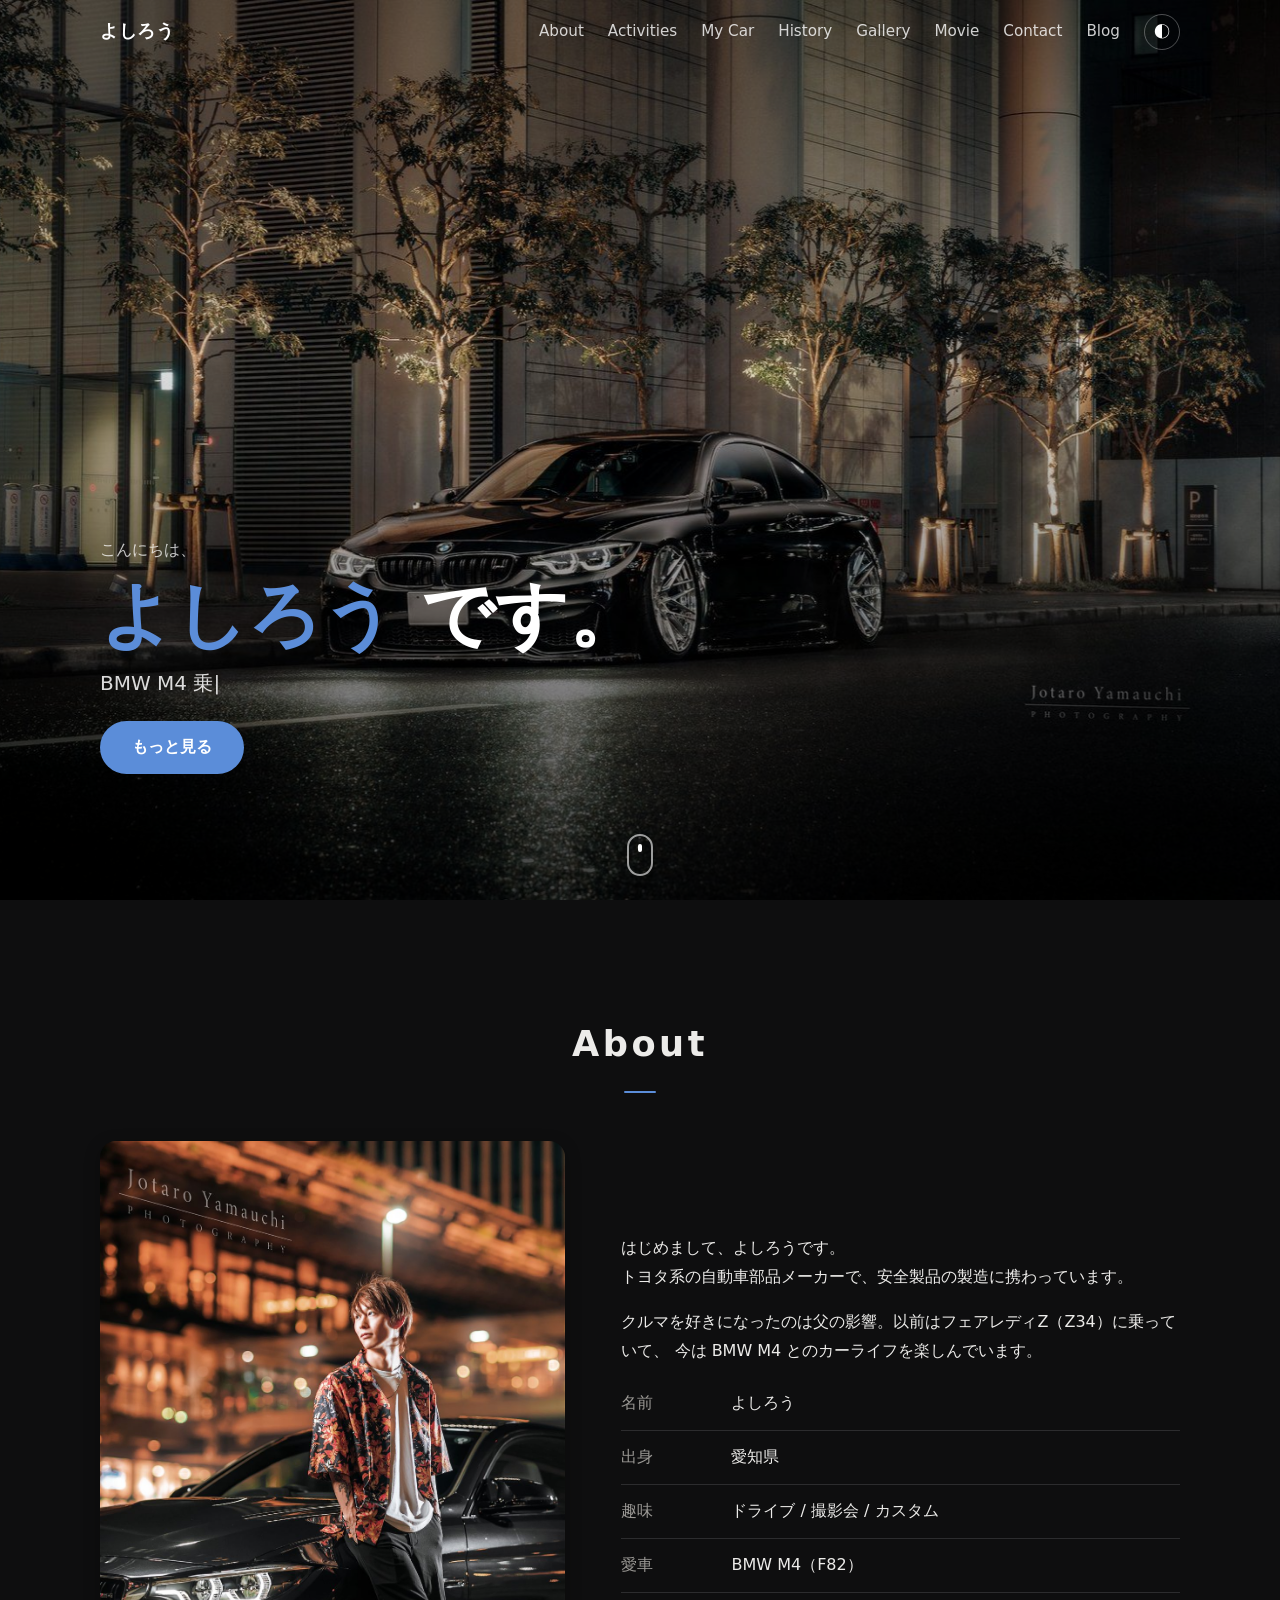
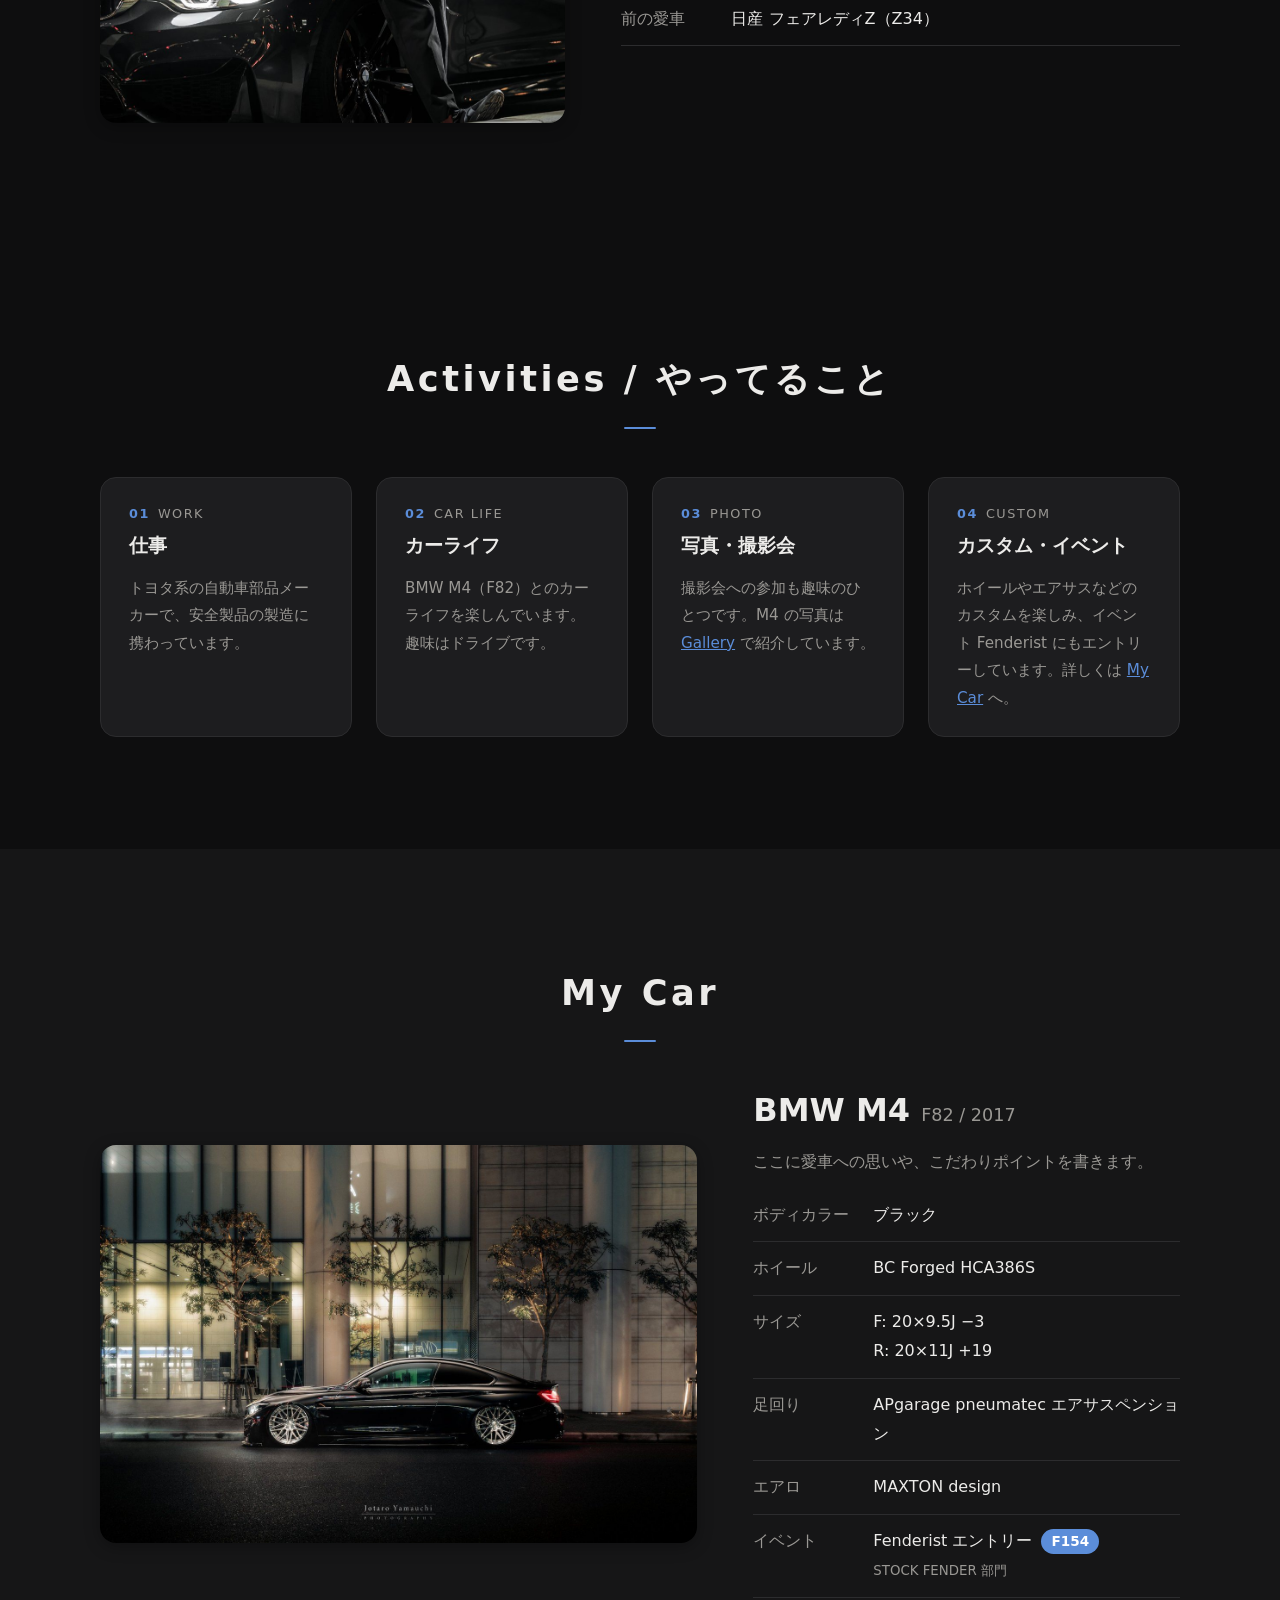
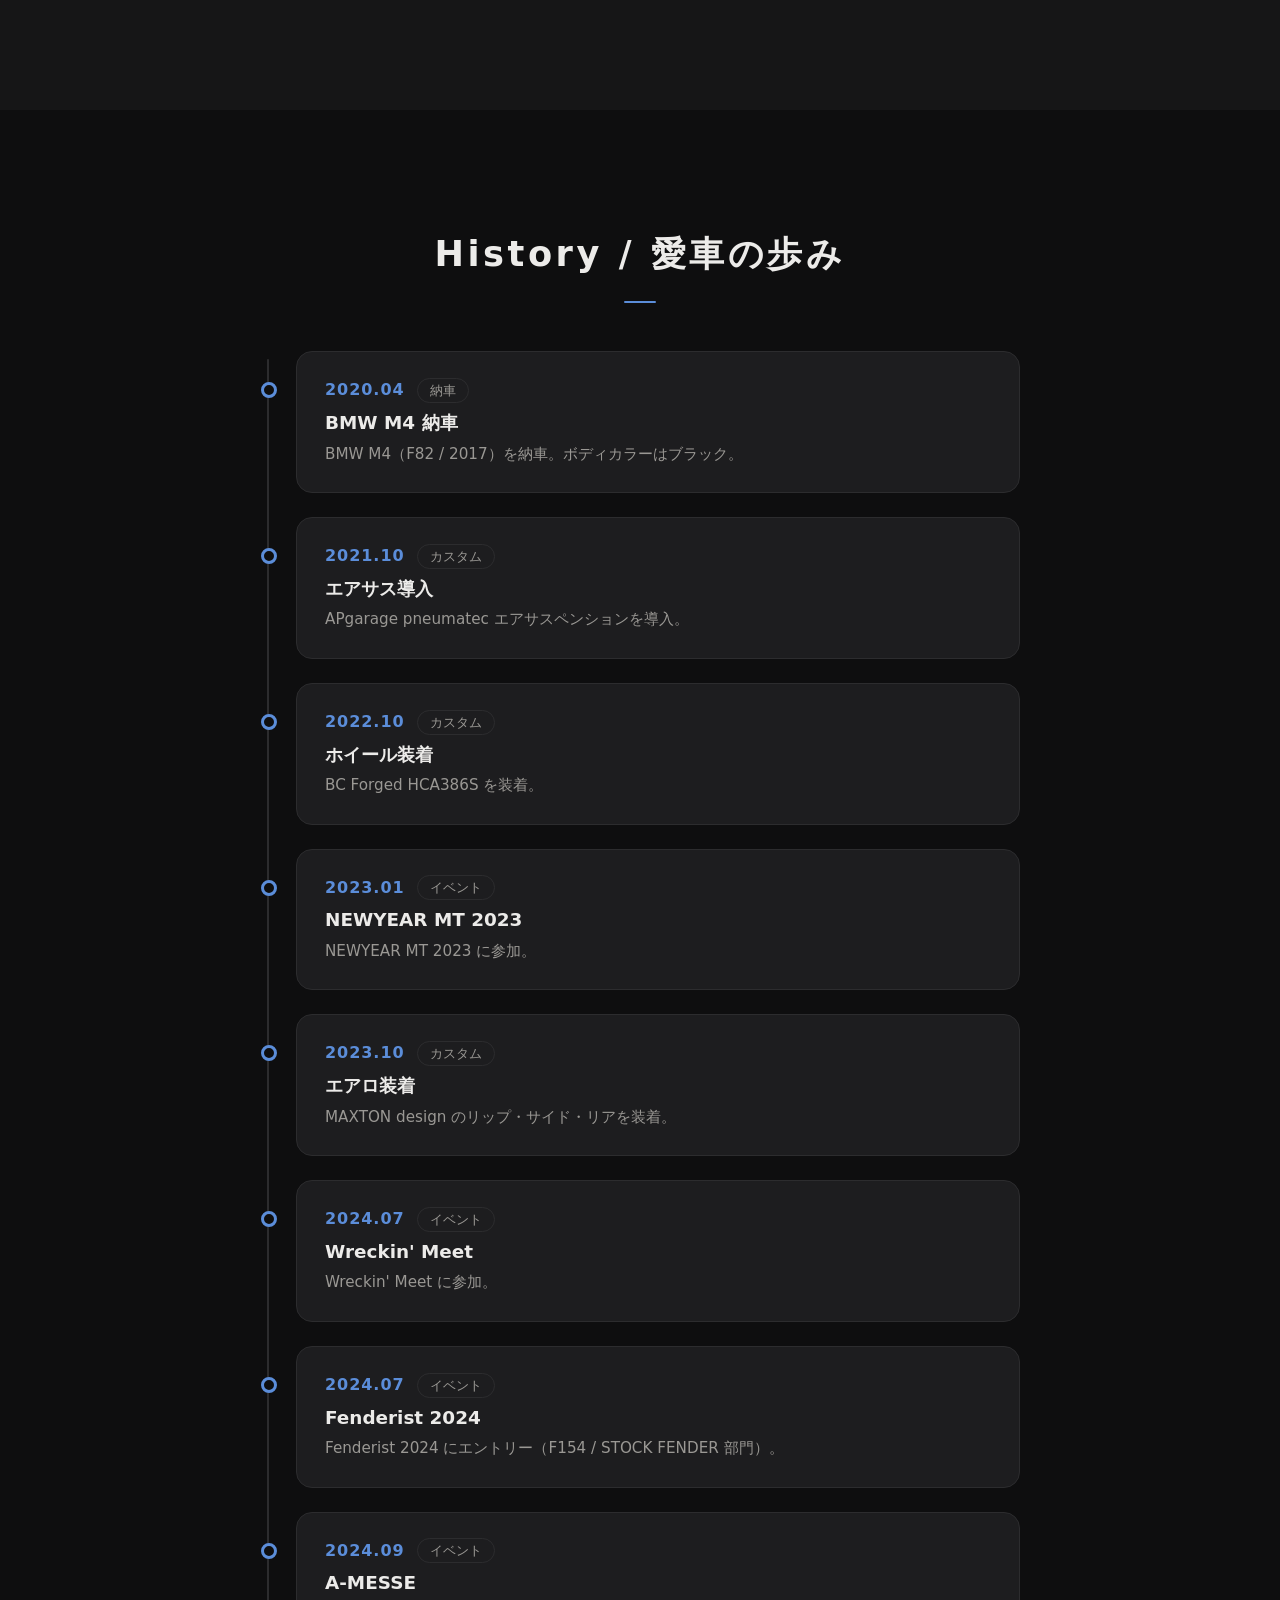
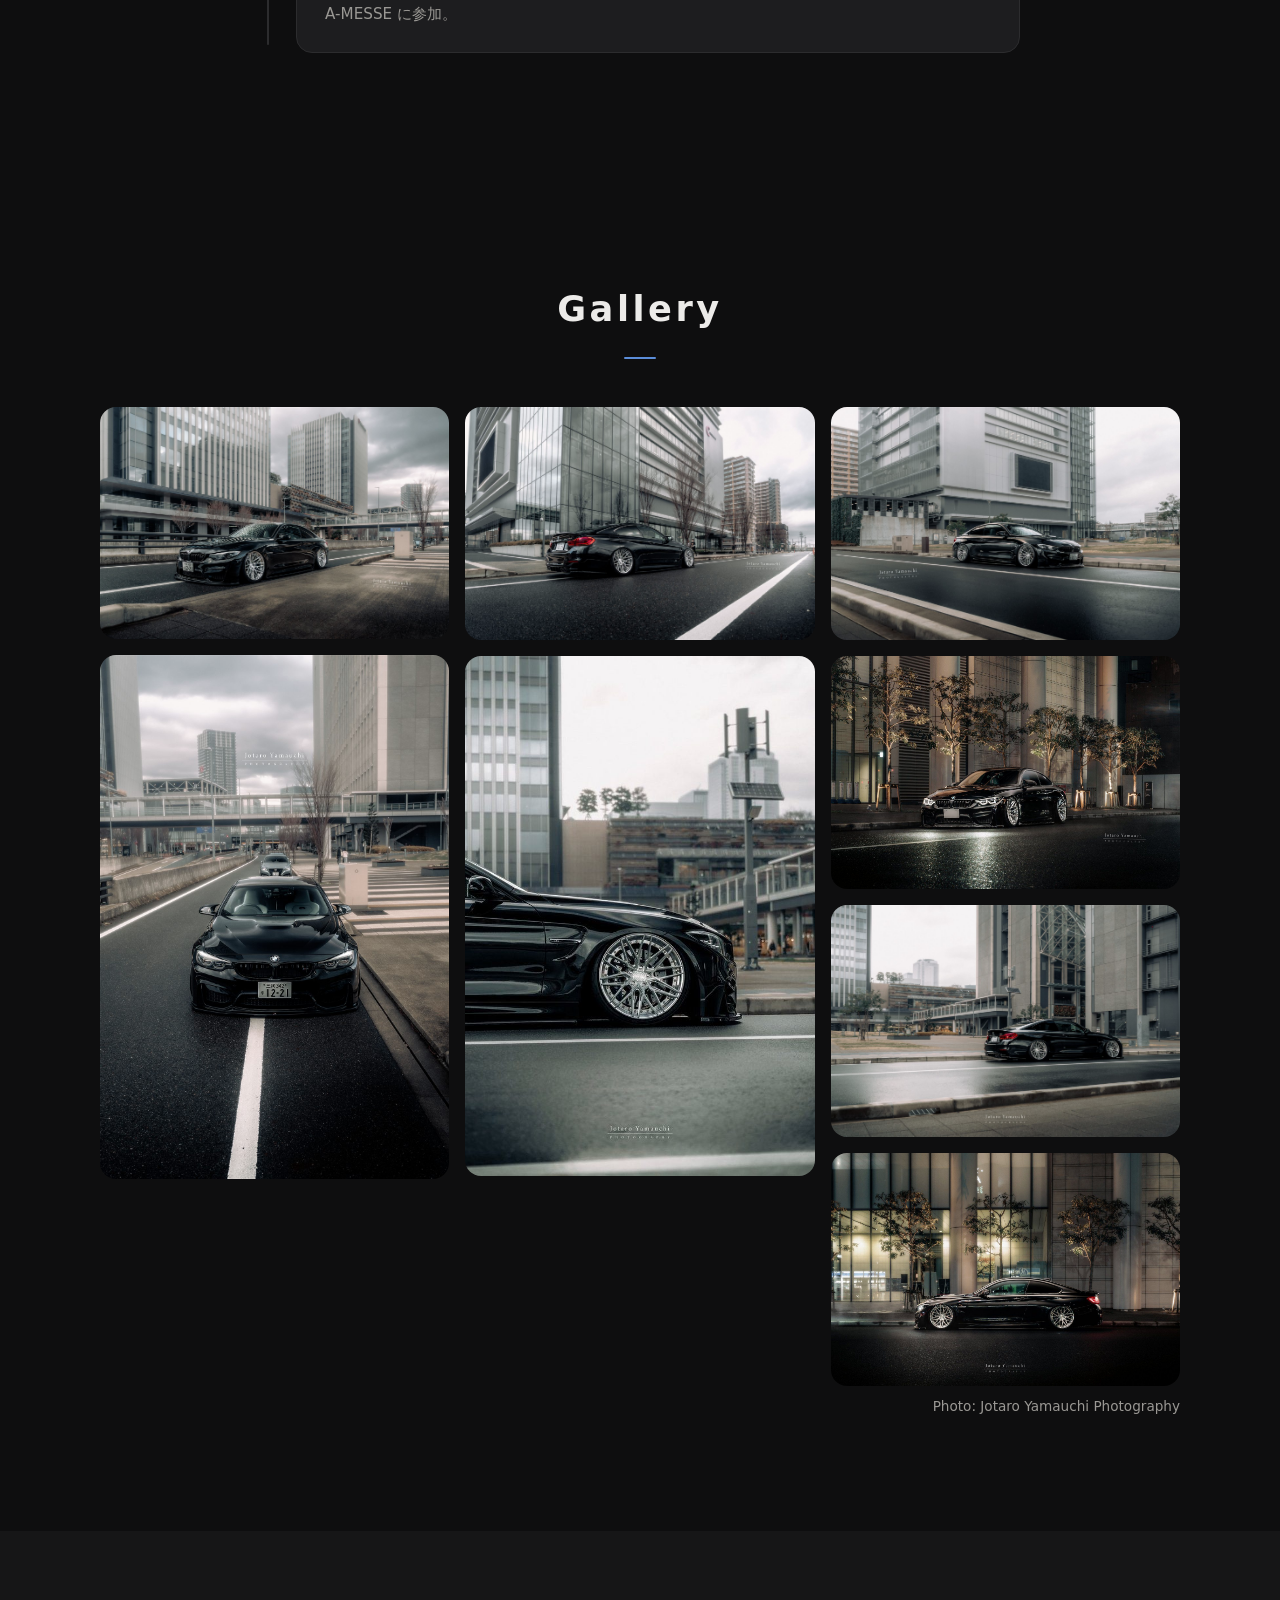
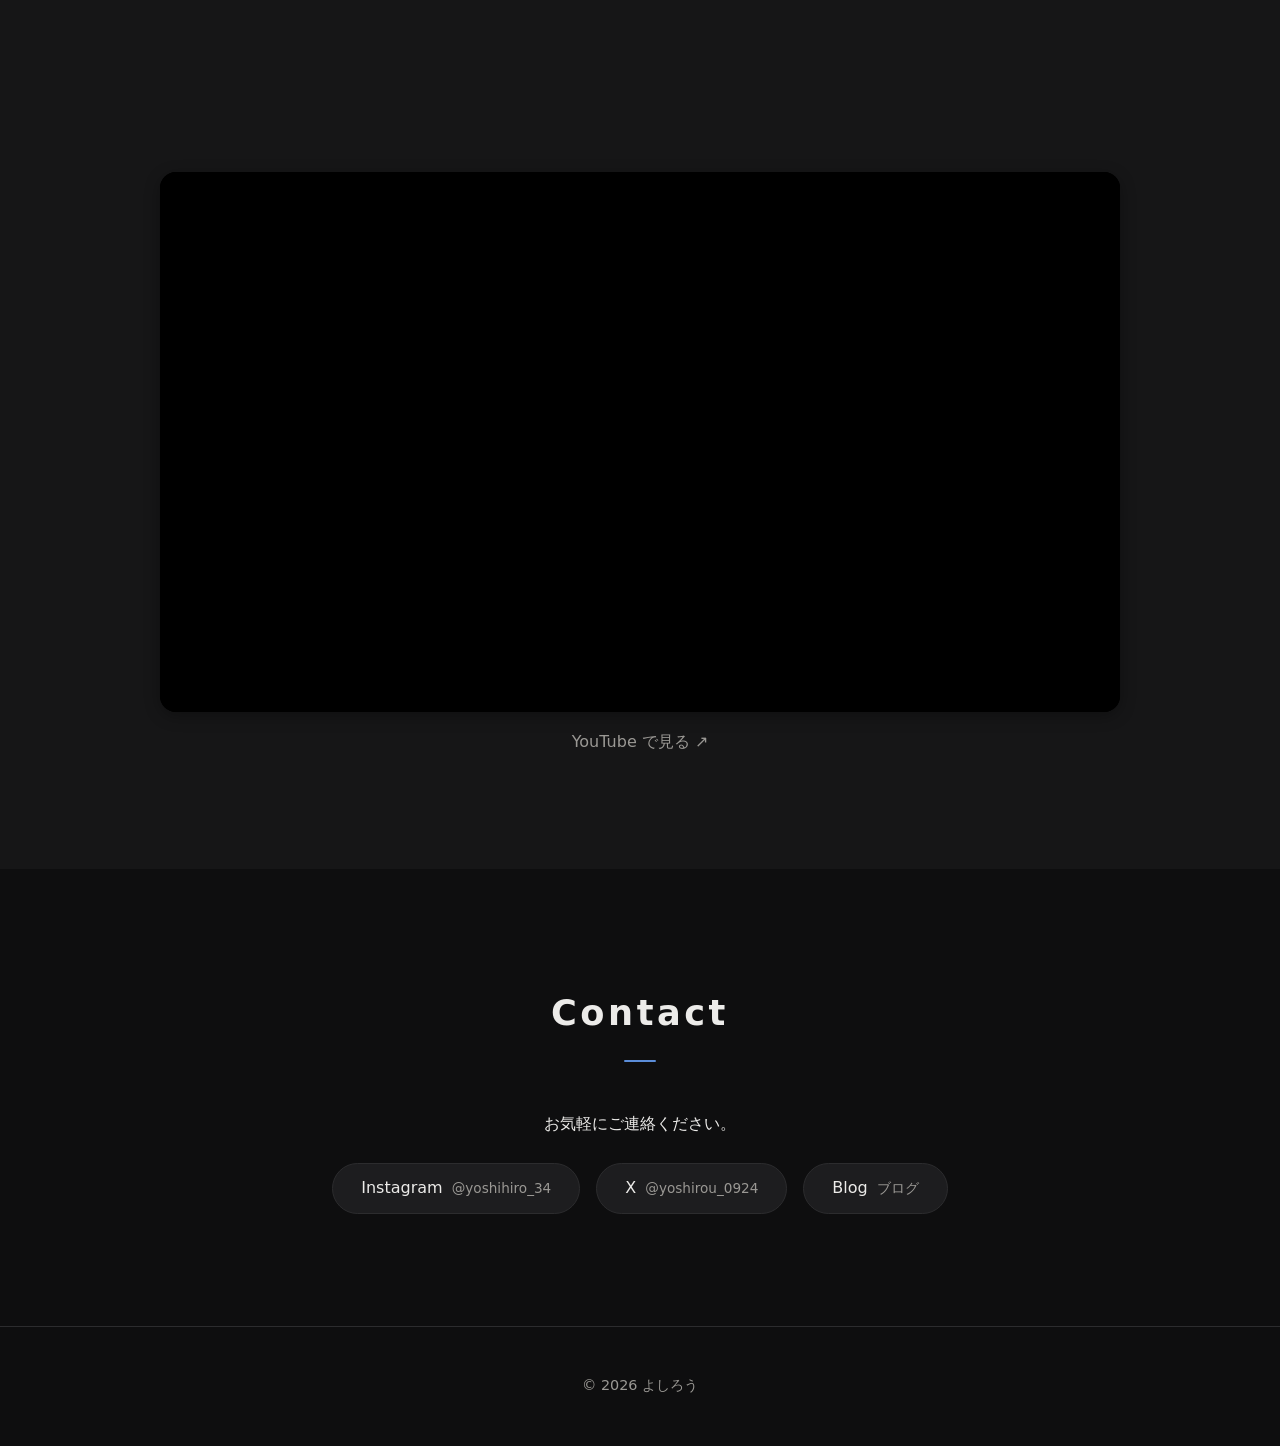
==== index.html @ 1fa54f2e "Add History timeline and polish design (calmer accent, softer shadows, unified spacing)" ====
<!DOCTYPE html>
<html lang="ja" data-theme="dark">
<head>
  <meta charset="UTF-8">
  <meta name="viewport" content="width=device-width, initial-scale=1.0">
  <title>よしろう | BMW M4</title>
  <meta name="description" content="よしろう の自己紹介サイト。愛車 BMW M4 の写真と動画。">
  <link rel="stylesheet" href="style.css">
</head>
<body>
  <header class="header">
    <div class="container header__inner">
      <a href="#top" class="logo">よしろう</a>
      <button class="nav-toggle" aria-label="メニューを開く" aria-expanded="false" aria-controls="nav">
        <span></span><span></span><span></span>
      </button>
      <nav id="nav" class="nav">
        <a href="#about">About</a>
        <a href="#activities">Activities</a>
        <a href="#car">My Car</a>
        <a href="#history">History</a>
        <a href="#gallery">Gallery</a>
        <a href="#movie">Movie</a>
        <a href="#contact">Contact</a>
        <a href="blog.html">Blog</a>
        <button class="theme-toggle" aria-label="テーマを切り替える">◐</button>
      </nav>
    </div>
  </header>

  <main id="top">
    <!-- ヒーロー：夜の M4 を背景に -->
    <section class="hero">
      <img class="hero__bg" src="images/web/night-front.jpg" alt="" fetchpriority="high">
      <div class="hero__shade"></div>
      <div class="container hero__inner">
        <p class="hero__greeting">こんにちは、</p>
        <h1 class="hero__title"><span class="accent">よしろう</span> です。</h1>
        <p class="hero__lead">
          <span class="typing" data-words='["BMW M4 乗り","クルマと写真が好き","よろしくお願いします"]'></span><span class="cursor">|</span>
        </p>
        <a href="#about" class="btn">もっと見る</a>
      </div>
      <a href="#about" class="hero__scroll" aria-label="下へスクロール"><span></span></a>
    </section>

    <!-- About -->
    <section id="about" class="section">
      <div class="container">
        <h2 class="section__title reveal">About</h2>
        <div class="about">
          <figure class="about__photo reveal">
            <img src="images/web/me.jpg" alt="愛車の M4 の前に立つ本人" loading="lazy" width="1067" height="1600">
          </figure>
          <div class="about__text reveal">
            <p>
              はじめまして、よしろうです。<br>
              トヨタ系の自動車部品メーカーで、安全製品の製造に携わっています。
            </p>
            <p>
              クルマを好きになったのは父の影響。以前はフェアレディZ（Z34）に乗っていて、
              今は BMW M4 とのカーライフを楽しんでいます。
            </p>
            <dl class="profile">
              <div><dt>名前</dt><dd>よしろう</dd></div>
              <div><dt>出身</dt><dd>愛知県</dd></div>
              <div><dt>趣味</dt><dd>ドライブ / 撮影会 / カスタム</dd></div>
              <div><dt>愛車</dt><dd>BMW M4（F82）</dd></div>
              <div><dt>前の愛車</dt><dd>日産 フェアレディZ（Z34）</dd></div>
            </dl>
          </div>
        </div>
      </div>
    </section>

    <!-- Activities -->
    <section id="activities" class="section">
      <div class="container">
        <h2 class="section__title reveal">Activities / やってること</h2>
        <div class="activities">
          <article class="activity reveal">
            <p class="activity__label"><span>01</span>Work</p>
            <h3 class="activity__title">仕事</h3>
            <p>トヨタ系の自動車部品メーカーで、安全製品の製造に携わっています。</p>
          </article>
          <article class="activity reveal">
            <p class="activity__label"><span>02</span>Car Life</p>
            <h3 class="activity__title">カーライフ</h3>
            <p>BMW M4（F82）とのカーライフを楽しんでいます。趣味はドライブです。</p>
          </article>
          <article class="activity reveal">
            <p class="activity__label"><span>03</span>Photo</p>
            <h3 class="activity__title">写真・撮影会</h3>
            <p>撮影会への参加も趣味のひとつです。M4 の写真は <a href="#gallery">Gallery</a> で紹介しています。</p>
          </article>
          <article class="activity reveal">
            <p class="activity__label"><span>04</span>Custom</p>
            <h3 class="activity__title">カスタム・イベント</h3>
            <p>ホイールやエアサスなどのカスタムを楽しみ、イベント Fenderist にもエントリーしています。詳しくは <a href="#car">My Car</a> へ。</p>
          </article>
        </div>
      </div>
    </section>

    <!-- My Car -->
    <section id="car" class="section section--alt">
      <div class="container">
        <h2 class="section__title reveal">My Car</h2>
        <div class="car">
          <div class="car__photo reveal">
            <img src="images/web/night-side.jpg" alt="夜のビル前に停めた M4 の真横" loading="lazy" width="1386" height="924">
          </div>
          <div class="car__info reveal">
            <h3 class="car__name">BMW M4 <span>F82 / 2017</span></h3>
            <p class="car__lead">ここに愛車への思いや、こだわりポイントを書きます。</p>
            <dl class="spec">
              <div><dt>ボディカラー</dt><dd>ブラック</dd></div>
              <div><dt>ホイール</dt><dd>BC Forged HCA386S</dd></div>
              <div><dt>サイズ</dt><dd>F: 20×9.5J −3<br>R: 20×11J +19</dd></div>
              <div><dt>足回り</dt><dd>APgarage pneumatec エアサスペンション</dd></div>
              <div><dt>エアロ</dt><dd>MAXTON design</dd></div>
              <div><dt>イベント</dt><dd>Fenderist エントリー <span class="badge">F154</span><br><small>STOCK FENDER 部門</small></dd></div>
            </dl>
          </div>
        </div>
      </div>
    </section>

    <!-- History -->
    <section id="history" class="section">
      <div class="container">
        <h2 class="section__title reveal">History / 愛車の歩み</h2>
        <ol class="timeline">
          <li class="timeline__item reveal">
            <p class="timeline__meta"><time datetime="2020-04">2020.04</time><span class="timeline__tag">納車</span></p>
            <h3 class="timeline__title">BMW M4 納車</h3>
            <p class="timeline__text">BMW M4（F82 / 2017）を納車。ボディカラーはブラック。</p>
          </li>
          <li class="timeline__item reveal">
            <p class="timeline__meta"><time datetime="2021-10">2021.10</time><span class="timeline__tag">カスタム</span></p>
            <h3 class="timeline__title">エアサス導入</h3>
            <p class="timeline__text">APgarage pneumatec エアサスペンションを導入。</p>
          </li>
          <li class="timeline__item reveal">
            <p class="timeline__meta"><time datetime="2022-10">2022.10</time><span class="timeline__tag">カスタム</span></p>
            <h3 class="timeline__title">ホイール装着</h3>
            <p class="timeline__text">BC Forged HCA386S を装着。</p>
          </li>
          <li class="timeline__item reveal">
            <p class="timeline__meta"><time datetime="2023-01">2023.01</time><span class="timeline__tag">イベント</span></p>
            <h3 class="timeline__title">NEWYEAR MT 2023</h3>
            <p class="timeline__text">NEWYEAR MT 2023 に参加。</p>
          </li>
          <li class="timeline__item reveal">
            <p class="timeline__meta"><time datetime="2023-10">2023.10</time><span class="timeline__tag">カスタム</span></p>
            <h3 class="timeline__title">エアロ装着</h3>
            <p class="timeline__text">MAXTON design のリップ・サイド・リアを装着。</p>
          </li>
          <li class="timeline__item reveal">
            <p class="timeline__meta"><time datetime="2024-07">2024.07</time><span class="timeline__tag">イベント</span></p>
            <h3 class="timeline__title">Wreckin' Meet</h3>
            <p class="timeline__text">Wreckin' Meet に参加。</p>
          </li>
          <li class="timeline__item reveal">
            <p class="timeline__meta"><time datetime="2024-07">2024.07</time><span class="timeline__tag">イベント</span></p>
            <h3 class="timeline__title">Fenderist 2024</h3>
            <p class="timeline__text">Fenderist 2024 にエントリー（F154 / STOCK FENDER 部門）。</p>
          </li>
          <li class="timeline__item reveal">
            <p class="timeline__meta"><time datetime="2024-09">2024.09</time><span class="timeline__tag">イベント</span></p>
            <h3 class="timeline__title">A-MESSE</h3>
            <p class="timeline__text">A-MESSE に参加。</p>
          </li>
        </ol>
      </div>
    </section>

    <!-- Gallery -->
    <section id="gallery" class="section">
      <div class="container">
        <h2 class="section__title reveal">Gallery</h2>
        <div class="gallery">
          <button class="gallery__item reveal"><img src="images/web/front-city.jpg" alt="ビル街に停めた M4 を斜め前から" loading="lazy" width="1600" height="1066"></button>
          <button class="gallery__item reveal"><img src="images/web/front-street.jpg" alt="道路の中央に停めた M4 を正面から" loading="lazy" width="1067" height="1600"></button>
          <button class="gallery__item reveal"><img src="images/web/rear-building.jpg" alt="ガラス張りのビル前の M4 を斜め後ろから" loading="lazy" width="1600" height="1067"></button>
          <button class="gallery__item reveal"><img src="images/web/wheel.jpg" alt="フロントホイールのアップ" loading="lazy" width="620" height="924"></button>
          <button class="gallery__item reveal"><img src="images/web/front-side.jpg" alt="ビル前の道路を走る M4" loading="lazy" width="1600" height="1067"></button>
          <button class="gallery__item reveal"><img src="images/web/night-front.jpg" alt="夜の並木道に停めた M4" loading="lazy" width="1386" height="924"></button>
          <button class="gallery__item reveal"><img src="images/web/rear-side.jpg" alt="広場の前の M4 を後ろから" loading="lazy" width="1600" height="1067"></button>
          <button class="gallery__item reveal"><img src="images/web/night-side.jpg" alt="夜の M4 の真横" loading="lazy" width="1386" height="924"></button>
        </div>
        <p class="credit reveal">Photo: Jotaro Yamauchi Photography</p>
      </div>
    </section>

    <!-- Movie -->
    <section id="movie" class="section section--alt">
      <div class="container">
        <h2 class="section__title reveal">Movie</h2>
        <div class="movie reveal">
          <iframe
            src="https://www.youtube-nocookie.com/embed/ufaxEfgtLSU?rel=0"
            title="M4 Kirari"
            loading="lazy"
            referrerpolicy="strict-origin-when-cross-origin"
            allow="accelerometer; autoplay; clipboard-write; encrypted-media; gyroscope; picture-in-picture; web-share"
            allowfullscreen></iframe>
        </div>
        <p class="movie__link reveal"><a href="https://youtu.be/ufaxEfgtLSU" target="_blank" rel="noopener">YouTube で見る ↗</a></p>
      </div>
    </section>

    <!-- Contact -->
    <section id="contact" class="section">
      <div class="container contact reveal">
        <h2 class="section__title">Contact</h2>
        <p>お気軽にご連絡ください。</p>
        <div class="links">
          <a href="https://www.instagram.com/yoshihiro_34/" target="_blank" rel="noopener">Instagram <span>@yoshihiro_34</span></a>
          <a href="https://x.com/yoshirou_0924" target="_blank" rel="noopener">X <span>@yoshirou_0924</span></a>
          <a href="blog.html">Blog <span>ブログ</span></a>
        </div>
      </div>
    </section>
  </main>

  <footer class="footer">
    <p>&copy; <span id="year"></span> よしろう</p>
  </footer>

  <!-- 写真の拡大表示 -->
  <div class="lightbox" hidden role="dialog" aria-modal="true" aria-label="写真の拡大表示">
    <button class="lightbox__close" aria-label="閉じる">×</button>
    <button class="lightbox__nav lightbox__nav--prev" aria-label="前の写真">‹</button>
    <img class="lightbox__img" src="" alt="">
    <button class="lightbox__nav lightbox__nav--next" aria-label="次の写真">›</button>
    <p class="lightbox__count"></p>
  </div>

  <button class="to-top" aria-label="ページの先頭へ">↑</button>

  <script src="script.js"></script>
</body>
</html>
---- style.css ----
/* ===== カラー（ダーク基本 / ライト） ===== */
:root {
  --bg: #0e0e0f;
  --bg-alt: #161617;
  --text: #ecebe9;
  --muted: #9a9894;
  --accent: #5b8dd9;
  --card: #1d1d1f;
  --border: #2c2c2e;
  --shadow: 0 4px 16px rgba(0, 0, 0, 0.3);
  /* 共通の寸法 */
  --radius: 16px;
  --card-pad: 24px 28px;
  --grid-gap: 24px;
}
[data-theme="light"] {
  --bg: #f7f6f4;
  --bg-alt: #edece9;
  --text: #1a1a1a;
  --muted: #66635e;
  --accent: #2659c4;
  --card: #ffffff;
  --border: #dddad5;
  --shadow: 0 2px 12px rgba(0, 0, 0, 0.06);
}

/* ===== ベース ===== */
*, *::before, *::after { box-sizing: border-box; }
html { scroll-behavior: smooth; scroll-padding-top: 64px; }
body {
  margin: 0;
  font-family: "Hiragino Sans", "Noto Sans JP", "Yu Gothic UI", "Meiryo", system-ui, sans-serif;
  background: var(--bg);
  color: var(--text);
  line-height: 1.8;
  transition: background 0.3s, color 0.3s;
}
img { max-width: 100%; display: block; }
a { color: inherit; }
.container { width: min(1080px, 100% - 32px); margin-inline: auto; }
.accent { color: var(--accent); }

/* ===== ヘッダー ===== */
.header {
  position: fixed; top: 0; left: 0; right: 0; z-index: 20;
  transition: background 0.3s, border-color 0.3s;
  border-bottom: 1px solid transparent;
}
.header.is-scrolled {
  background: color-mix(in srgb, var(--bg) 85%, transparent);
  backdrop-filter: blur(10px);
  border-color: var(--border);
}
.header__inner { display: flex; align-items: center; justify-content: space-between; height: 64px; }
.logo { font-weight: 700; text-decoration: none; font-size: 1.1rem; letter-spacing: 0.04em; color: #fff; }
.header.is-scrolled .logo { color: var(--text); }
.nav { display: flex; align-items: center; gap: 24px; }
.nav a { text-decoration: none; color: rgba(255, 255, 255, 0.8); font-size: 0.95rem; transition: color 0.2s; }
.header.is-scrolled .nav a { color: var(--muted); }
.nav a:hover, .header.is-scrolled .nav a:hover { color: var(--accent); }
.theme-toggle {
  background: none; border: 1px solid rgba(255, 255, 255, 0.3); color: #fff;
  width: 36px; height: 36px; border-radius: 50%; cursor: pointer; font-size: 1rem;
}
.header.is-scrolled .theme-toggle { border-color: var(--border); color: var(--text); }
.nav-toggle { display: none; background: none; border: 0; cursor: pointer; padding: 8px; }
.nav-toggle span { display: block; width: 22px; height: 2px; margin: 5px 0; background: #fff; transition: 0.3s; }
.header.is-scrolled .nav-toggle span { background: var(--text); }

/* ===== ヒーロー ===== */
.hero {
  position: relative; min-height: 100vh; min-height: 100svh;
  display: flex; align-items: flex-end; overflow: hidden; color: #fff;
}
.hero__bg {
  position: absolute; inset: 0; width: 100%; height: 100%;
  object-fit: cover; object-position: 40% 60%;
  animation: zoom 18s ease-out forwards;
}
@keyframes zoom { from { transform: scale(1.12); } to { transform: scale(1); } }
.hero__shade {
  position: absolute; inset: 0;
  background: linear-gradient(180deg, rgba(0,0,0,0.45) 0%, rgba(0,0,0,0.1) 40%, rgba(0,0,0,0.75) 100%);
}
.hero__inner { position: relative; padding-bottom: 14vh; }
.hero__greeting { margin: 0; color: rgba(255, 255, 255, 0.75); }
.hero__title { margin: 0.1em 0; font-size: clamp(2.2rem, 7vw, 4.5rem); line-height: 1.2; }
.hero__lead { font-size: 1.25rem; color: rgba(255, 255, 255, 0.85); min-height: 1.8em; margin: 0 0 8px; }
.cursor { animation: blink 1s step-end infinite; }
@keyframes blink { 50% { opacity: 0; } }
.btn {
  display: inline-block; margin-top: 12px; padding: 12px 32px; border-radius: 999px;
  background: var(--accent); color: #fff; text-decoration: none; font-weight: 600;
  transition: background 0.2s;
}
.btn:hover { background: color-mix(in srgb, var(--accent) 85%, #fff); }
.hero__scroll {
  position: absolute; left: 50%; bottom: 24px; translate: -50% 0;
  width: 26px; height: 42px; border: 2px solid rgba(255,255,255,0.6); border-radius: 14px;
}
.hero__scroll span {
  position: absolute; left: 50%; top: 8px; width: 4px; height: 8px; margin-left: -2px;
  background: #fff; border-radius: 2px; animation: wheel 1.6s ease-in-out infinite;
}
@keyframes wheel { 0% { opacity: 1; transform: none; } 100% { opacity: 0; transform: translateY(14px); } }

/* ===== セクション共通 ===== */
.section { padding: 112px 0; }
.section--alt { background: var(--bg-alt); }
.section__title { font-size: 2.2rem; margin: 0 0 48px; text-align: center; letter-spacing: 0.1em; }
.section__title::after {
  content: ""; display: block; width: 32px; height: 2px; margin: 16px auto 0;
  background: var(--accent); border-radius: 1px;
}

/* ===== About ===== */
.about { display: grid; grid-template-columns: 1fr 1.2fr; gap: 56px; align-items: center; }
.about__photo { margin: 0; border-radius: var(--radius); overflow: hidden; box-shadow: var(--shadow); }
.about__photo img { width: 100%; height: auto; aspect-ratio: 4 / 5; object-fit: cover; object-position: 60% 40%; }
.profile { margin: 24px 0 0; display: grid; gap: 12px; }
.profile div { display: grid; grid-template-columns: 110px 1fr; padding-bottom: 12px; border-bottom: 1px solid var(--border); }
.profile dt { color: var(--muted); }
.profile dd { margin: 0; }

/* ===== Activities ===== */
.activities { display: grid; grid-template-columns: repeat(auto-fit, minmax(230px, 1fr)); gap: var(--grid-gap); }
.activity {
  padding: var(--card-pad); border: 1px solid var(--border); border-radius: var(--radius); background: var(--card);
  transition: border-color 0.2s;
}
.activity:hover { border-color: var(--accent); }
.activity__label { margin: 0; color: var(--muted); font-size: 0.8rem; letter-spacing: 0.12em; text-transform: uppercase; }
.activity__label span { color: var(--accent); font-weight: 700; margin-right: 8px; }
.activity__title { margin: 4px 0 12px; font-size: 1.2rem; }
.activity p:last-child { margin: 0; color: var(--muted); font-size: 0.95rem; }
.activity a { color: var(--accent); }

/* ===== Blog ===== */
.hero--page { min-height: 56vh; min-height: 56svh; }
.hero--page .hero__inner { padding-bottom: 8vh; }
.header .nav a[aria-current="page"],
.header.is-scrolled .nav a[aria-current="page"] { color: var(--accent); }
.posts { display: grid; grid-template-columns: repeat(auto-fit, minmax(280px, 1fr)); gap: var(--grid-gap); }
.post {
  display: flex; flex-direction: column; border: 1px solid var(--border); border-radius: var(--radius);
  background: var(--card); overflow: hidden; transition: border-color 0.2s;
}
.post:hover { border-color: var(--accent); }
.post__thumb { display: block; overflow: hidden; }
.post__thumb img { width: 100%; height: auto; aspect-ratio: 16 / 10; object-fit: cover; transition: transform 0.5s; }
.post:hover .post__thumb img { transform: scale(1.02); }
.post__body { display: flex; flex-direction: column; flex: 1; padding: var(--card-pad); }
.post__tag {
  align-self: flex-start; margin: 0 0 10px; padding: 0 12px; border-radius: 999px;
  border: 1px solid var(--border); color: var(--muted); font-size: 0.8rem;
}
.post__title { margin: 0 0 8px; font-size: 1.2rem; line-height: 1.5; }
.post__excerpt { margin: 0 0 16px; color: var(--muted); font-size: 0.95rem; }
.post__more { margin-top: auto; color: var(--accent); text-decoration: none; font-weight: 600; }
.post__more:hover { text-decoration: underline; }

/* ===== My Car ===== */
.car { display: grid; grid-template-columns: 1.4fr 1fr; gap: 56px; align-items: center; }
.car__photo { border-radius: var(--radius); overflow: hidden; box-shadow: var(--shadow); }
.car__photo img { width: 100%; height: auto; transition: transform 0.6s; }
.car__photo:hover img { transform: scale(1.02); }
.car__name { font-size: 2rem; margin: 0; line-height: 1.3; }
.car__name span { color: var(--muted); font-weight: 400; font-size: 1.1rem; }
.car__lead { color: var(--muted); }
.spec { margin: 24px 0 0; display: grid; gap: 12px; }
.spec div { display: grid; grid-template-columns: 120px 1fr; padding-bottom: 12px; border-bottom: 1px solid var(--border); }
.spec dt { color: var(--muted); }
.spec dd { margin: 0; }
.spec small { color: var(--muted); }
.badge {
  display: inline-block; padding: 0 10px; margin-left: 4px; border-radius: 999px;
  background: var(--accent); color: #fff; font-size: 0.85em; font-weight: 700;
}

/* ===== History（縦型タイムライン） ===== */
.timeline { position: relative; max-width: 760px; margin: 0 auto; padding: 0 0 0 36px; list-style: none; }
.timeline::before {
  content: ""; position: absolute; top: 8px; bottom: 8px; left: 7px;
  width: 2px; background: var(--border); border-radius: 1px;
}
.timeline__item {
  position: relative; padding: var(--card-pad); border: 1px solid var(--border); border-radius: var(--radius);
  background: var(--card); transition: border-color 0.2s;
}
.timeline__item + .timeline__item { margin-top: var(--grid-gap); }
.timeline__item::before {
  content: ""; position: absolute; top: 30px; left: -36px;
  width: 16px; height: 16px; border-radius: 50%;
  background: var(--bg); border: 3px solid var(--accent);
}
.timeline__item:hover { border-color: var(--accent); }
.timeline__meta { display: flex; flex-wrap: wrap; align-items: center; gap: 4px 12px; margin: 0 0 4px; }
.timeline__meta time { color: var(--accent); font-weight: 700; letter-spacing: 0.06em; font-variant-numeric: tabular-nums; }
.timeline__tag {
  padding: 0 12px; border-radius: 999px; border: 1px solid var(--border);
  color: var(--muted); font-size: 0.8rem; line-height: 1.8;
}
.timeline__title { margin: 0 0 4px; font-size: 1.15rem; line-height: 1.5; overflow-wrap: anywhere; }
.timeline__text { margin: 0; color: var(--muted); font-size: 0.95rem; overflow-wrap: anywhere; }

/* ===== Gallery ===== */
.gallery { columns: 3 280px; column-gap: 16px; }
.gallery__item {
  display: block; width: 100%; margin: 0 0 16px; padding: 0; border: 0; background: none;
  border-radius: var(--radius); overflow: hidden; cursor: zoom-in; break-inside: avoid;
}
.gallery__item img { width: 100%; height: auto; transition: transform 0.5s, filter 0.5s; filter: saturate(0.9); }
.gallery__item:hover img { transform: scale(1.02); filter: saturate(1.05); }
.gallery__item:focus-visible { outline: 3px solid var(--accent); outline-offset: 3px; }
.credit { text-align: right; color: var(--muted); font-size: 0.85rem; margin: 8px 0 0; }

/* ===== Lightbox ===== */
.lightbox {
  position: fixed; inset: 0; z-index: 50; background: rgba(0, 0, 0, 0.92);
  display: grid; place-items: center; padding: 56px 16px;
}
.lightbox[hidden] { display: none; }
.lightbox__img { max-width: 100%; max-height: calc(100vh - 112px); object-fit: contain; border-radius: 6px; }
.lightbox__close, .lightbox__nav {
  position: absolute; background: rgba(255,255,255,0.1); color: #fff; border: 0; cursor: pointer;
  width: 48px; height: 48px; border-radius: 50%; font-size: 1.8rem; line-height: 1;
}
.lightbox__close:hover, .lightbox__nav:hover { background: rgba(255,255,255,0.25); }
.lightbox__close { top: 16px; right: 16px; }
.lightbox__nav { top: 50%; translate: 0 -50%; }
.lightbox__nav--prev { left: 16px; }
.lightbox__nav--next { right: 16px; }
.lightbox__count { position: absolute; bottom: 12px; left: 0; right: 0; text-align: center; color: rgba(255,255,255,0.7); margin: 0; }

/* ===== Movie ===== */
.movie { max-width: 960px; margin-inline: auto; border-radius: var(--radius); overflow: hidden; box-shadow: var(--shadow); background: #000; }
.movie iframe { display: block; width: 100%; aspect-ratio: 16 / 9; border: 0; background: #000; }
.movie__link { text-align: center; margin: 16px 0 0; }
.movie__link a { color: var(--muted); text-decoration: none; }
.movie__link a:hover { color: var(--accent); }

/* ===== Contact ===== */
.contact { text-align: center; }
.links { display: flex; justify-content: center; flex-wrap: wrap; gap: 16px; margin-top: 24px; }
.links a {
  padding: 10px 28px; border: 1px solid var(--border); border-radius: 999px;
  text-decoration: none; background: var(--card); transition: border-color 0.2s, color 0.2s;
}
.links a:hover { border-color: var(--accent); color: var(--accent); }
.links a span { color: var(--muted); font-size: 0.85em; margin-left: 4px; }

/* ===== フッター / トップへ戻る ===== */
.footer { padding: 32px 0; text-align: center; color: var(--muted); font-size: 0.9rem; border-top: 1px solid var(--border); }
.to-top {
  position: fixed; right: 20px; bottom: 20px; z-index: 10; width: 44px; height: 44px; border-radius: 50%;
  border: 0; background: var(--accent); color: #fff; font-size: 1.2rem; cursor: pointer;
  box-shadow: var(--shadow); opacity: 0; pointer-events: none; transition: opacity 0.3s;
}
.to-top.is-shown { opacity: 1; pointer-events: auto; }

/* ===== スクロール表示アニメーション ===== */
.reveal { opacity: 0; transform: translateY(28px); transition: opacity 0.8s, transform 0.8s; }
.reveal.is-visible { opacity: 1; transform: none; }

/* ===== タブレット / スマホ ===== */
@media (max-width: 860px) {
  .about, .car { grid-template-columns: 1fr; gap: 32px; }
  .about__photo { max-width: 420px; margin-inline: auto; }
  .section { padding: 92px 0; }
  .section__title { margin-bottom: 40px; }
}
@media (min-width: 641px) and (max-width: 900px) {
  .nav { gap: 14px; }
  .nav a { font-size: 0.88rem; }
}
@media (max-width: 640px) {
  .nav-toggle { display: block; }
  .nav {
    position: absolute; top: 64px; left: 0; right: 0;
    flex-direction: column; gap: 0; padding: 8px 16px 16px;
    background: var(--bg); border-bottom: 1px solid var(--border);
    display: none;
  }
  .nav.is-open { display: flex; }
  .nav a, .header.is-scrolled .nav a { width: 100%; padding: 12px 0; text-align: center; color: var(--text); }
  .theme-toggle { margin-top: 8px; border-color: var(--border); color: var(--text); }
  .nav-toggle[aria-expanded="true"] span:nth-child(1) { transform: translateY(7px) rotate(45deg); }
  .nav-toggle[aria-expanded="true"] span:nth-child(2) { opacity: 0; }
  .nav-toggle[aria-expanded="true"] span:nth-child(3) { transform: translateY(-7px) rotate(-45deg); }
  :root { --card-pad: 20px 22px; --grid-gap: 20px; }
  .section { padding: 72px 0; }
  .section__title { font-size: 1.9rem; margin-bottom: 32px; }
  .timeline { padding-left: 28px; }
  .timeline::before { left: 6px; }
  .timeline__item::before { left: -28px; top: 26px; width: 14px; height: 14px; }
  .hero__bg { object-position: 35% 60%; }
  .lightbox__nav { top: auto; bottom: 8px; translate: none; }
}

@media (prefers-reduced-motion: reduce) {
  html { scroll-behavior: auto; }
  .hero__bg, .hero__scroll span { animation: none; }
  .reveal { transition: none; }
}
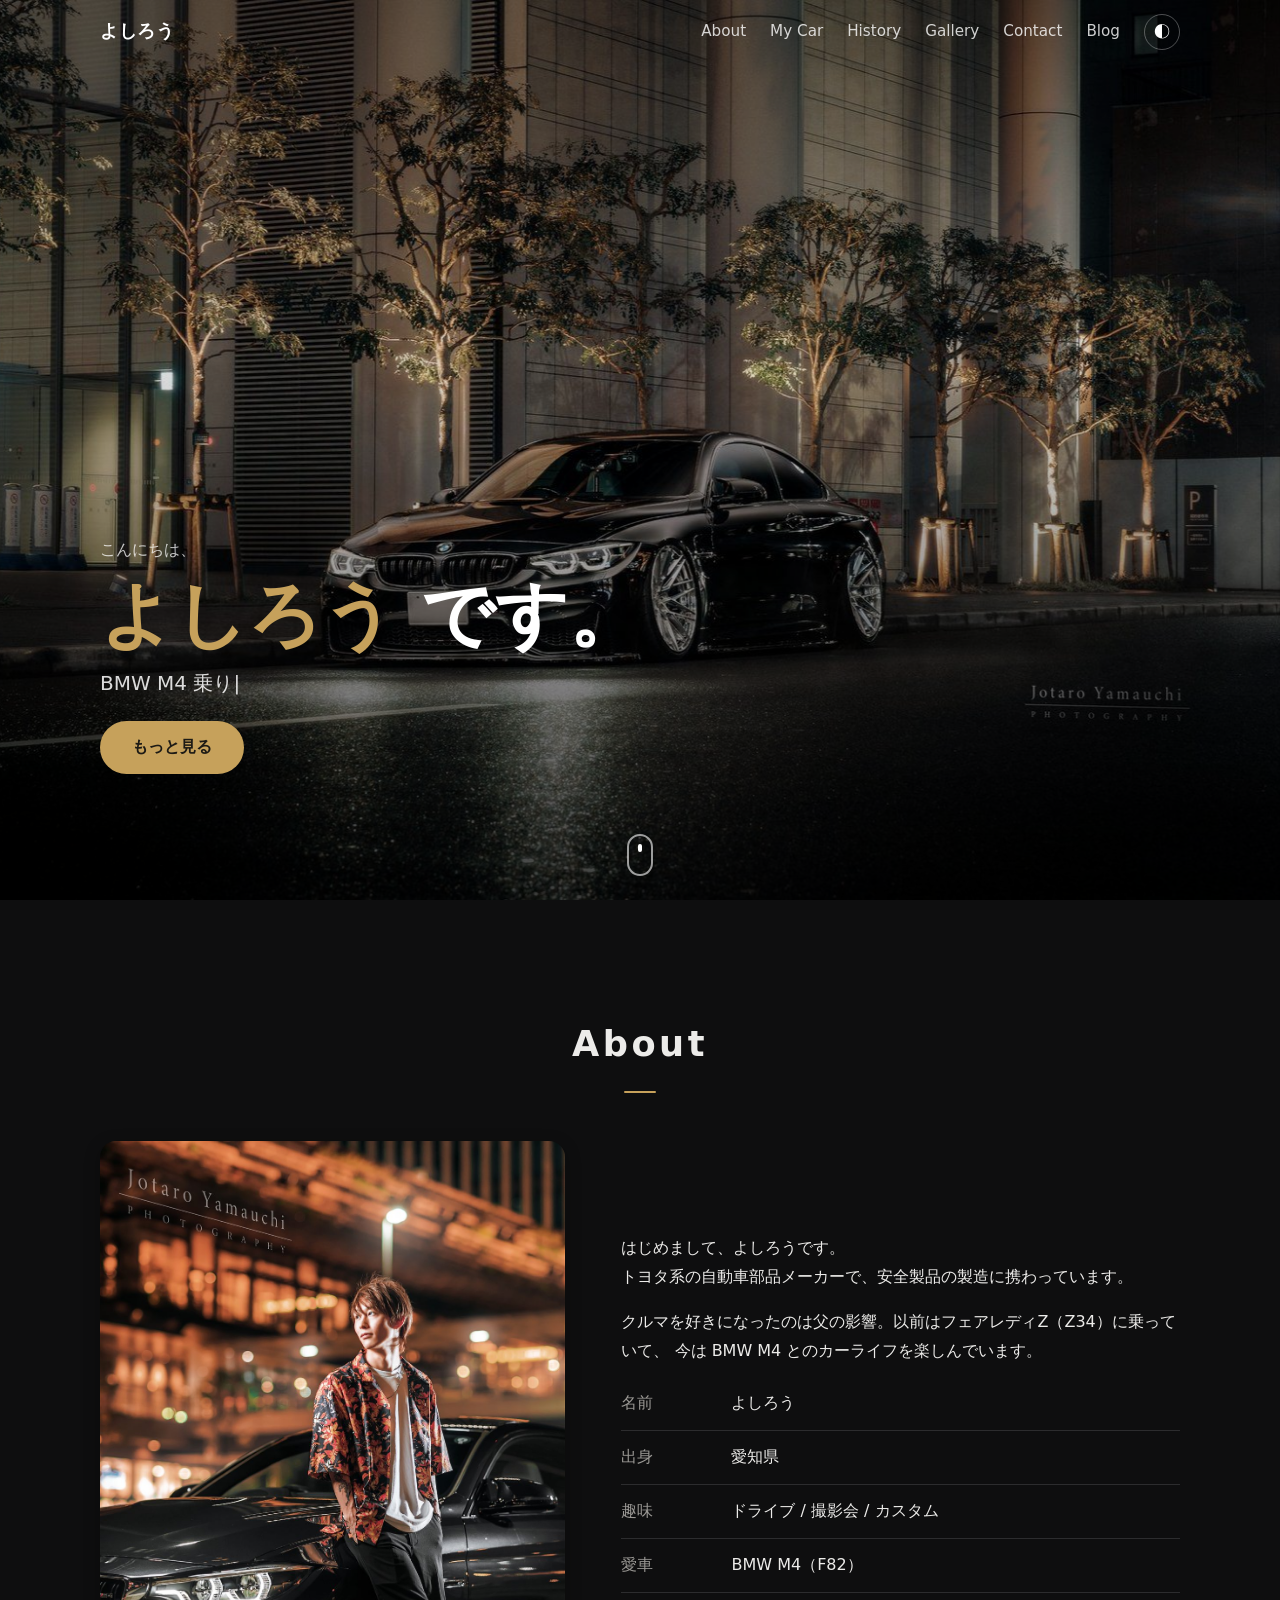
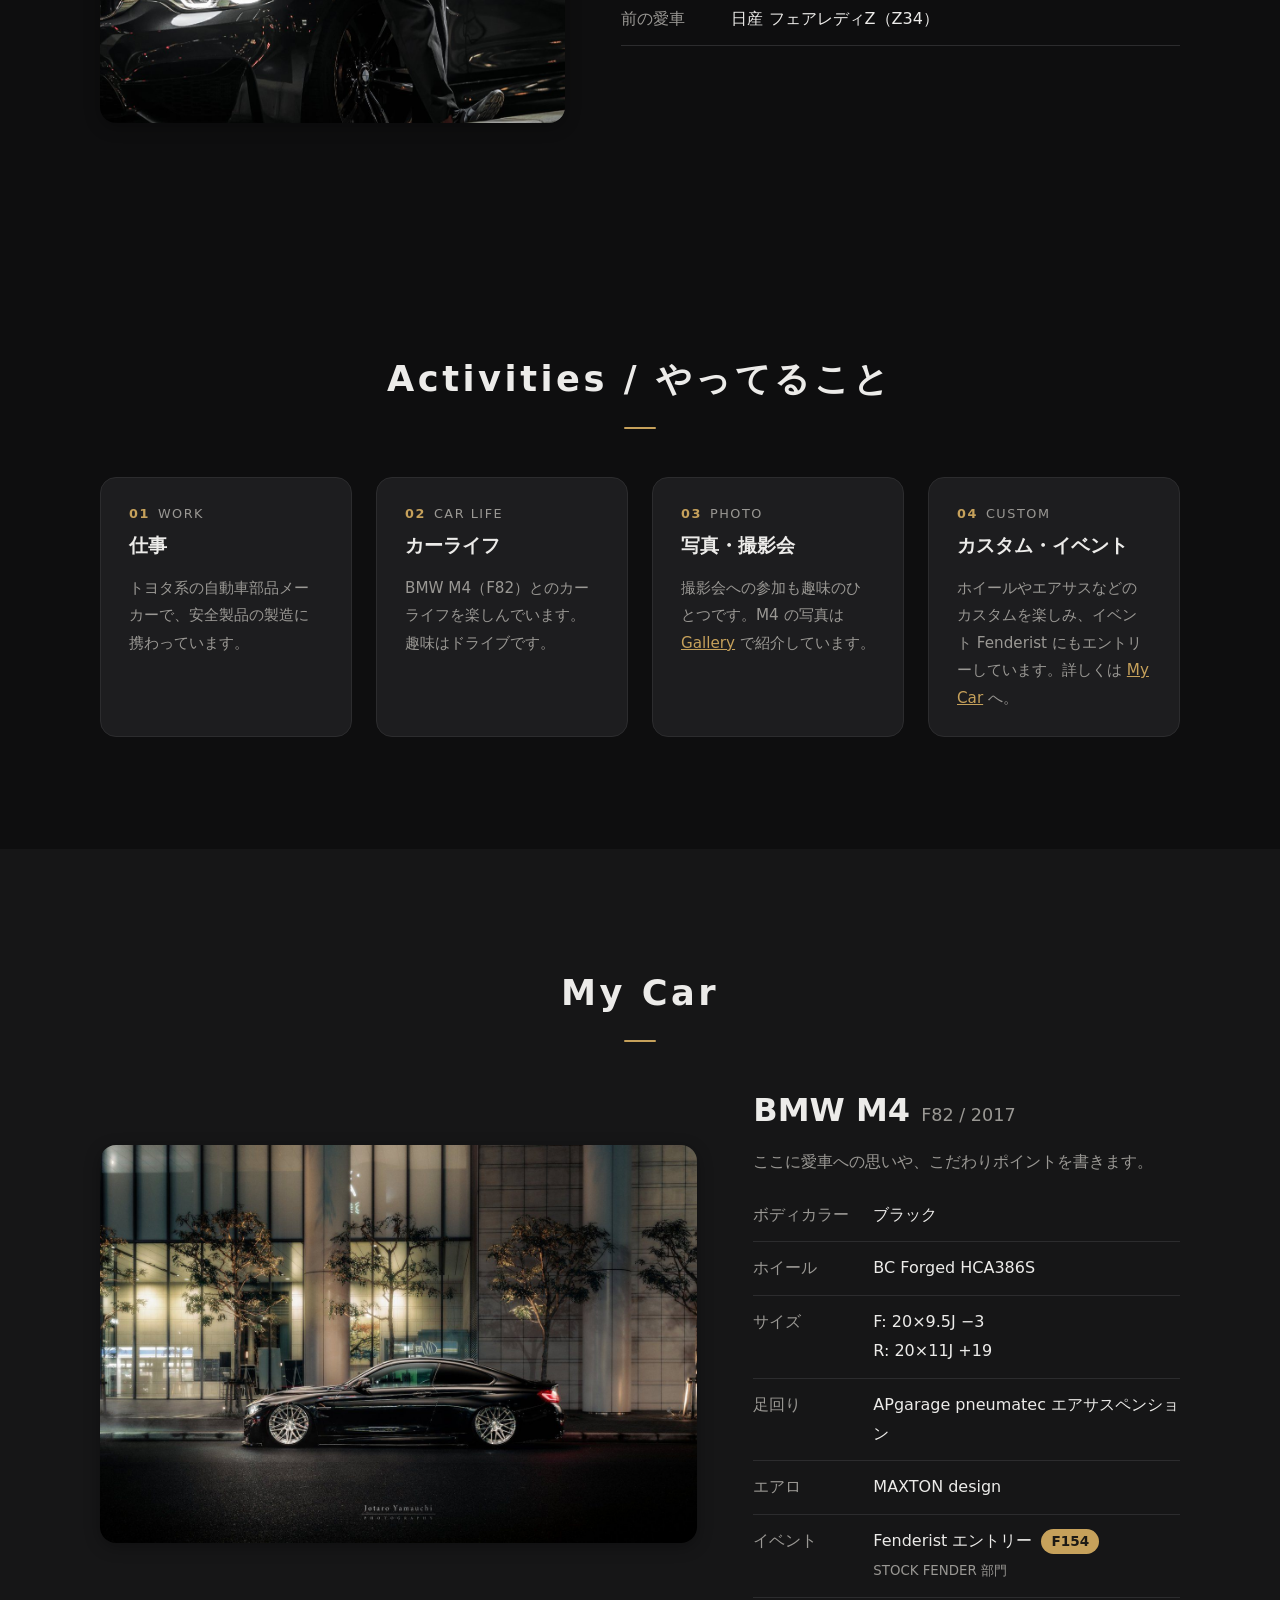
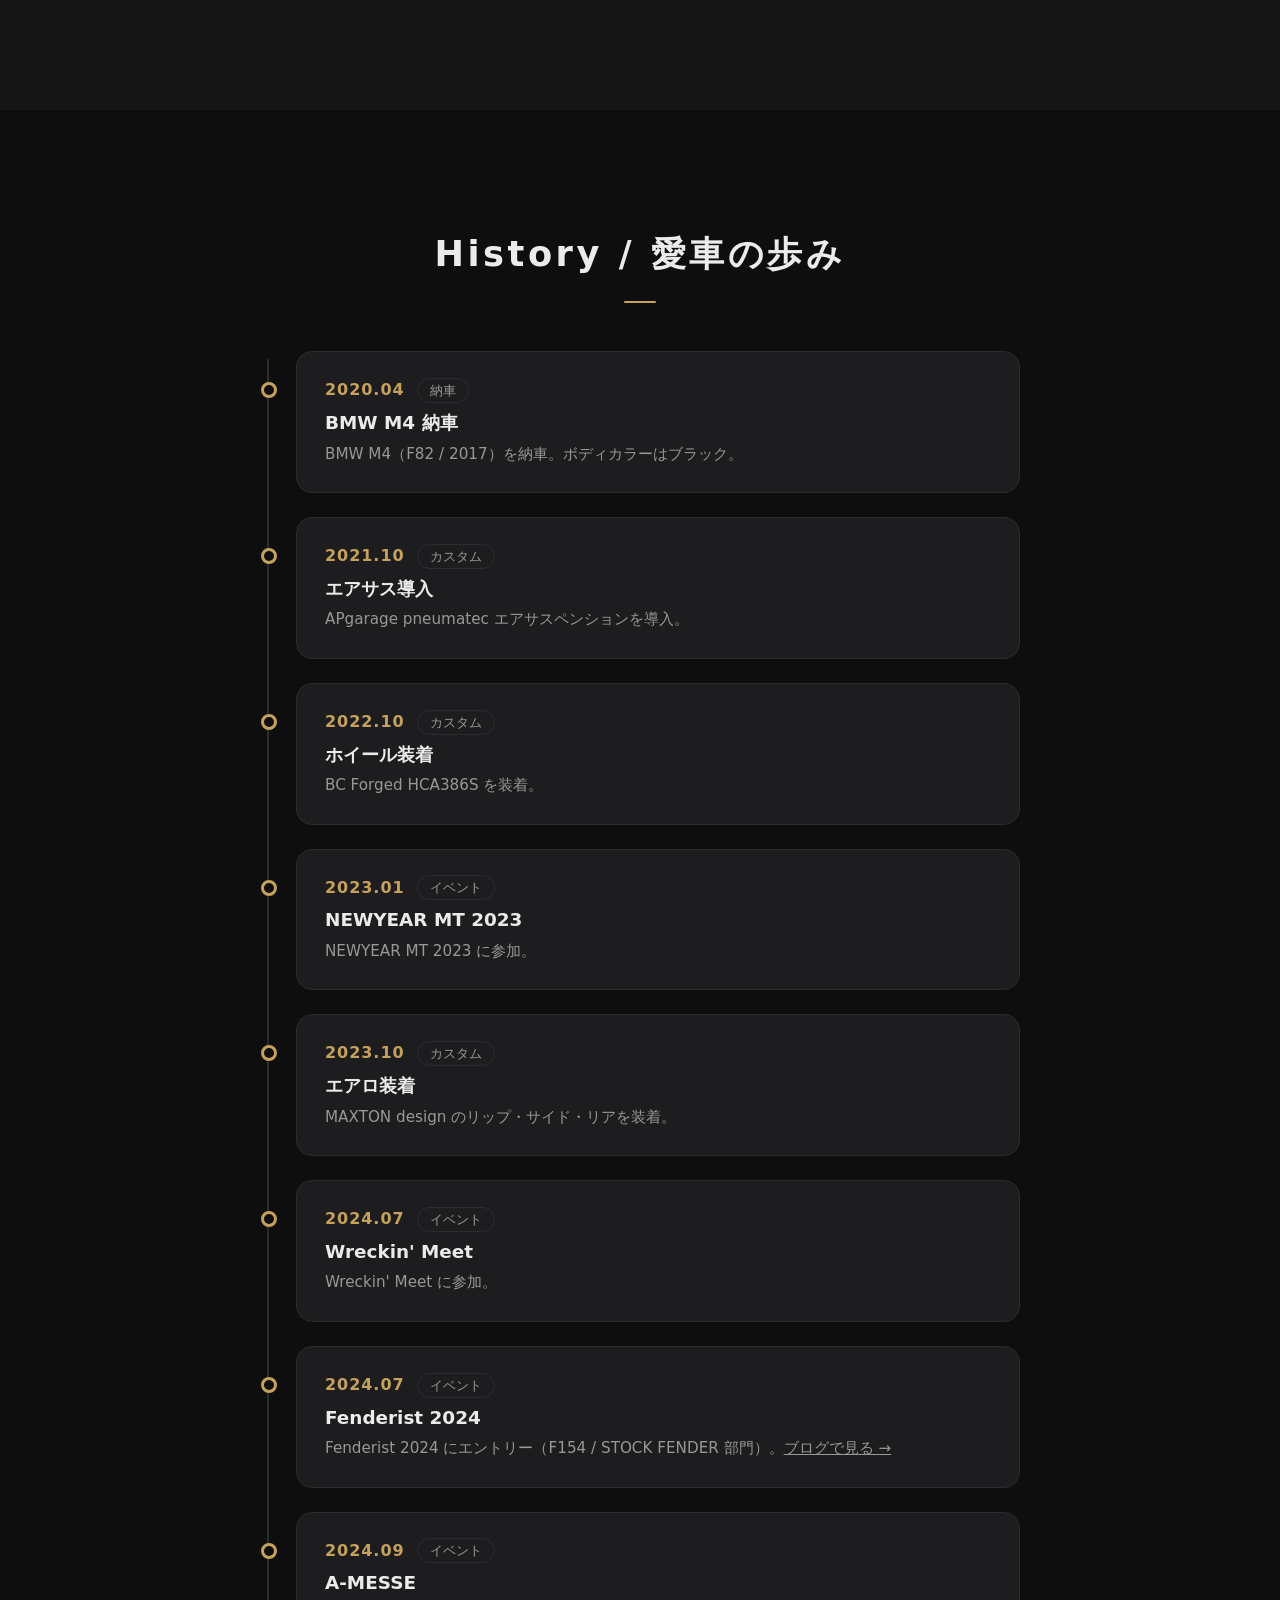
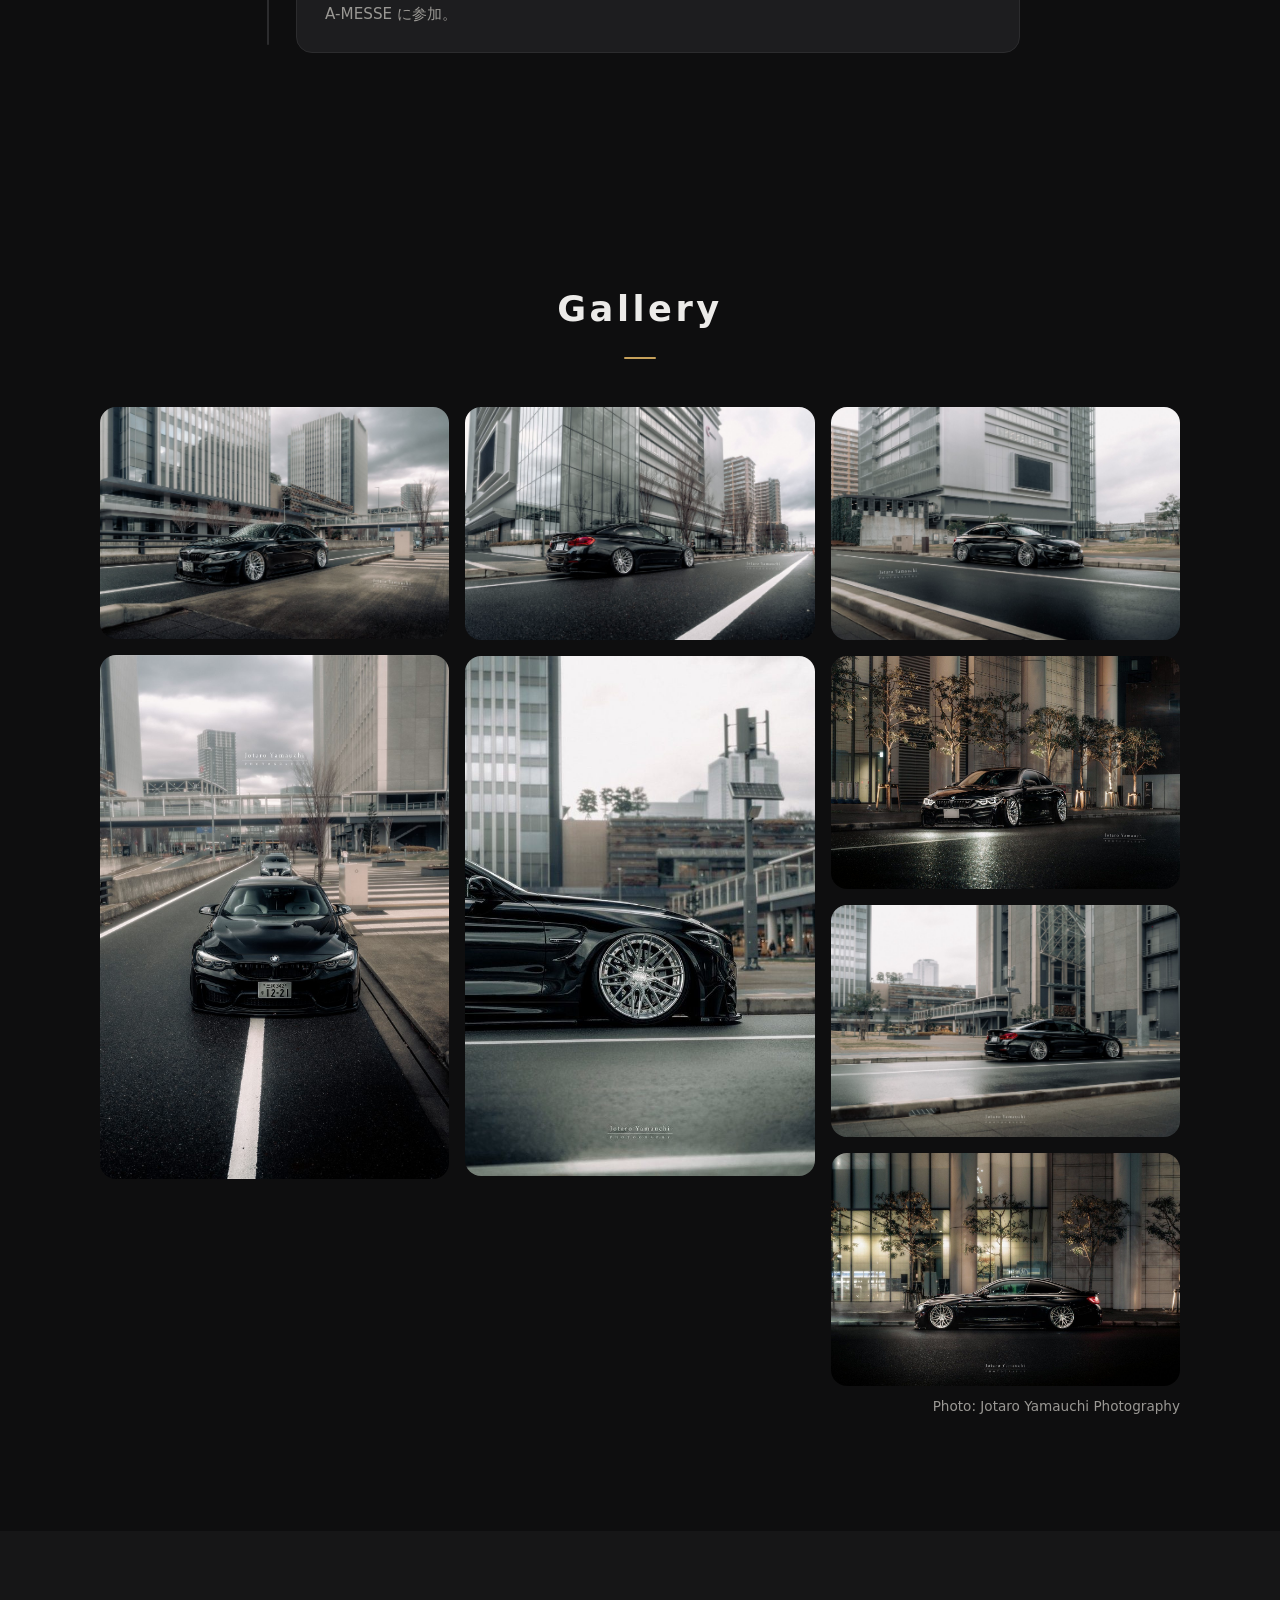
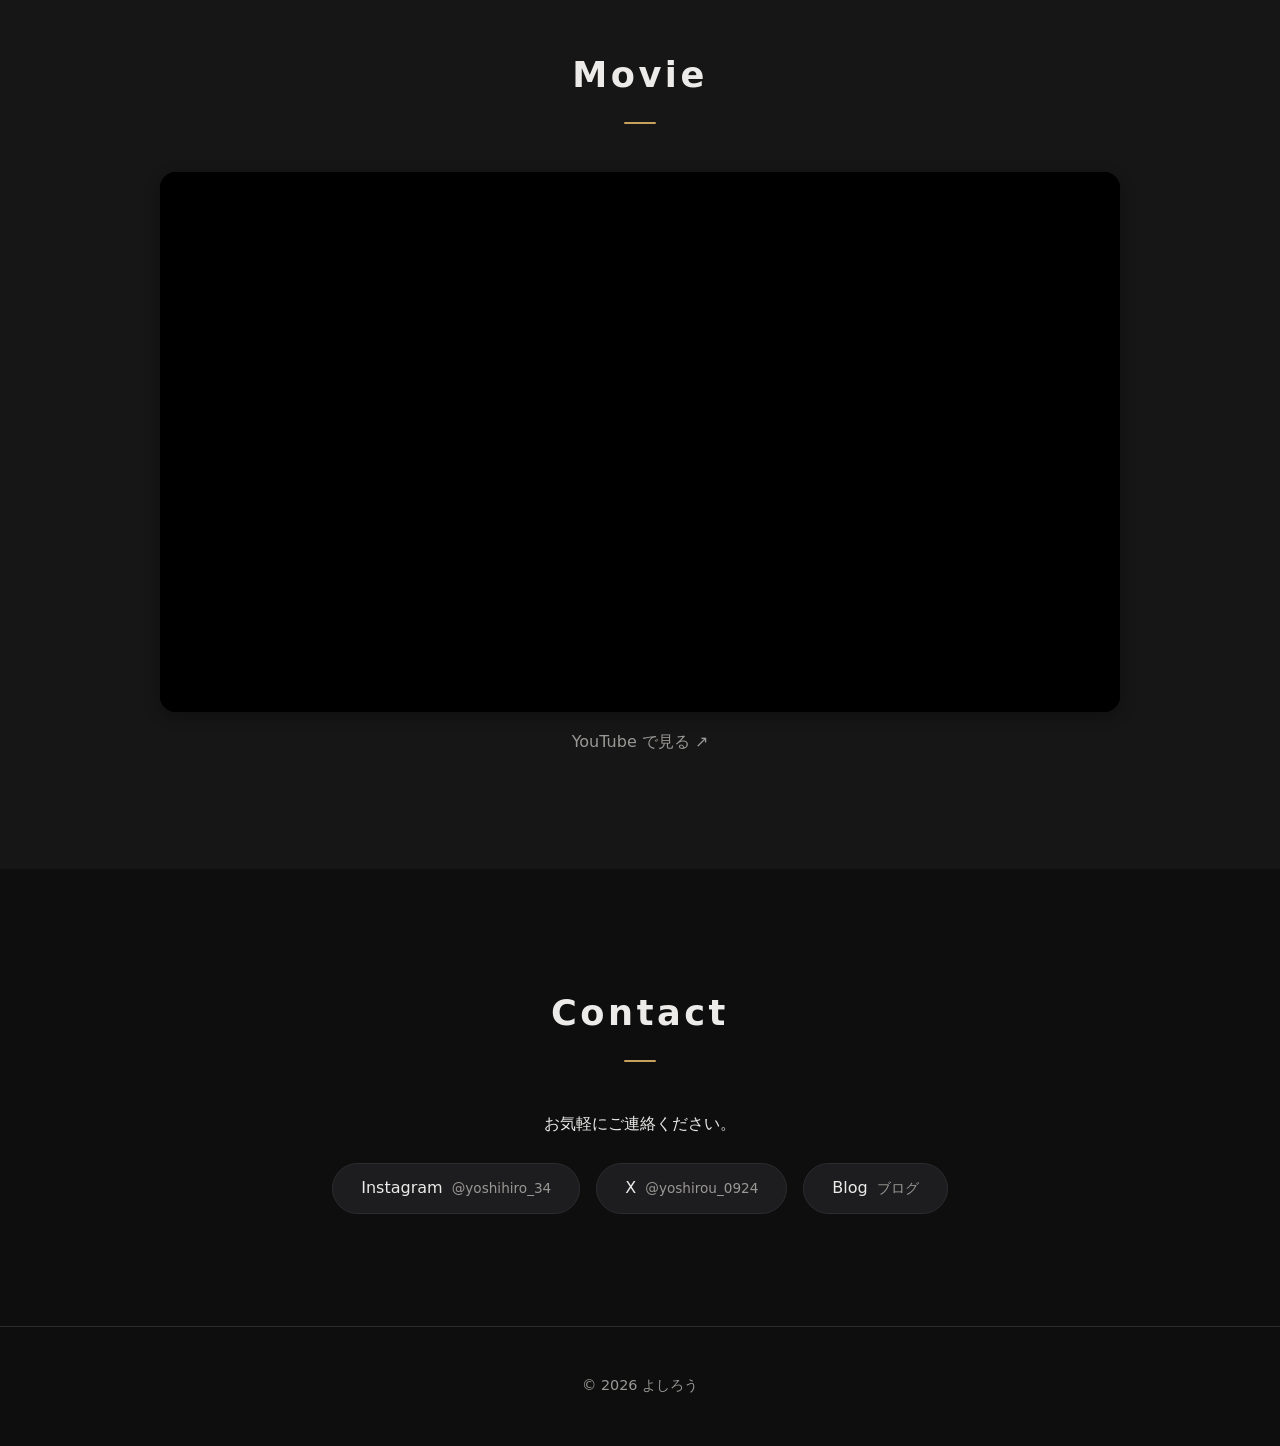
==== commit 51cb5ec7: "Add OGP tags, slim navigation, link History to Blog" ====
--- a/index.html
+++ b/index.html
@@ -5,6 +5,17 @@
   <meta name="viewport" content="width=device-width, initial-scale=1.0">
   <title>よしろう | BMW M4</title>
   <meta name="description" content="よしろう の自己紹介サイト。愛車 BMW M4 の写真と動画。">
+  <meta property="og:type" content="website">
+  <meta property="og:site_name" content="よしろう | BMW M4">
+  <meta property="og:title" content="よしろう | BMW M4">
+  <meta property="og:description" content="よしろう の自己紹介サイト。愛車 BMW M4 の写真と動画。">
+  <meta property="og:url" content="https://ayonbrasil1994-dev.github.io/Yoshirou/">
+  <meta property="og:image" content="https://ayonbrasil1994-dev.github.io/Yoshirou/images/web/night-front.jpg">
+  <meta property="og:locale" content="ja_JP">
+  <meta name="twitter:card" content="summary_large_image">
+  <meta name="twitter:title" content="よしろう | BMW M4">
+  <meta name="twitter:description" content="よしろう の自己紹介サイト。愛車 BMW M4 の写真と動画。">
+  <meta name="twitter:image" content="https://ayonbrasil1994-dev.github.io/Yoshirou/images/web/night-front.jpg">
   <link rel="stylesheet" href="style.css">
 </head>
 <body>
@@ -16,11 +27,9 @@
       </button>
       <nav id="nav" class="nav">
         <a href="#about">About</a>
-        <a href="#activities">Activities</a>
         <a href="#car">My Car</a>
         <a href="#history">History</a>
         <a href="#gallery">Gallery</a>
-        <a href="#movie">Movie</a>
         <a href="#contact">Contact</a>
         <a href="blog.html">Blog</a>
         <button class="theme-toggle" aria-label="テーマを切り替える">◐</button>
@@ -164,7 +173,7 @@
           <li class="timeline__item reveal">
             <p class="timeline__meta"><time datetime="2024-07">2024.07</time><span class="timeline__tag">イベント</span></p>
             <h3 class="timeline__title">Fenderist 2024</h3>
-            <p class="timeline__text">Fenderist 2024 にエントリー（F154 / STOCK FENDER 部門）。</p>
+            <p class="timeline__text">Fenderist 2024 にエントリー（F154 / STOCK FENDER 部門）。<a href="blog.html#post-fenderist">ブログで見る →</a></p>
           </li>
           <li class="timeline__item reveal">
             <p class="timeline__meta"><time datetime="2024-09">2024.09</time><span class="timeline__tag">イベント</span></p>
--- a/style.css
+++ b/style.css
@@ -4,7 +4,7 @@
   --bg-alt: #161617;
   --text: #ecebe9;
   --muted: #9a9894;
-  --accent: #5b8dd9;
+  --accent: #C6A15B;
   --card: #1d1d1f;
   --border: #2c2c2e;
   --shadow: 0 4px 16px rgba(0, 0, 0, 0.3);
@@ -18,7 +18,7 @@
   --bg-alt: #edece9;
   --text: #1a1a1a;
   --muted: #66635e;
-  --accent: #2659c4;
+  --accent: #96762F;
   --card: #ffffff;
   --border: #dddad5;
   --shadow: 0 2px 12px rgba(0, 0, 0, 0.06);
@@ -90,7 +90,7 @@
 @keyframes blink { 50% { opacity: 0; } }
 .btn {
   display: inline-block; margin-top: 12px; padding: 12px 32px; border-radius: 999px;
-  background: var(--accent); color: #fff; text-decoration: none; font-weight: 600;
+  background: var(--accent); color: #1C1A15; text-decoration: none; font-weight: 600;
   transition: background 0.2s;
 }
 .btn:hover { background: color-mix(in srgb, var(--accent) 85%, #fff); }
@@ -174,7 +174,7 @@
 .spec small { color: var(--muted); }
 .badge {
   display: inline-block; padding: 0 10px; margin-left: 4px; border-radius: 999px;
-  background: var(--accent); color: #fff; font-size: 0.85em; font-weight: 700;
+  background: var(--accent); color: #1C1A15; font-size: 0.85em; font-weight: 700;
 }
 
 /* ===== History（縦型タイムライン） ===== */
@@ -253,7 +253,7 @@
 .footer { padding: 32px 0; text-align: center; color: var(--muted); font-size: 0.9rem; border-top: 1px solid var(--border); }
 .to-top {
   position: fixed; right: 20px; bottom: 20px; z-index: 10; width: 44px; height: 44px; border-radius: 50%;
-  border: 0; background: var(--accent); color: #fff; font-size: 1.2rem; cursor: pointer;
+  border: 0; background: var(--accent); color: #1C1A15; font-size: 1.2rem; cursor: pointer;
   box-shadow: var(--shadow); opacity: 0; pointer-events: none; transition: opacity 0.3s;
 }
 .to-top.is-shown { opacity: 1; pointer-events: auto; }
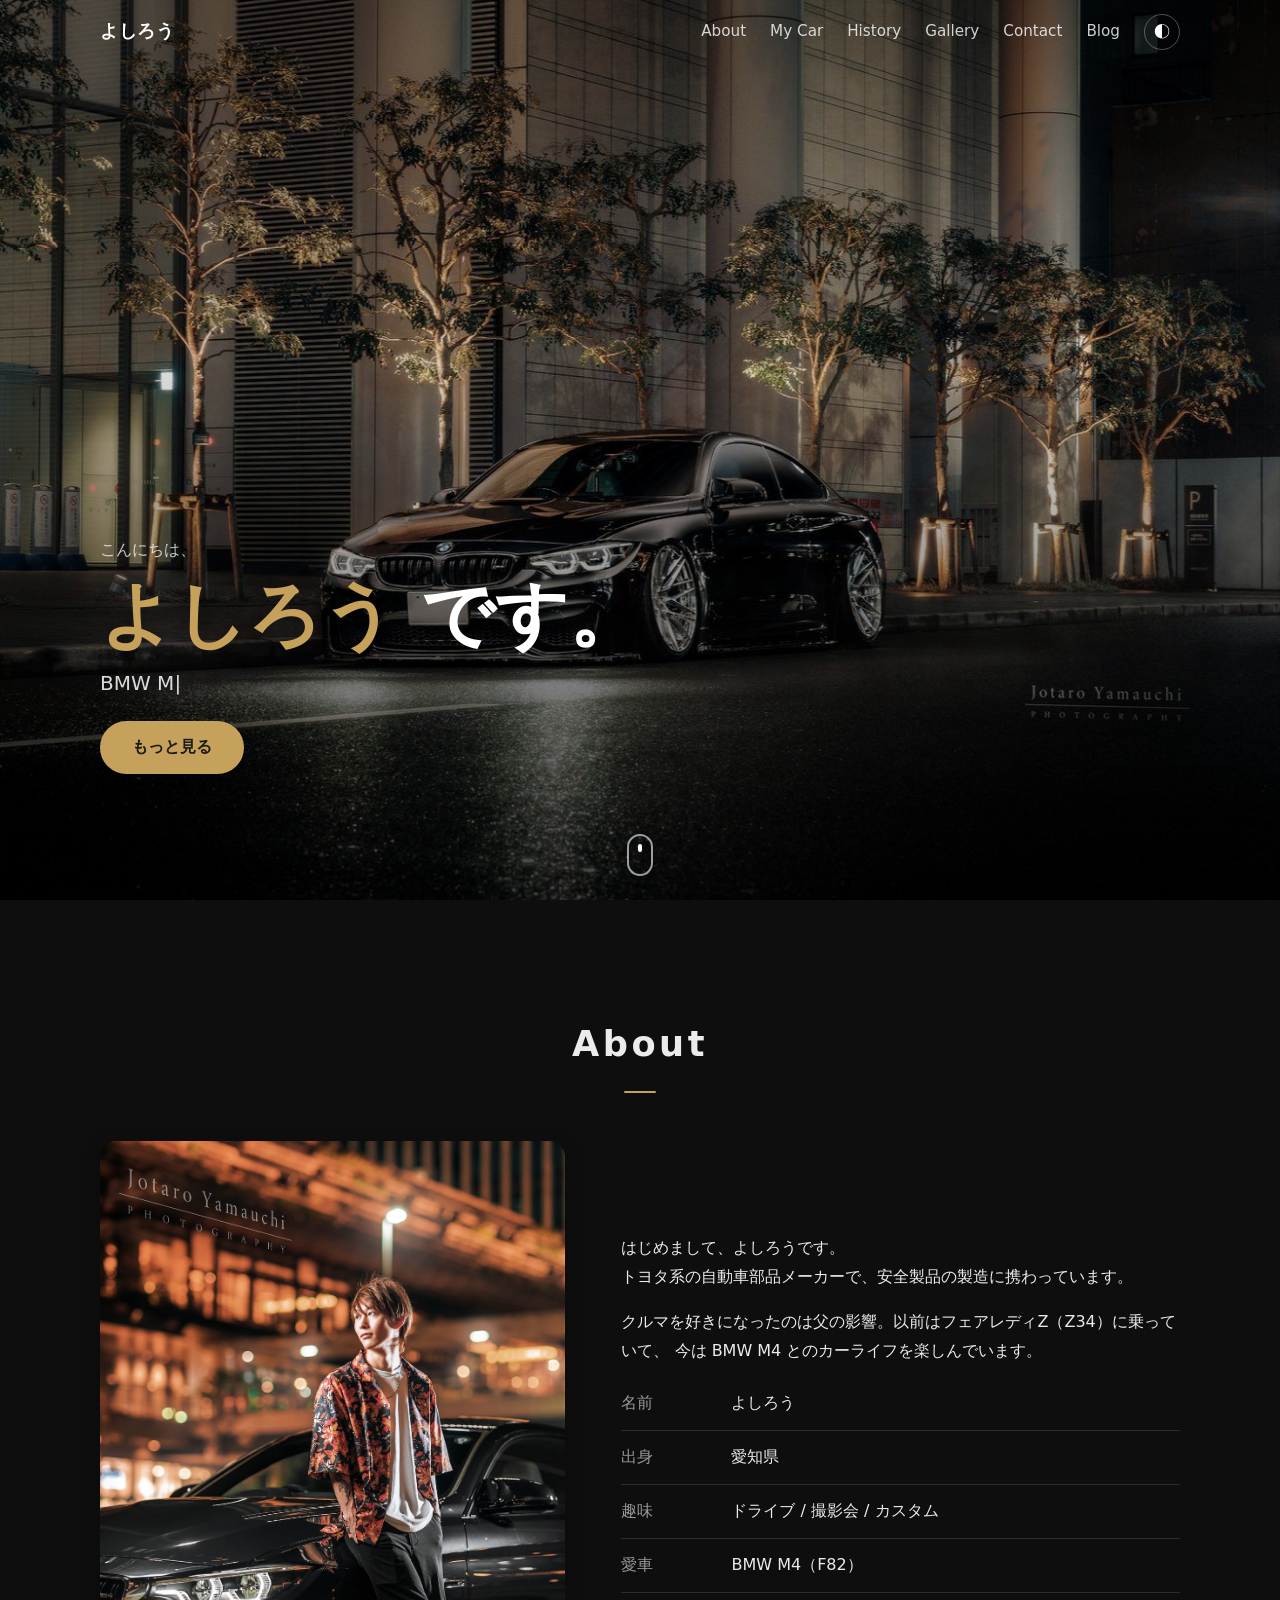
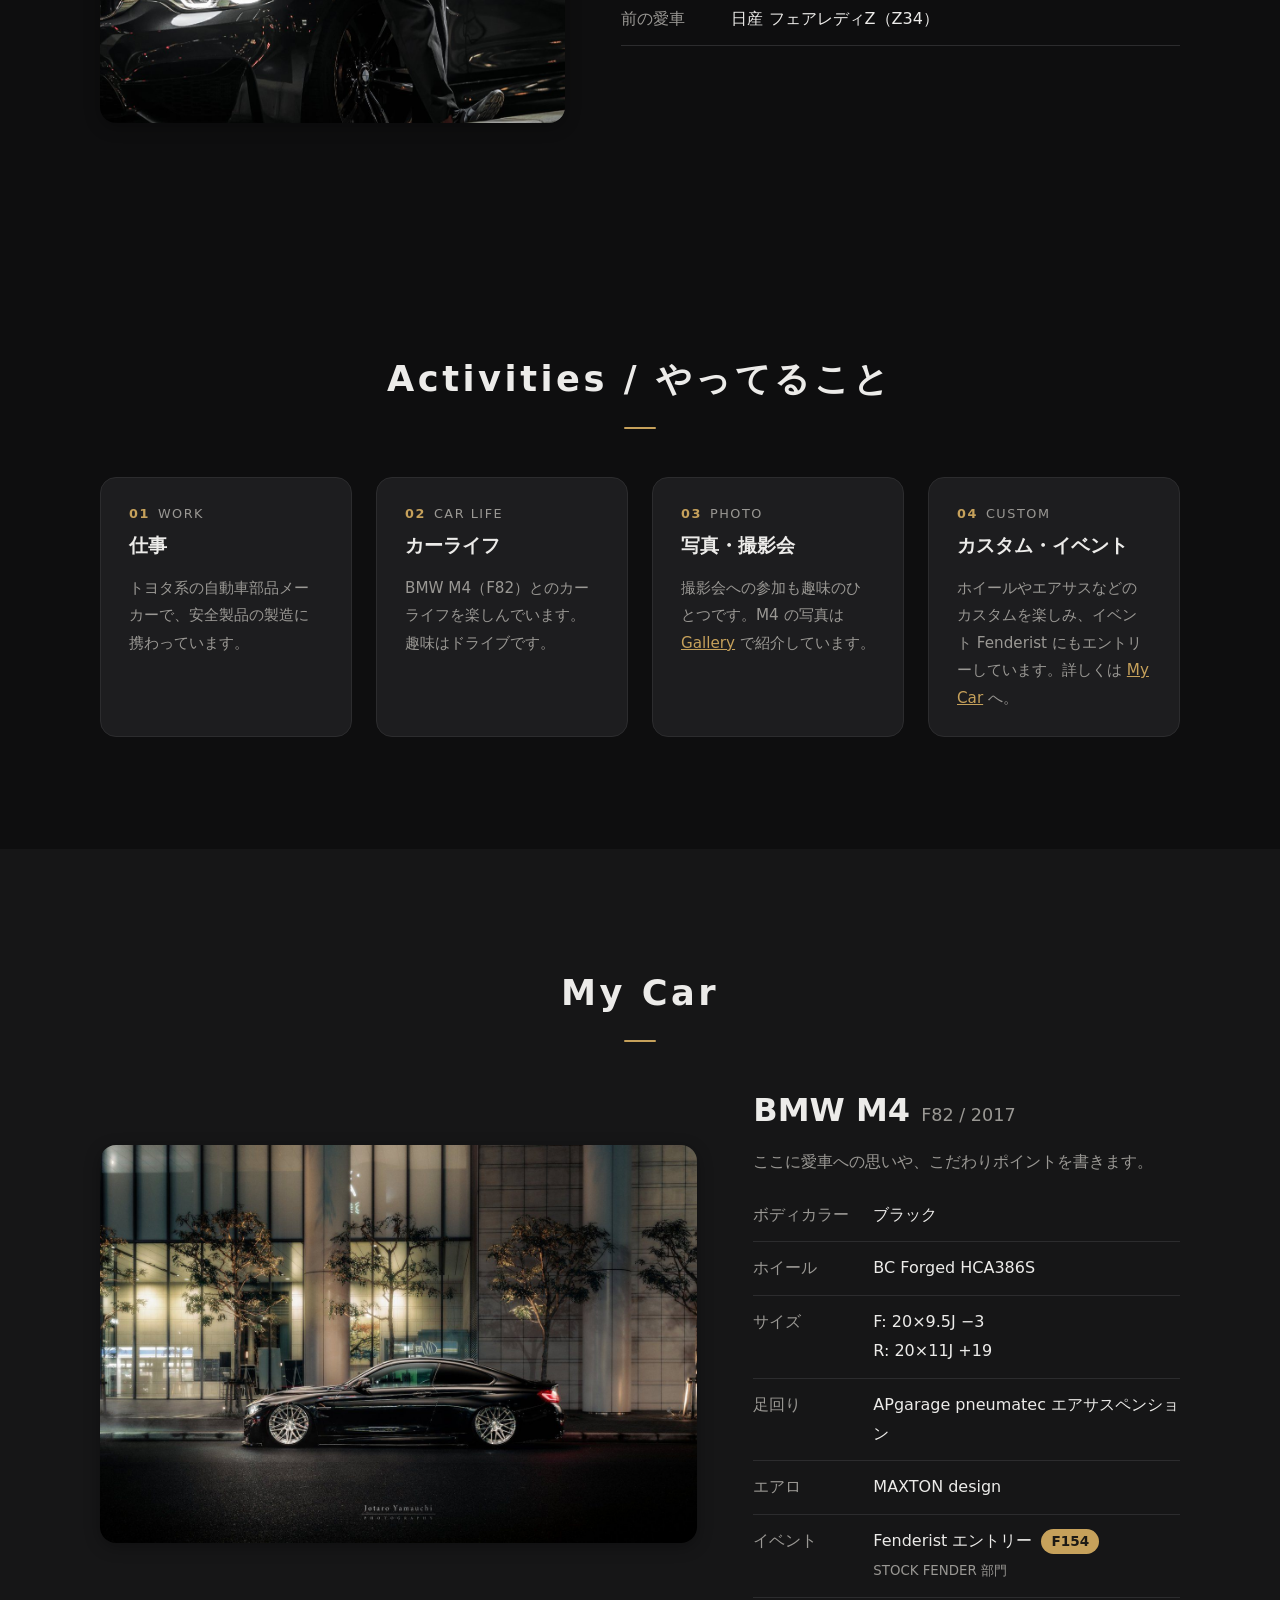
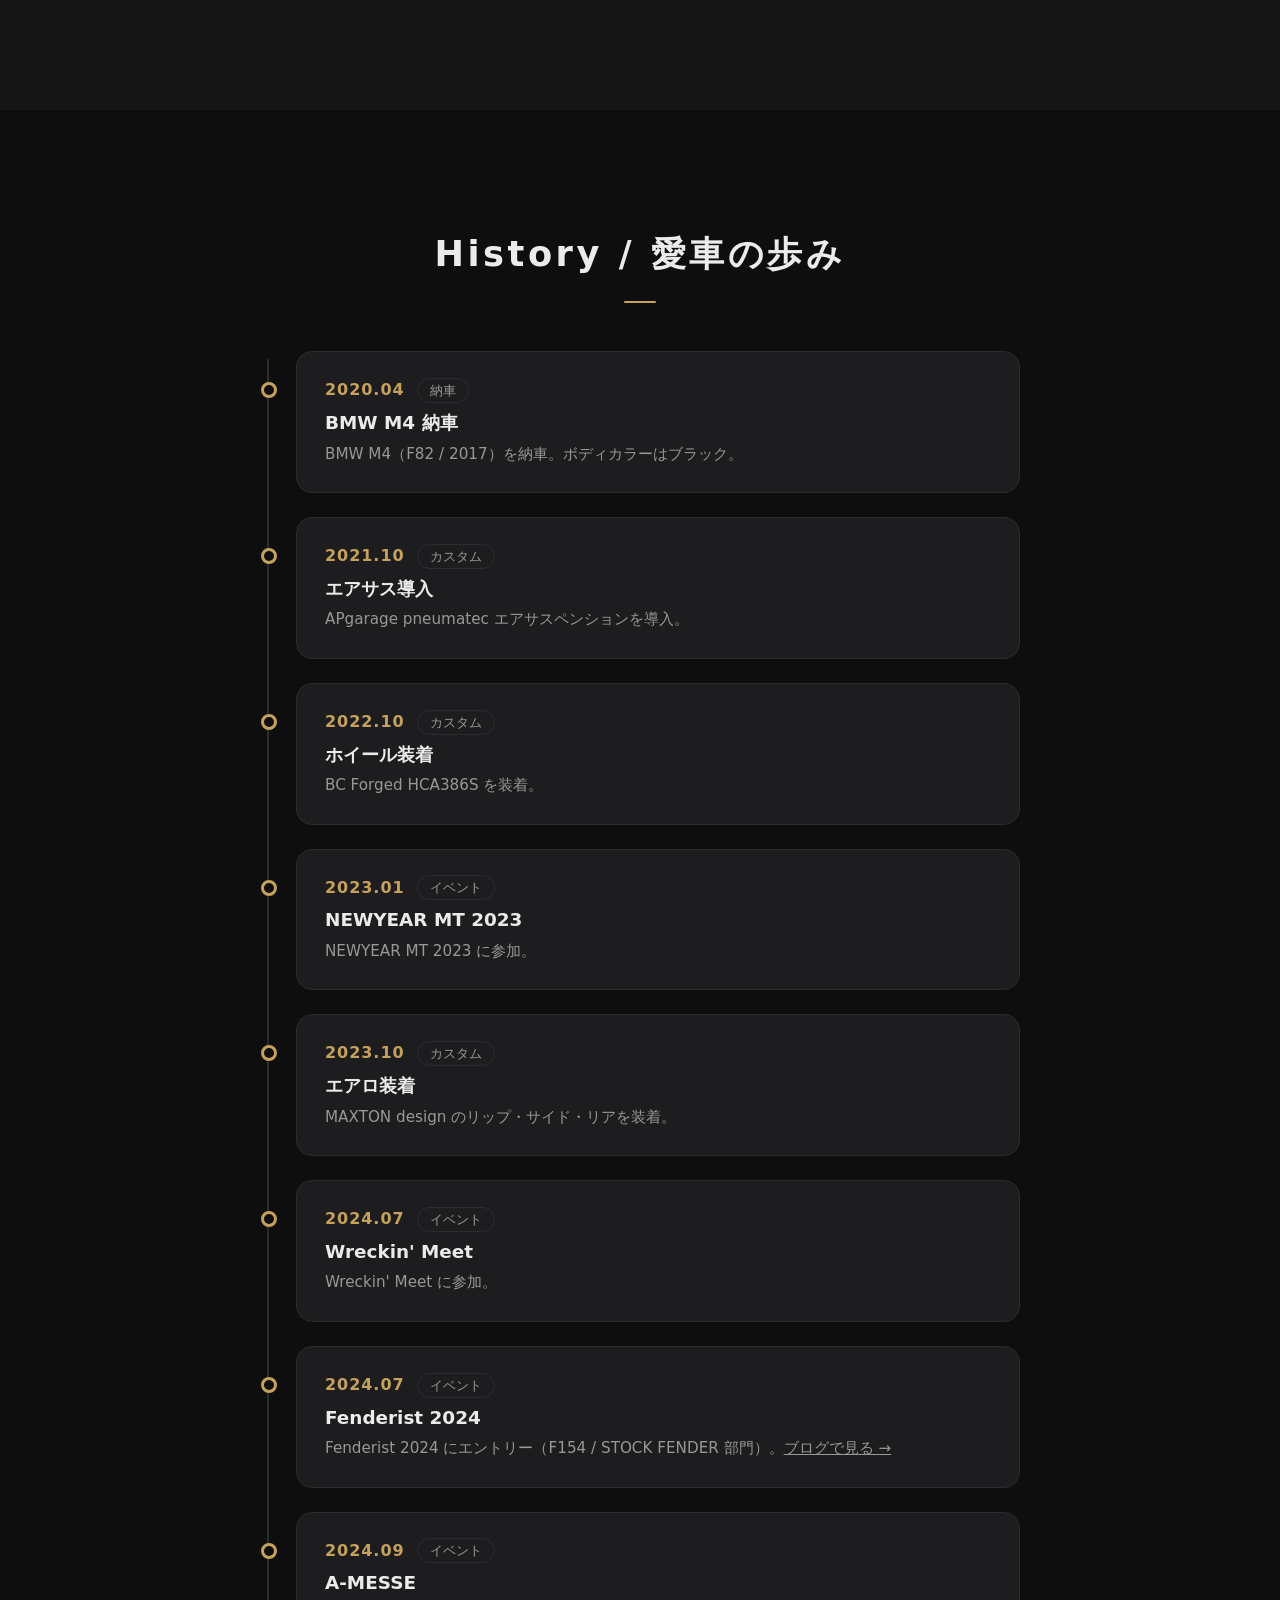
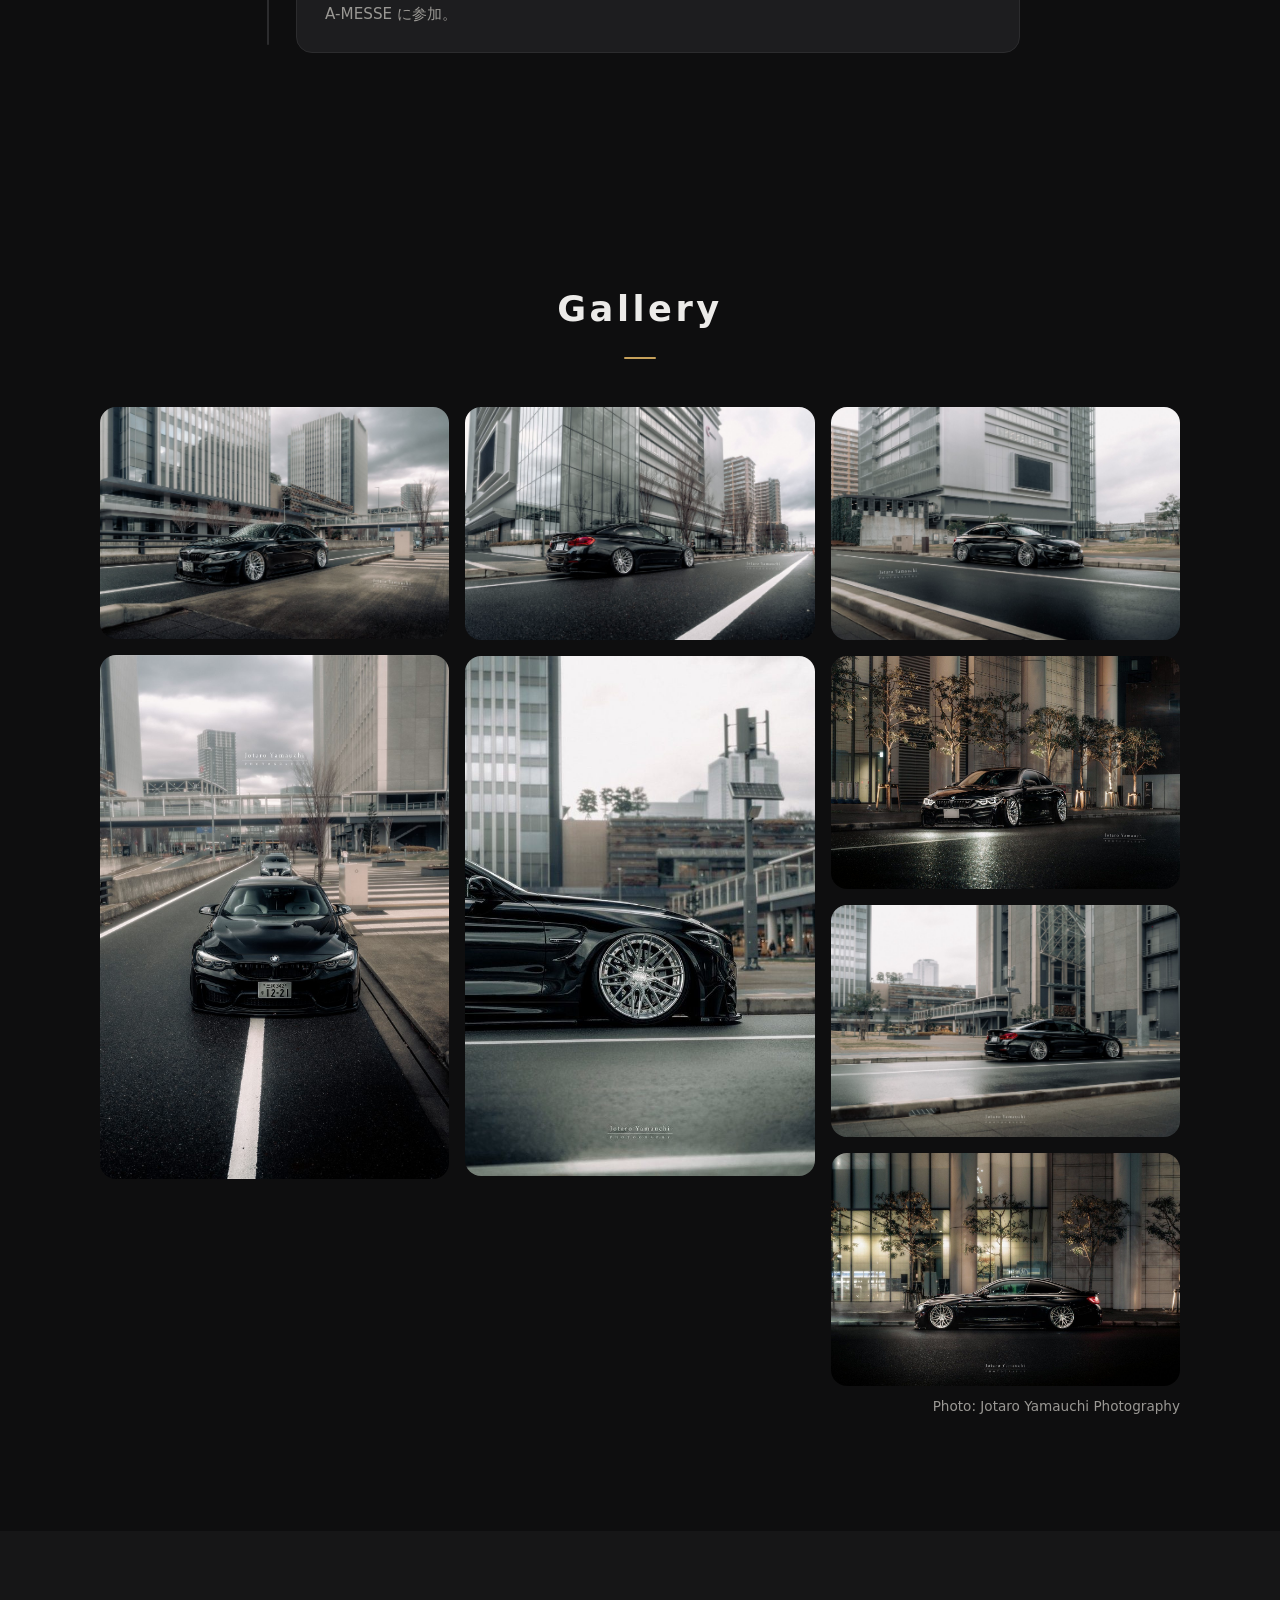
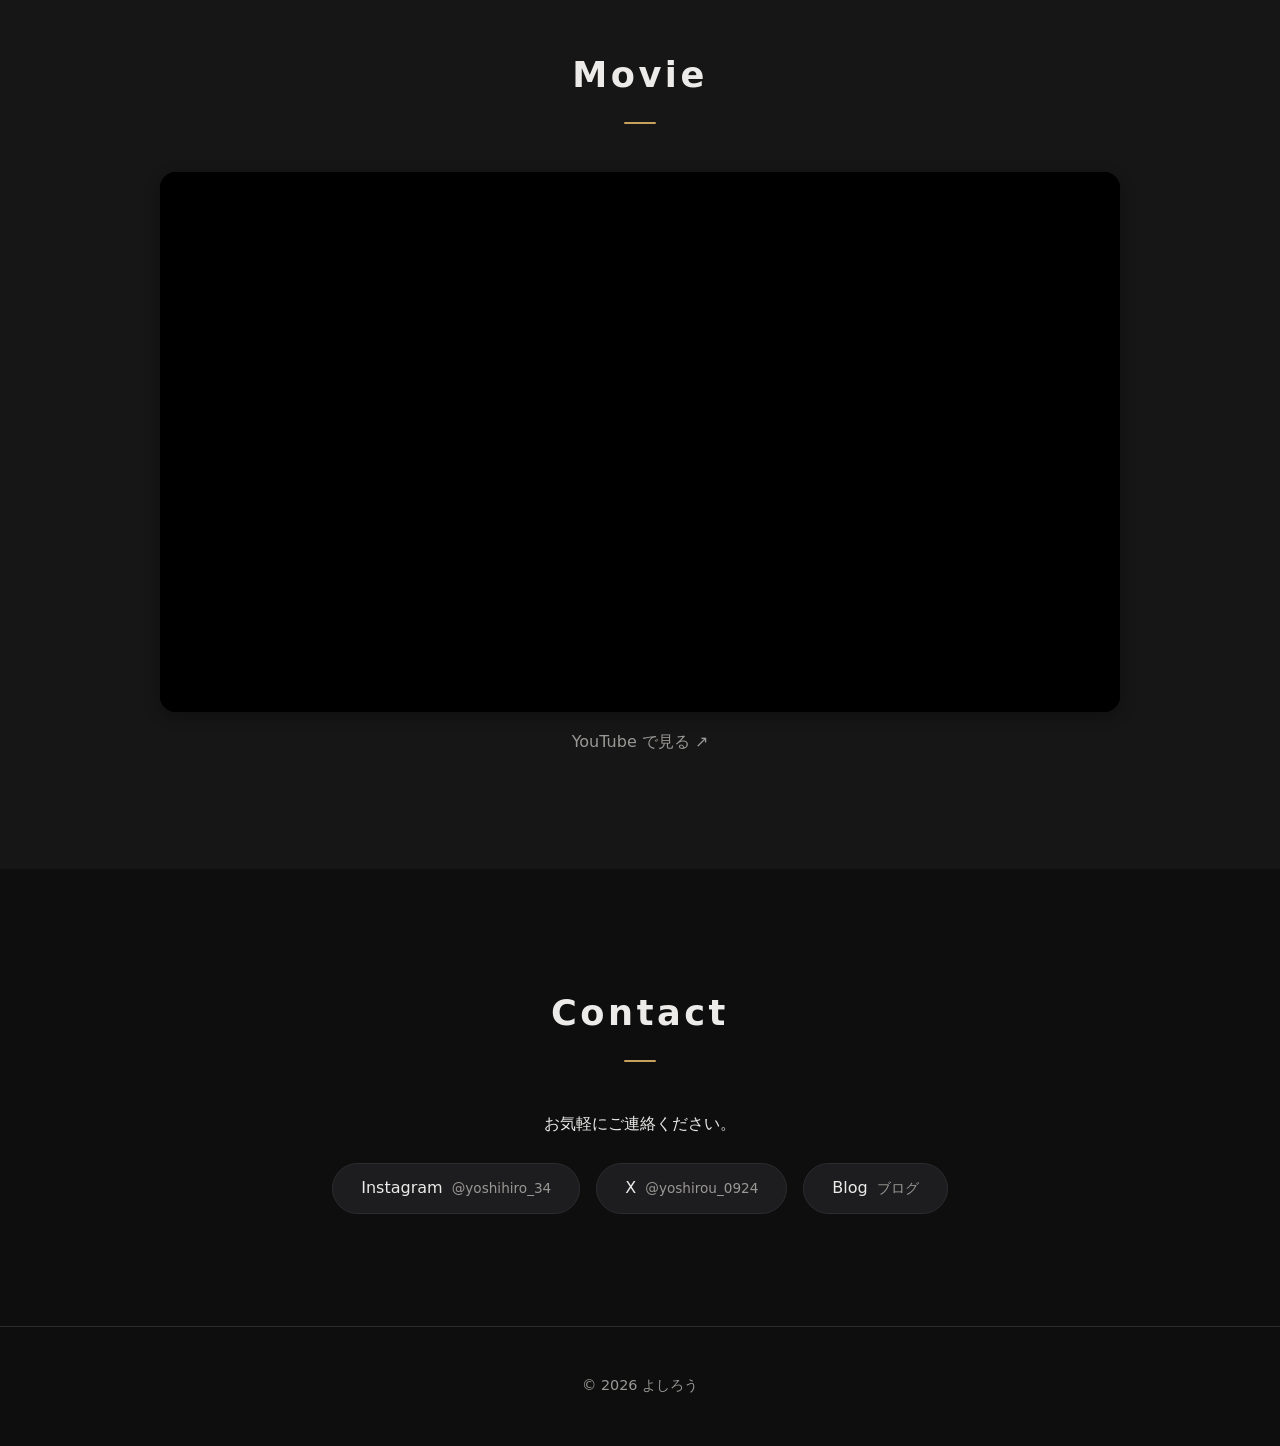
==== commit 43c781ae: "Play M4 Kirari video as hero background" ====
--- a/index.html
+++ b/index.html
@@ -41,6 +41,9 @@
     <!-- ヒーロー：夜の M4 を背景に -->
     <section class="hero">
       <img class="hero__bg" src="images/web/night-front.jpg" alt="" fetchpriority="high">
+      <div class="hero__video" aria-hidden="true">
+        <iframe src="https://www.youtube-nocookie.com/embed/ufaxEfgtLSU?autoplay=1&mute=1&loop=1&playlist=ufaxEfgtLSU&controls=0&rel=0&playsinline=1&modestbranding=1&disablekb=1" title="" tabindex="-1" allow="autoplay; encrypted-media" referrerpolicy="strict-origin-when-cross-origin"></iframe>
+      </div>
       <div class="hero__shade"></div>
       <div class="container hero__inner">
         <p class="hero__greeting">こんにちは、</p>
--- a/style.css
+++ b/style.css
@@ -78,6 +78,14 @@
   animation: zoom 18s ease-out forwards;
 }
 @keyframes zoom { from { transform: scale(1.12); } to { transform: scale(1); } }
+.hero__video {
+  position: absolute; inset: 0; overflow: hidden; pointer-events: none;
+}
+.hero__video iframe {
+  position: absolute; top: 50%; left: 50%; transform: translate(-50%, -50%);
+  width: 100vw; height: 56.25vw; min-width: 177.78vh; min-height: 100%;
+  border: 0; pointer-events: none;
+}
 .hero__shade {
   position: absolute; inset: 0;
   background: linear-gradient(180deg, rgba(0,0,0,0.45) 0%, rgba(0,0,0,0.1) 40%, rgba(0,0,0,0.75) 100%);
@@ -300,5 +308,6 @@
 @media (prefers-reduced-motion: reduce) {
   html { scroll-behavior: auto; }
   .hero__bg, .hero__scroll span { animation: none; }
+  .hero__video { display: none; }
   .reveal { transition: none; }
 }
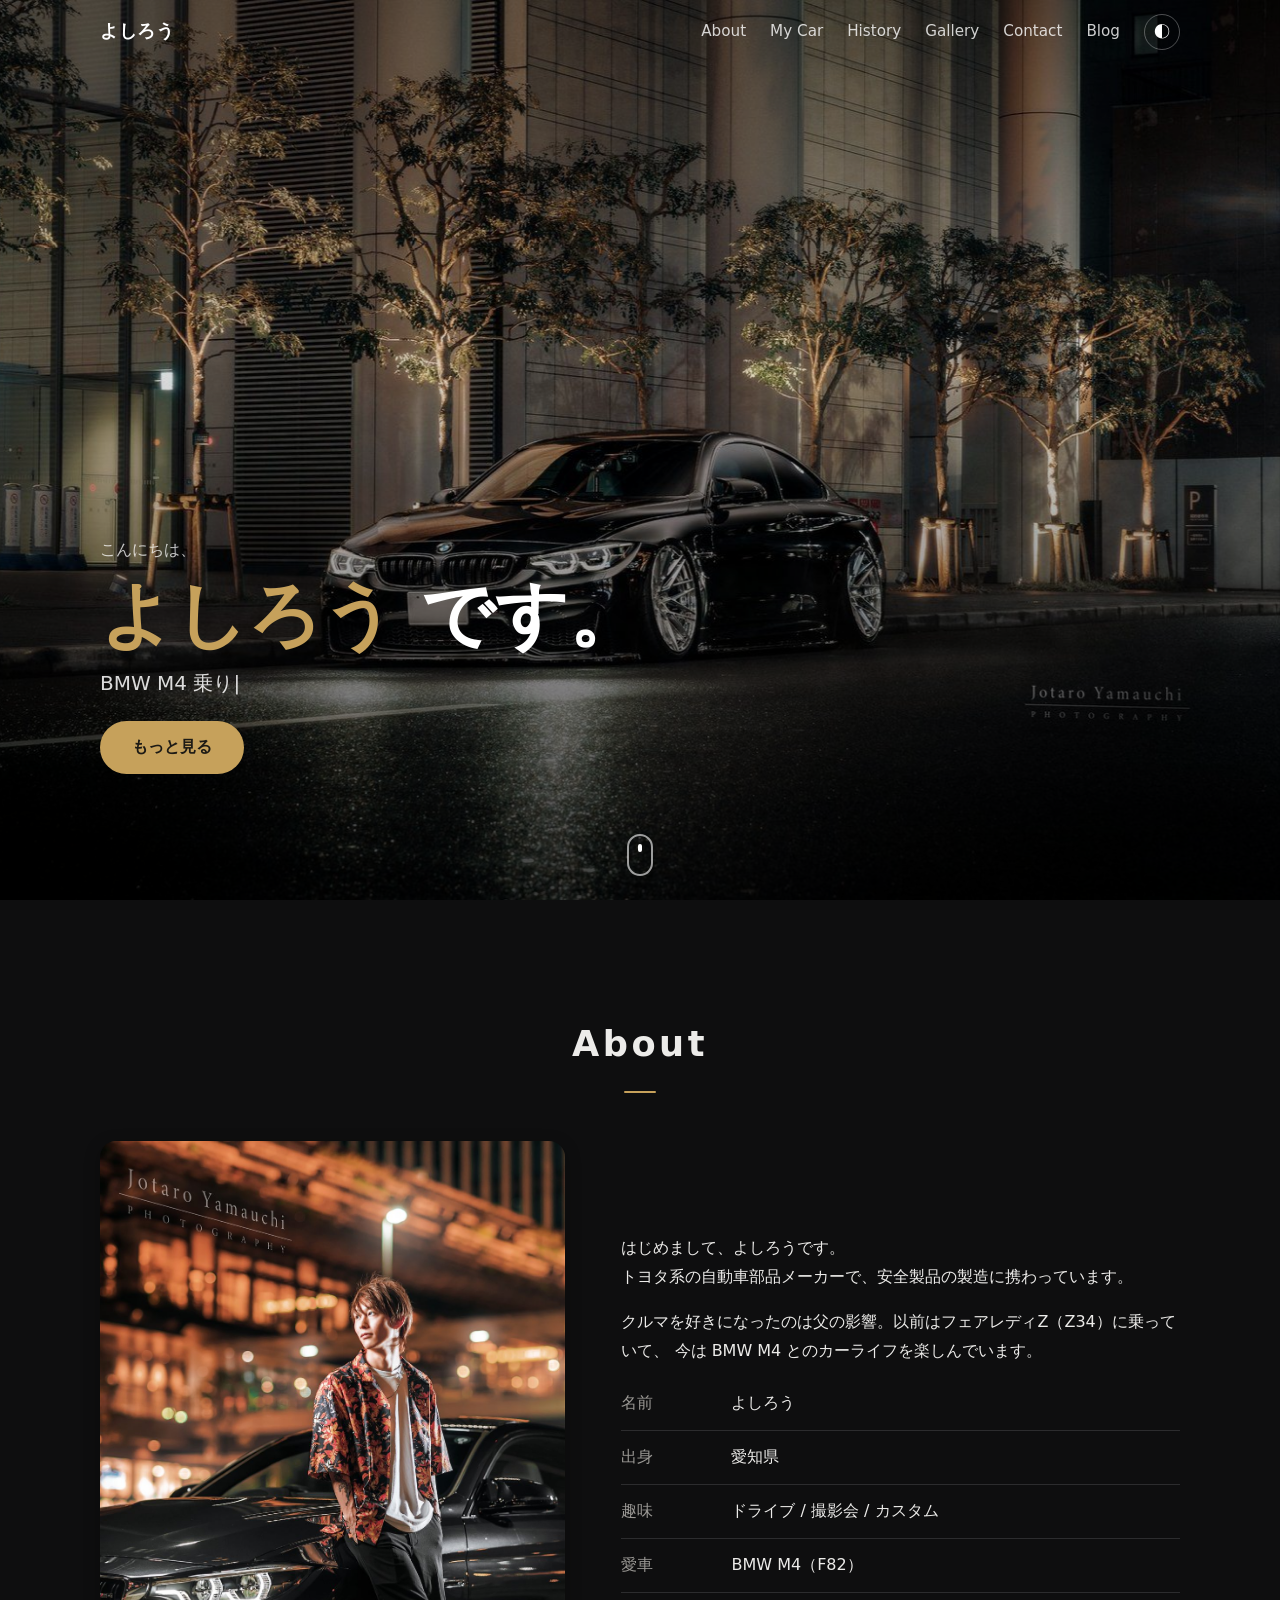
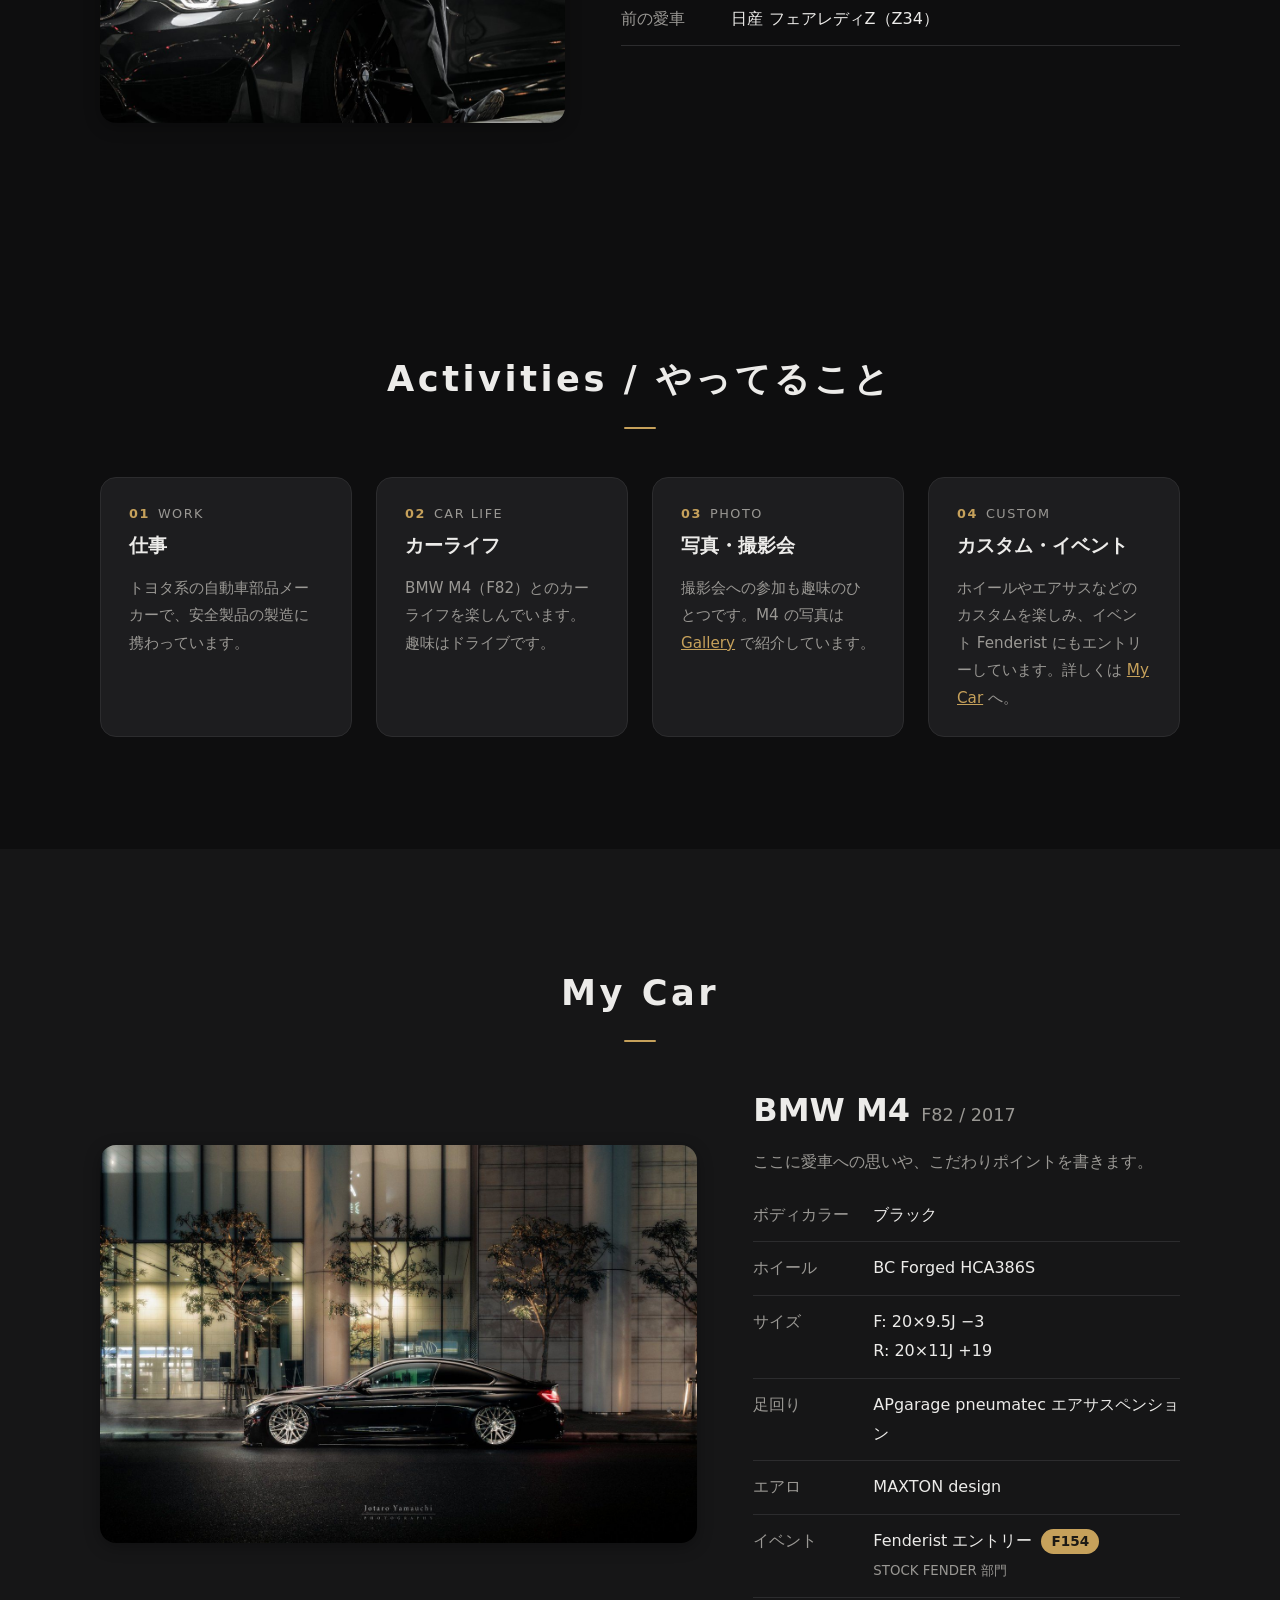
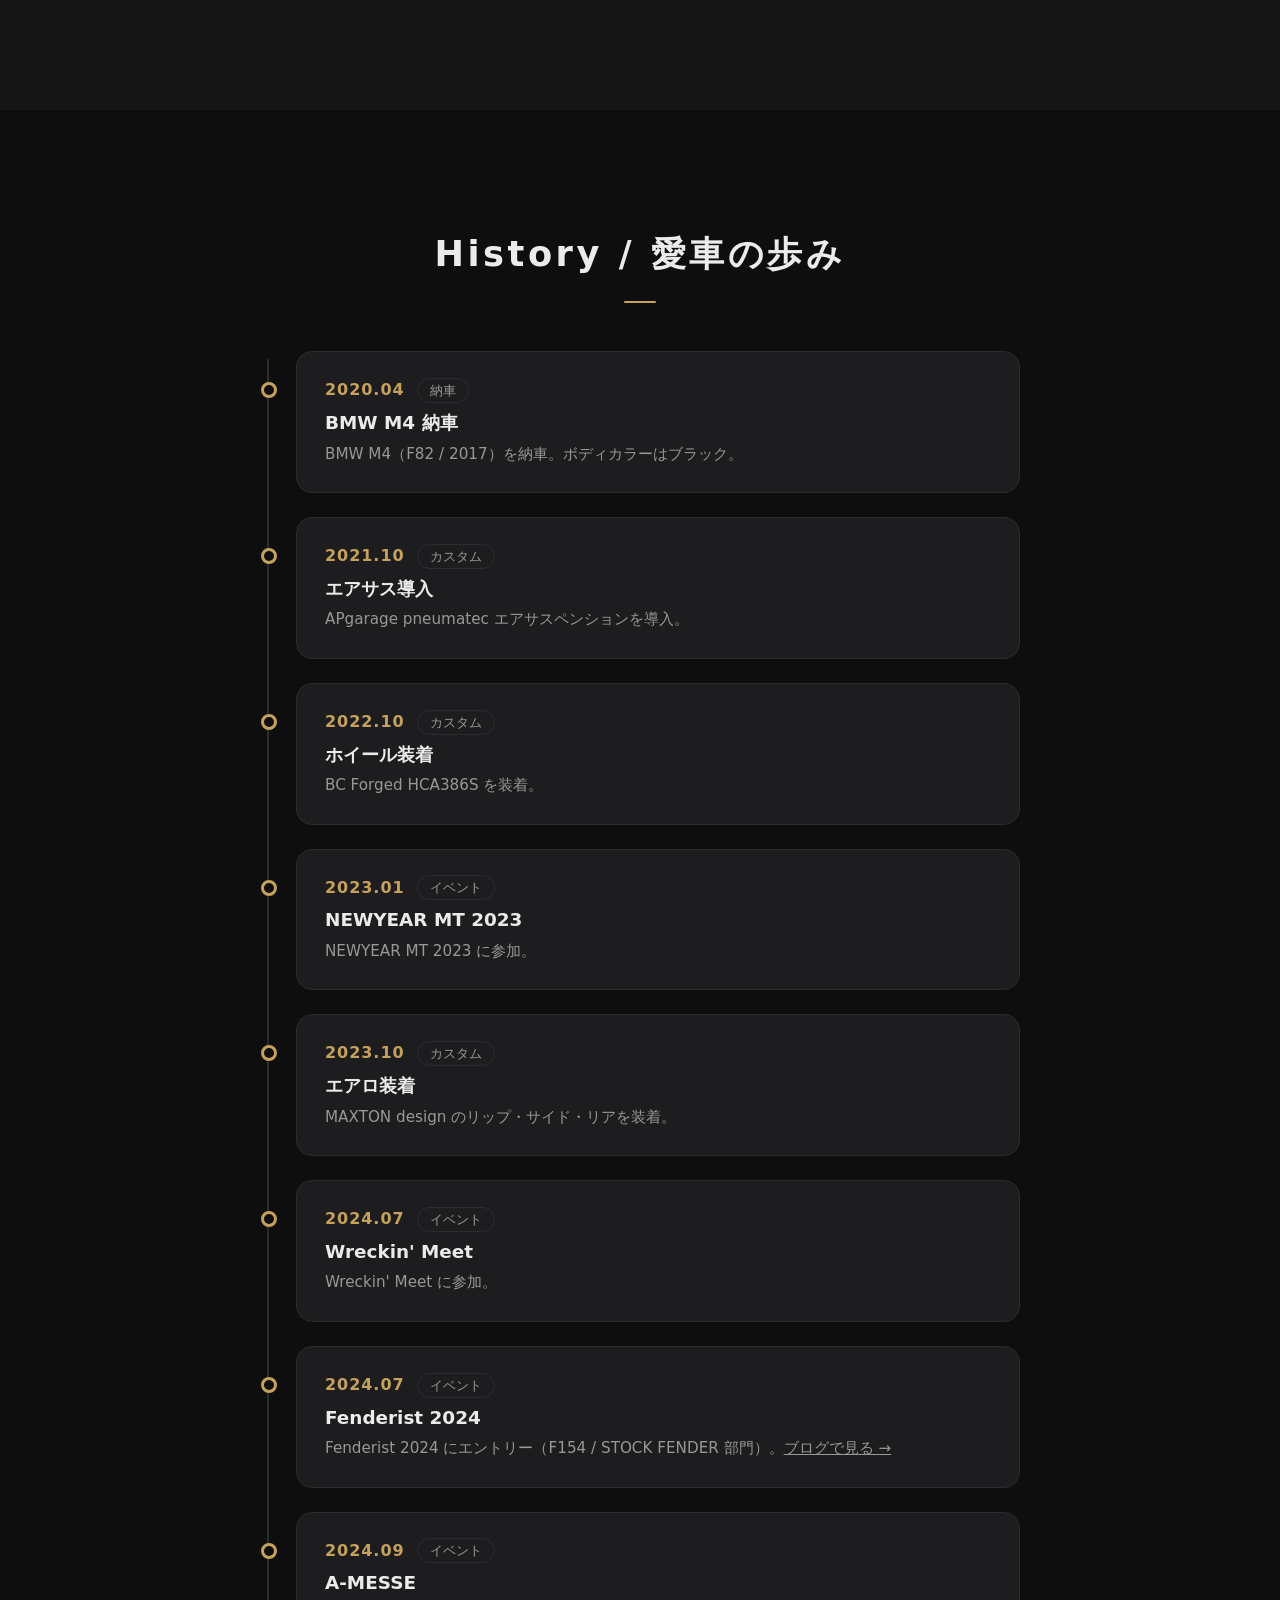
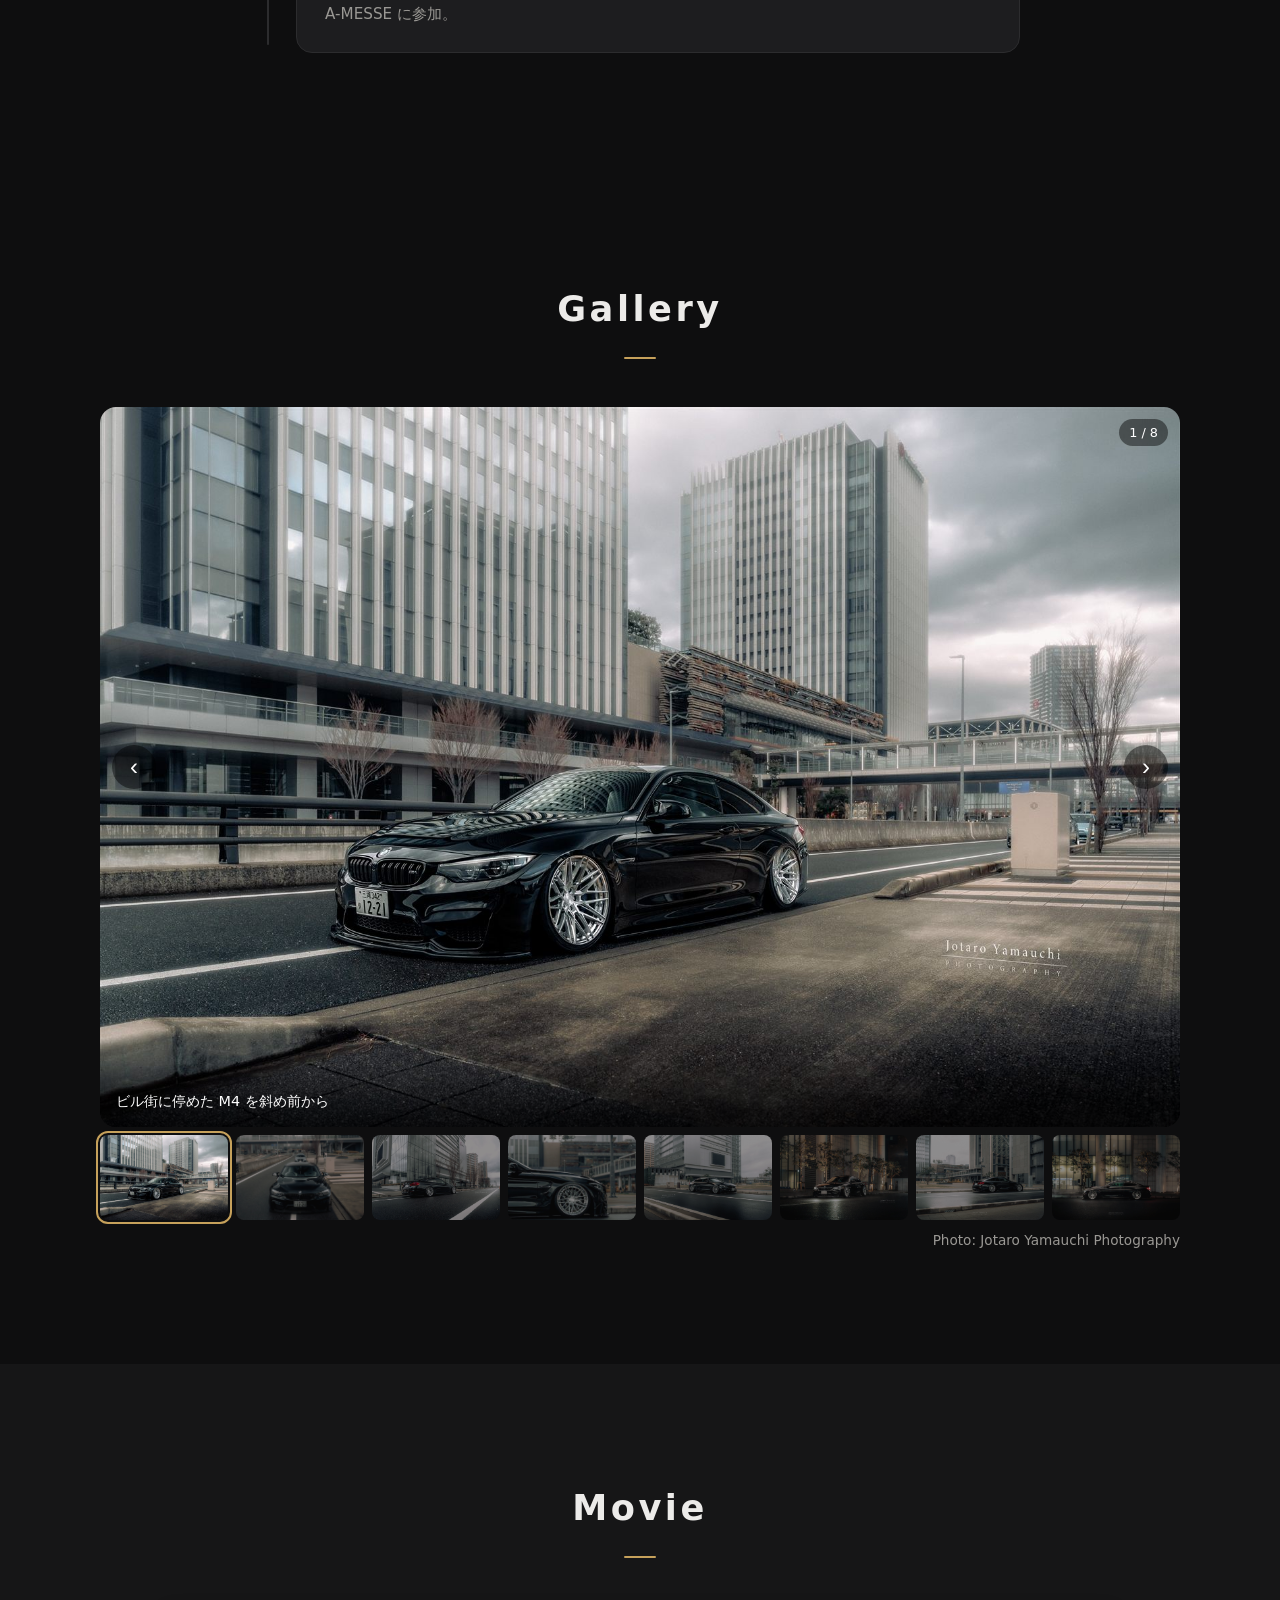
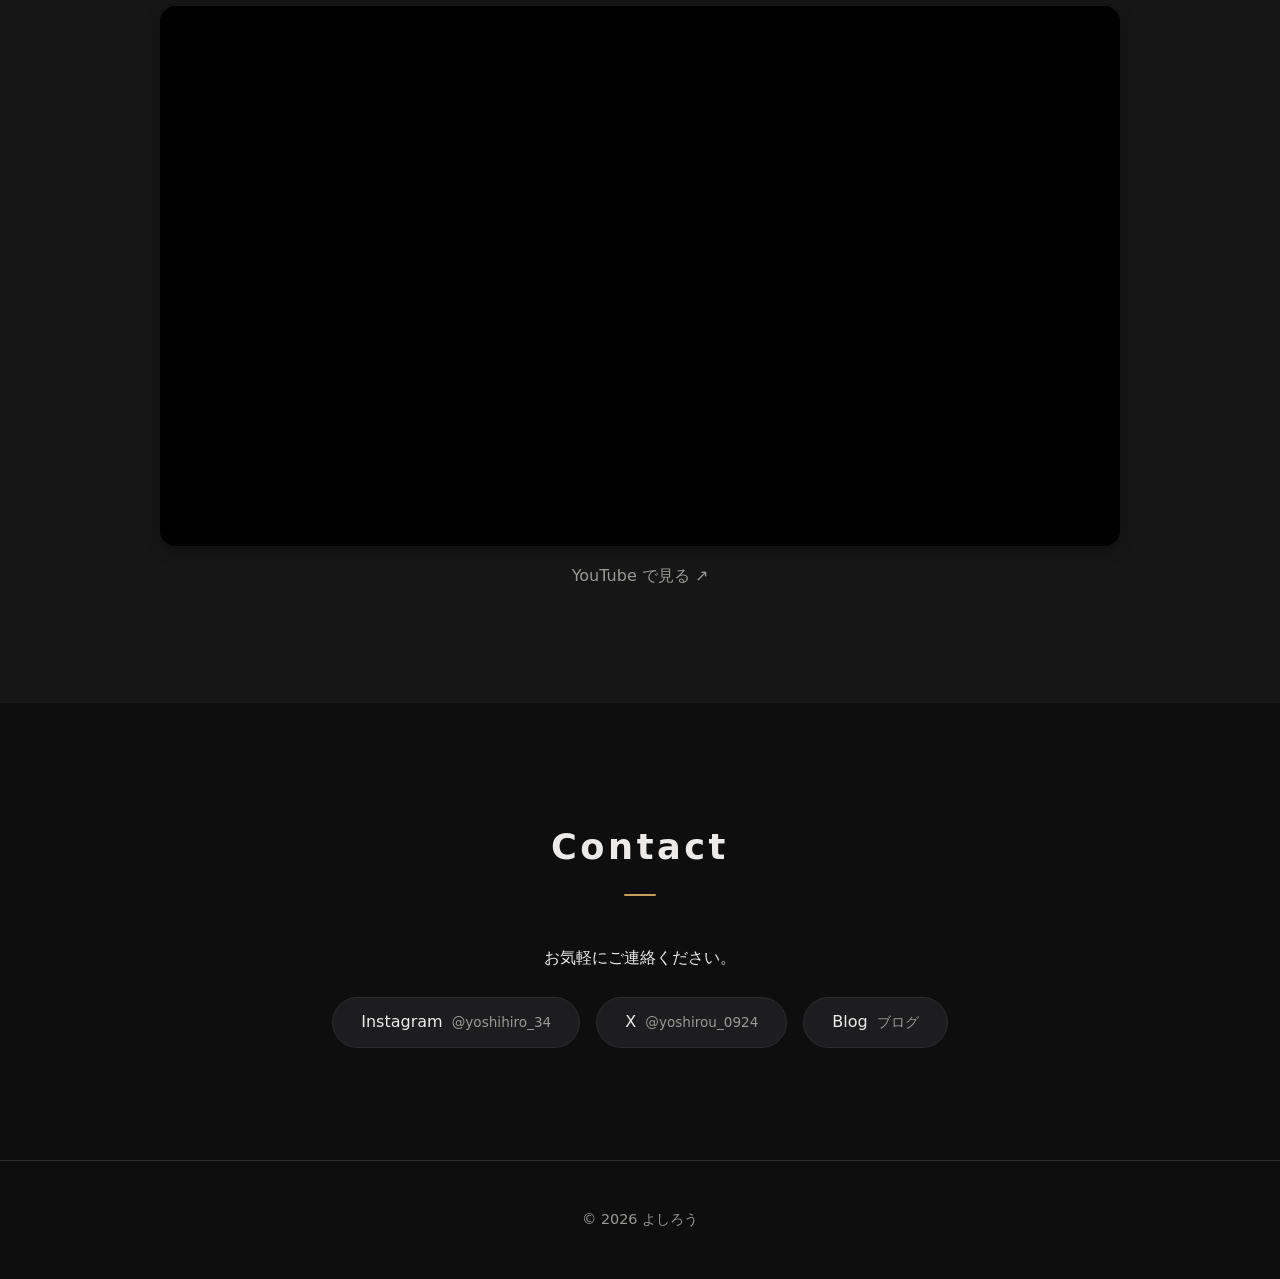
==== commit f9b55eb1: "Turn gallery into slideshow with thumbnails and lightbox" ====
--- a/index.html
+++ b/index.html
@@ -191,15 +191,33 @@
     <section id="gallery" class="section">
       <div class="container">
         <h2 class="section__title reveal">Gallery</h2>
-        <div class="gallery">
-          <button class="gallery__item reveal"><img src="images/web/front-city.jpg" alt="ビル街に停めた M4 を斜め前から" loading="lazy" width="1600" height="1066"></button>
-          <button class="gallery__item reveal"><img src="images/web/front-street.jpg" alt="道路の中央に停めた M4 を正面から" loading="lazy" width="1067" height="1600"></button>
-          <button class="gallery__item reveal"><img src="images/web/rear-building.jpg" alt="ガラス張りのビル前の M4 を斜め後ろから" loading="lazy" width="1600" height="1067"></button>
-          <button class="gallery__item reveal"><img src="images/web/wheel.jpg" alt="フロントホイールのアップ" loading="lazy" width="620" height="924"></button>
-          <button class="gallery__item reveal"><img src="images/web/front-side.jpg" alt="ビル前の道路を走る M4" loading="lazy" width="1600" height="1067"></button>
-          <button class="gallery__item reveal"><img src="images/web/night-front.jpg" alt="夜の並木道に停めた M4" loading="lazy" width="1386" height="924"></button>
-          <button class="gallery__item reveal"><img src="images/web/rear-side.jpg" alt="広場の前の M4 を後ろから" loading="lazy" width="1600" height="1067"></button>
-          <button class="gallery__item reveal"><img src="images/web/night-side.jpg" alt="夜の M4 の真横" loading="lazy" width="1386" height="924"></button>
+        <div class="slideshow reveal">
+          <div class="slideshow__stage">
+            <button class="slideshow__main" aria-label="写真を拡大表示">
+              <img class="slideshow__img is-active" src="images/web/front-city.jpg" alt="ビル街に停めた M4 を斜め前から" fetchpriority="high">
+              <img class="slideshow__img" src="images/web/front-street.jpg" alt="道路の中央に停めた M4 を正面から" loading="lazy">
+              <img class="slideshow__img" src="images/web/rear-building.jpg" alt="ガラス張りのビル前の M4 を斜め後ろから" loading="lazy">
+              <img class="slideshow__img" src="images/web/wheel.jpg" alt="フロントホイールのアップ" loading="lazy">
+              <img class="slideshow__img" src="images/web/front-side.jpg" alt="ビル前の道路を走る M4" loading="lazy">
+              <img class="slideshow__img" src="images/web/night-front.jpg" alt="夜の並木道に停めた M4" loading="lazy">
+              <img class="slideshow__img" src="images/web/rear-side.jpg" alt="広場の前の M4 を後ろから" loading="lazy">
+              <img class="slideshow__img" src="images/web/night-side.jpg" alt="夜の M4 の真横" loading="lazy">
+            </button>
+            <button class="slideshow__nav slideshow__nav--prev" aria-label="前の写真">‹</button>
+            <button class="slideshow__nav slideshow__nav--next" aria-label="次の写真">›</button>
+            <p class="slideshow__caption">ビル街に停めた M4 を斜め前から</p>
+            <p class="slideshow__count">1 / 8</p>
+          </div>
+          <div class="slideshow__thumbs">
+            <button class="slideshow__thumb is-active" aria-label="1枚目：ビル街に停めた M4 を斜め前から"><img src="images/web/front-city.jpg" alt="" loading="lazy"></button>
+            <button class="slideshow__thumb" aria-label="2枚目：道路の中央に停めた M4 を正面から"><img src="images/web/front-street.jpg" alt="" loading="lazy"></button>
+            <button class="slideshow__thumb" aria-label="3枚目：ガラス張りのビル前の M4 を斜め後ろから"><img src="images/web/rear-building.jpg" alt="" loading="lazy"></button>
+            <button class="slideshow__thumb" aria-label="4枚目：フロントホイールのアップ"><img src="images/web/wheel.jpg" alt="" loading="lazy"></button>
+            <button class="slideshow__thumb" aria-label="5枚目：ビル前の道路を走る M4"><img src="images/web/front-side.jpg" alt="" loading="lazy"></button>
+            <button class="slideshow__thumb" aria-label="6枚目：夜の並木道に停めた M4"><img src="images/web/night-front.jpg" alt="" loading="lazy"></button>
+            <button class="slideshow__thumb" aria-label="7枚目：広場の前の M4 を後ろから"><img src="images/web/rear-side.jpg" alt="" loading="lazy"></button>
+            <button class="slideshow__thumb" aria-label="8枚目：夜の M4 の真横"><img src="images/web/night-side.jpg" alt="" loading="lazy"></button>
+          </div>
         </div>
         <p class="credit reveal">Photo: Jotaro Yamauchi Photography</p>
       </div>
--- a/style.css
+++ b/style.css
@@ -212,14 +212,50 @@
 .timeline__text { margin: 0; color: var(--muted); font-size: 0.95rem; overflow-wrap: anywhere; }
 
 /* ===== Gallery ===== */
-.gallery { columns: 3 280px; column-gap: 16px; }
-.gallery__item {
-  display: block; width: 100%; margin: 0 0 16px; padding: 0; border: 0; background: none;
-  border-radius: var(--radius); overflow: hidden; cursor: zoom-in; break-inside: avoid;
-}
-.gallery__item img { width: 100%; height: auto; transition: transform 0.5s, filter 0.5s; filter: saturate(0.9); }
-.gallery__item:hover img { transform: scale(1.02); filter: saturate(1.05); }
-.gallery__item:focus-visible { outline: 3px solid var(--accent); outline-offset: 3px; }
+.slideshow__stage {
+  position: relative; border-radius: var(--radius); overflow: hidden;
+  aspect-ratio: 3 / 2; background: #000;
+}
+.slideshow__main { display: block; width: 100%; height: 100%; padding: 0; border: 0; background: none; cursor: zoom-in; }
+.slideshow__img {
+  position: absolute; inset: 0; width: 100%; height: 100%; object-fit: cover;
+  opacity: 0; transition: opacity 0.8s ease; pointer-events: none;
+}
+.slideshow__img.is-active { opacity: 1; }
+.slideshow__nav {
+  position: absolute; top: 50%; transform: translateY(-50%); z-index: 2;
+  width: 44px; height: 44px; border-radius: 50%; border: 0; cursor: pointer;
+  background: rgba(0, 0, 0, 0.45); color: #fff; font-size: 1.5rem; line-height: 1;
+  display: grid; place-items: center; transition: background 0.2s;
+}
+.slideshow__nav:hover { background: rgba(0, 0, 0, 0.7); }
+.slideshow__nav--prev { left: 12px; }
+.slideshow__nav--next { right: 12px; }
+.slideshow__caption {
+  position: absolute; left: 0; right: 0; bottom: 0; z-index: 2; margin: 0;
+  padding: 28px 16px 12px; color: #fff; font-size: 0.9rem; text-align: left;
+  background: linear-gradient(180deg, transparent, rgba(0, 0, 0, 0.65));
+  pointer-events: none;
+}
+.slideshow__count {
+  position: absolute; top: 12px; right: 12px; z-index: 2; margin: 0;
+  padding: 2px 10px; border-radius: 999px; background: rgba(0, 0, 0, 0.45);
+  color: #fff; font-size: 0.8rem; pointer-events: none;
+}
+.slideshow__thumbs {
+  display: grid; grid-template-columns: repeat(8, 1fr); gap: 8px; margin-top: 8px;
+}
+.slideshow__thumb {
+  padding: 0; border: 0; border-radius: 8px; overflow: hidden; cursor: pointer;
+  aspect-ratio: 3 / 2; opacity: 0.55; transition: opacity 0.2s; background: none;
+}
+.slideshow__thumb img { width: 100%; height: 100%; object-fit: cover; display: block; }
+.slideshow__thumb:hover { opacity: 0.85; }
+.slideshow__thumb.is-active { opacity: 1; outline: 2px solid var(--accent); outline-offset: 2px; }
+@media (max-width: 640px) {
+  .slideshow__thumbs { grid-template-columns: repeat(4, 1fr); }
+  .slideshow__nav { width: 38px; height: 38px; }
+}
 .credit { text-align: right; color: var(--muted); font-size: 0.85rem; margin: 8px 0 0; }
 
 /* ===== Lightbox ===== */
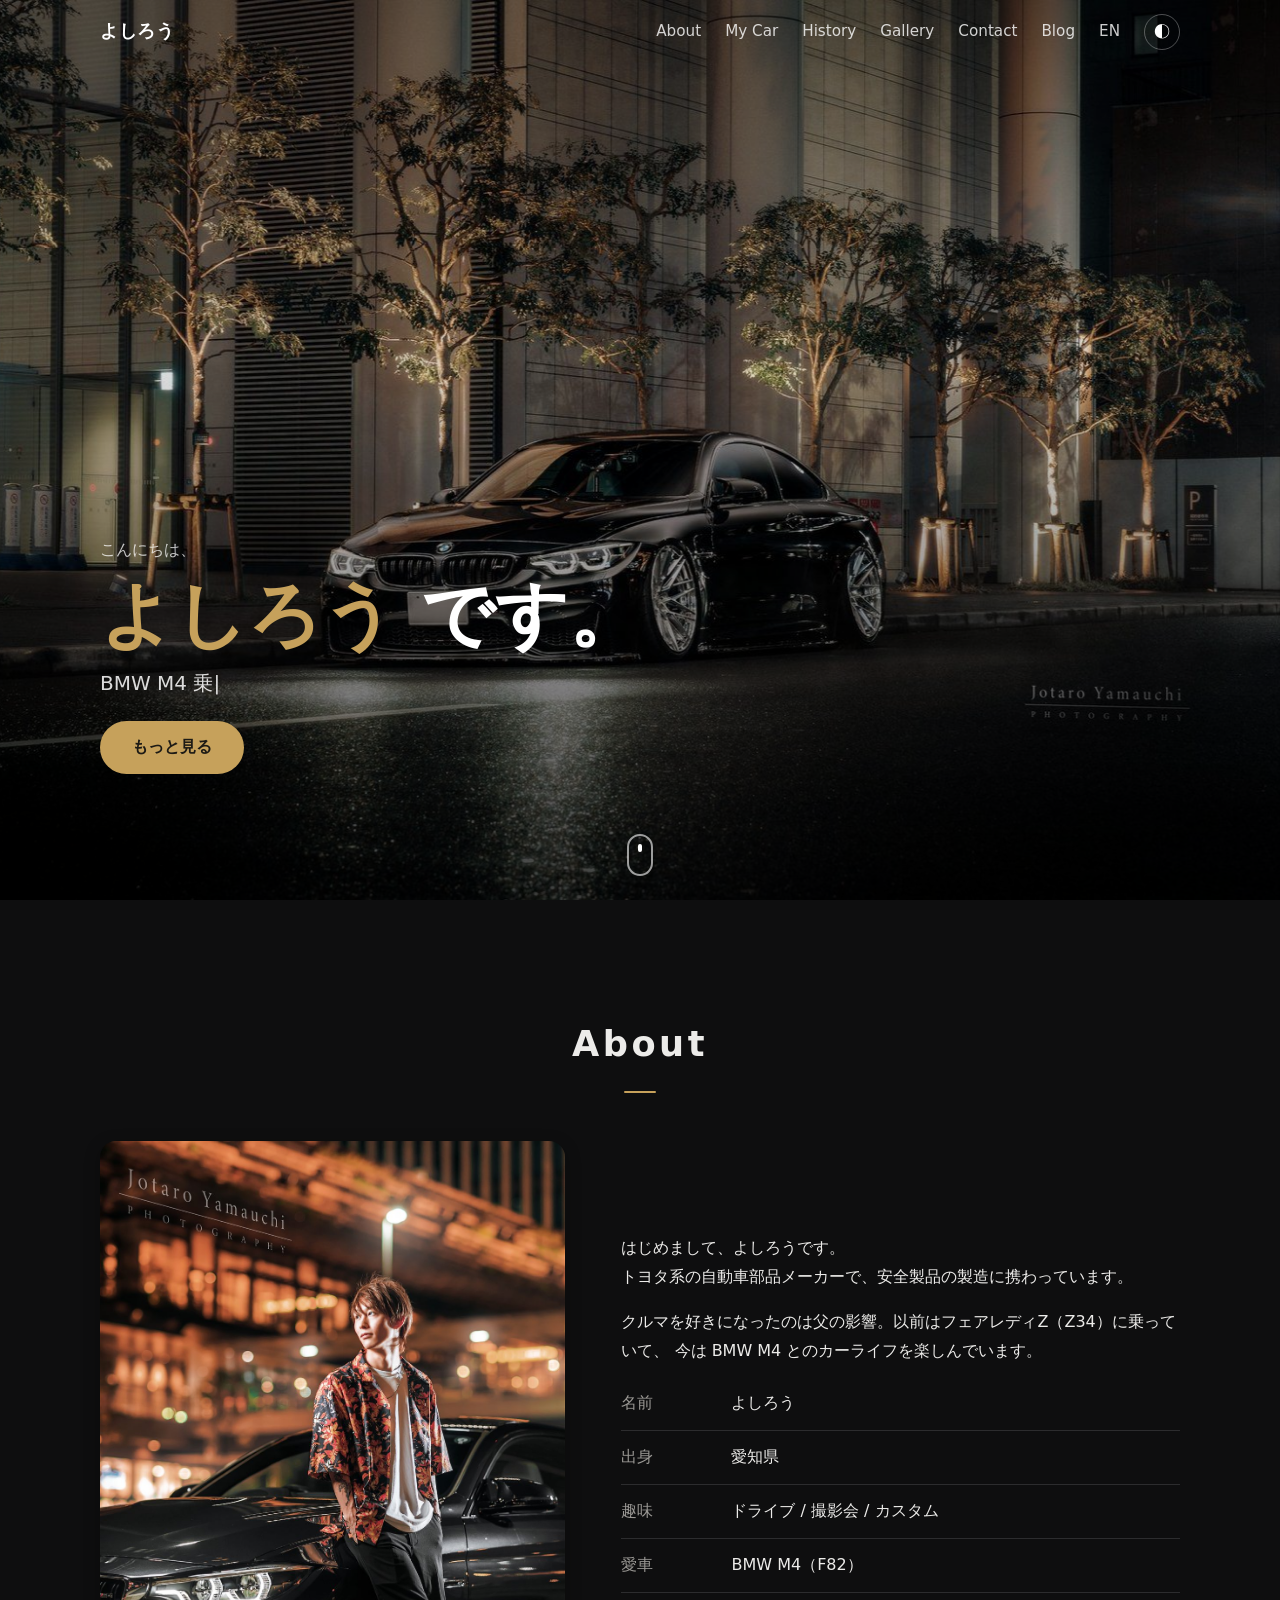
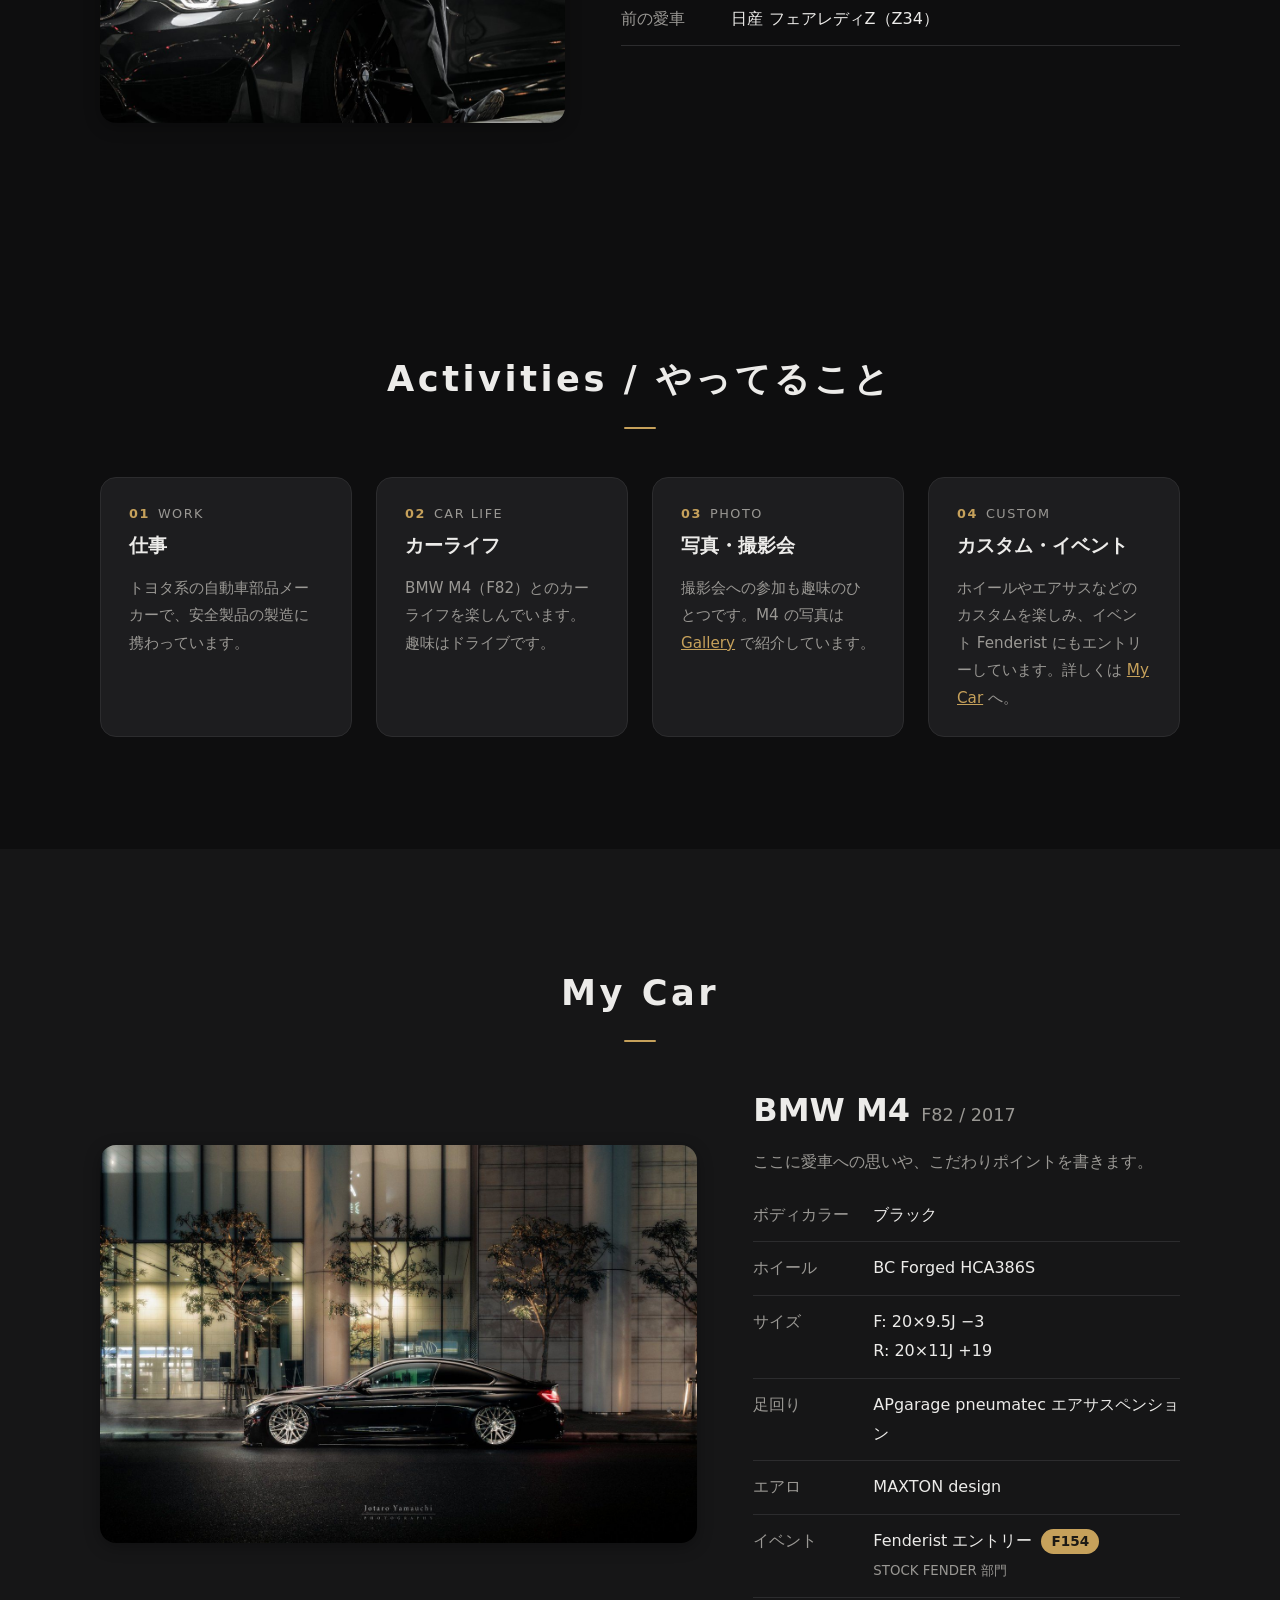
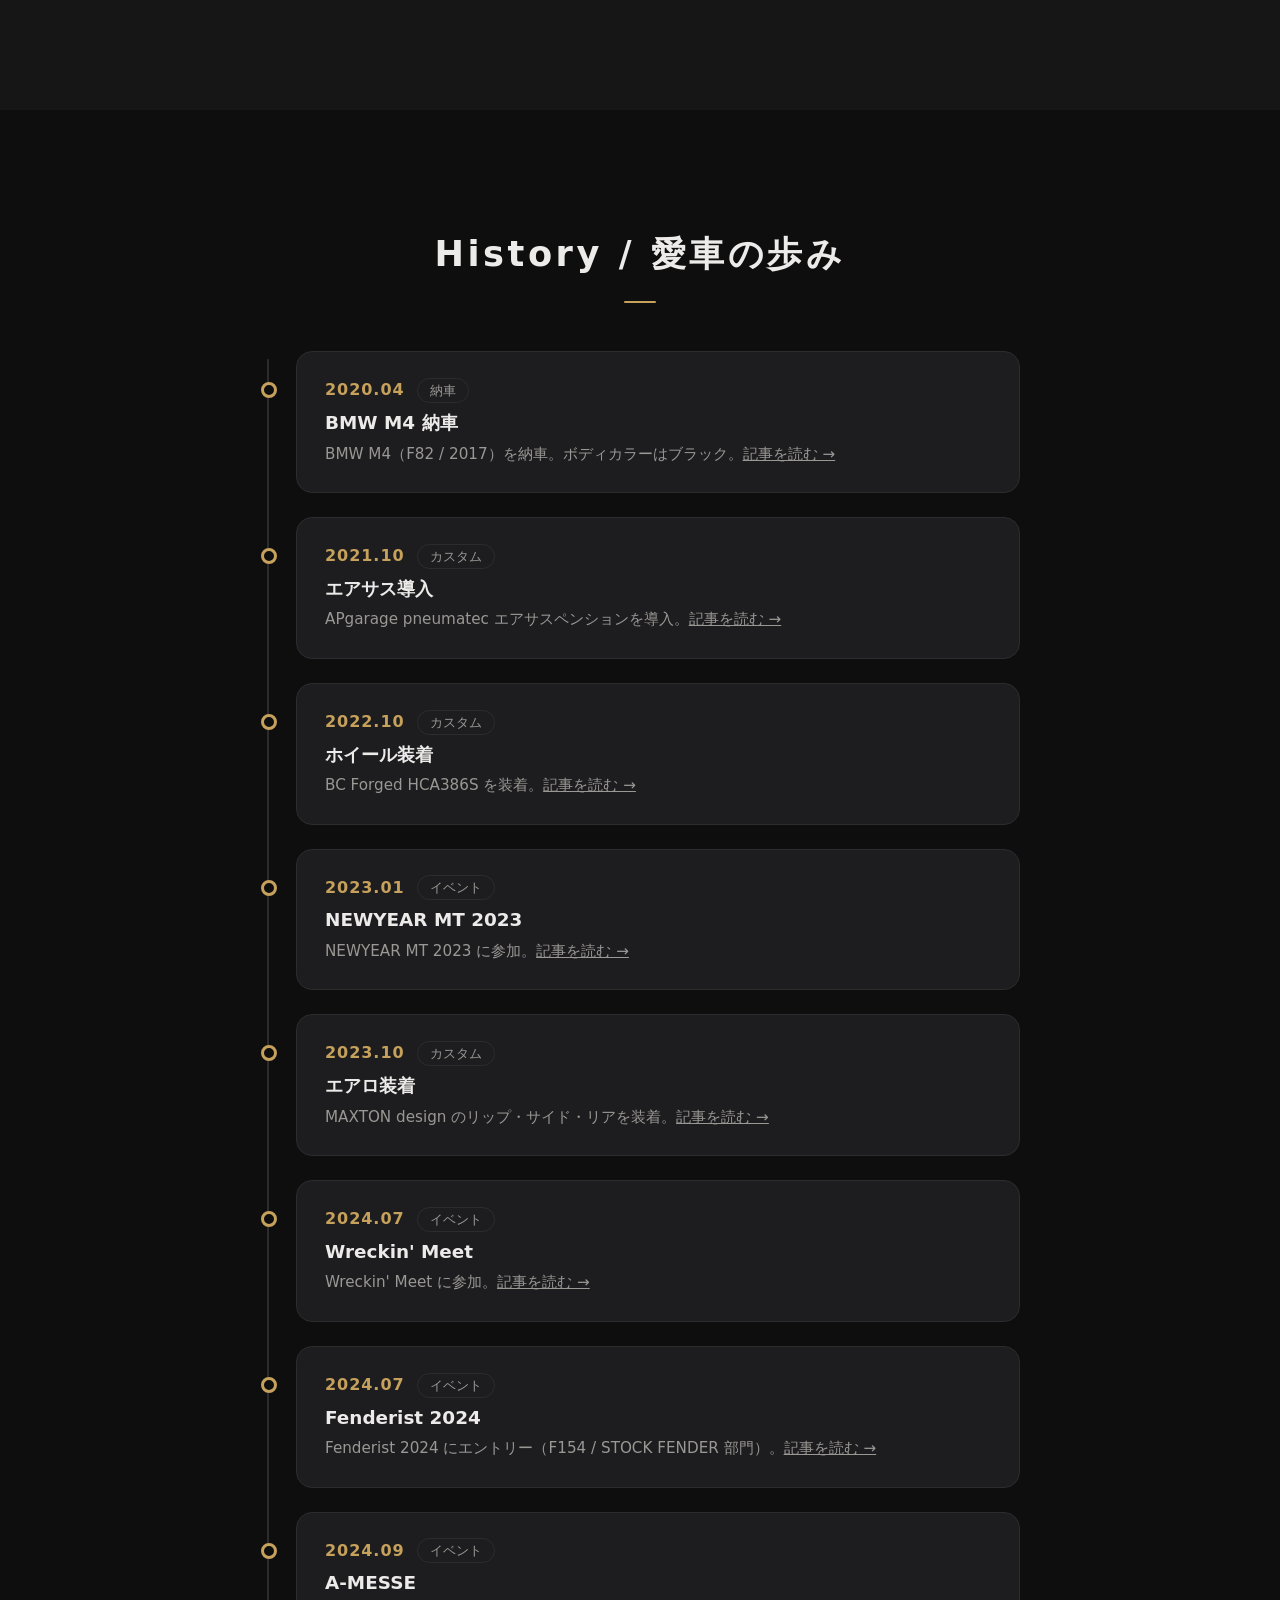
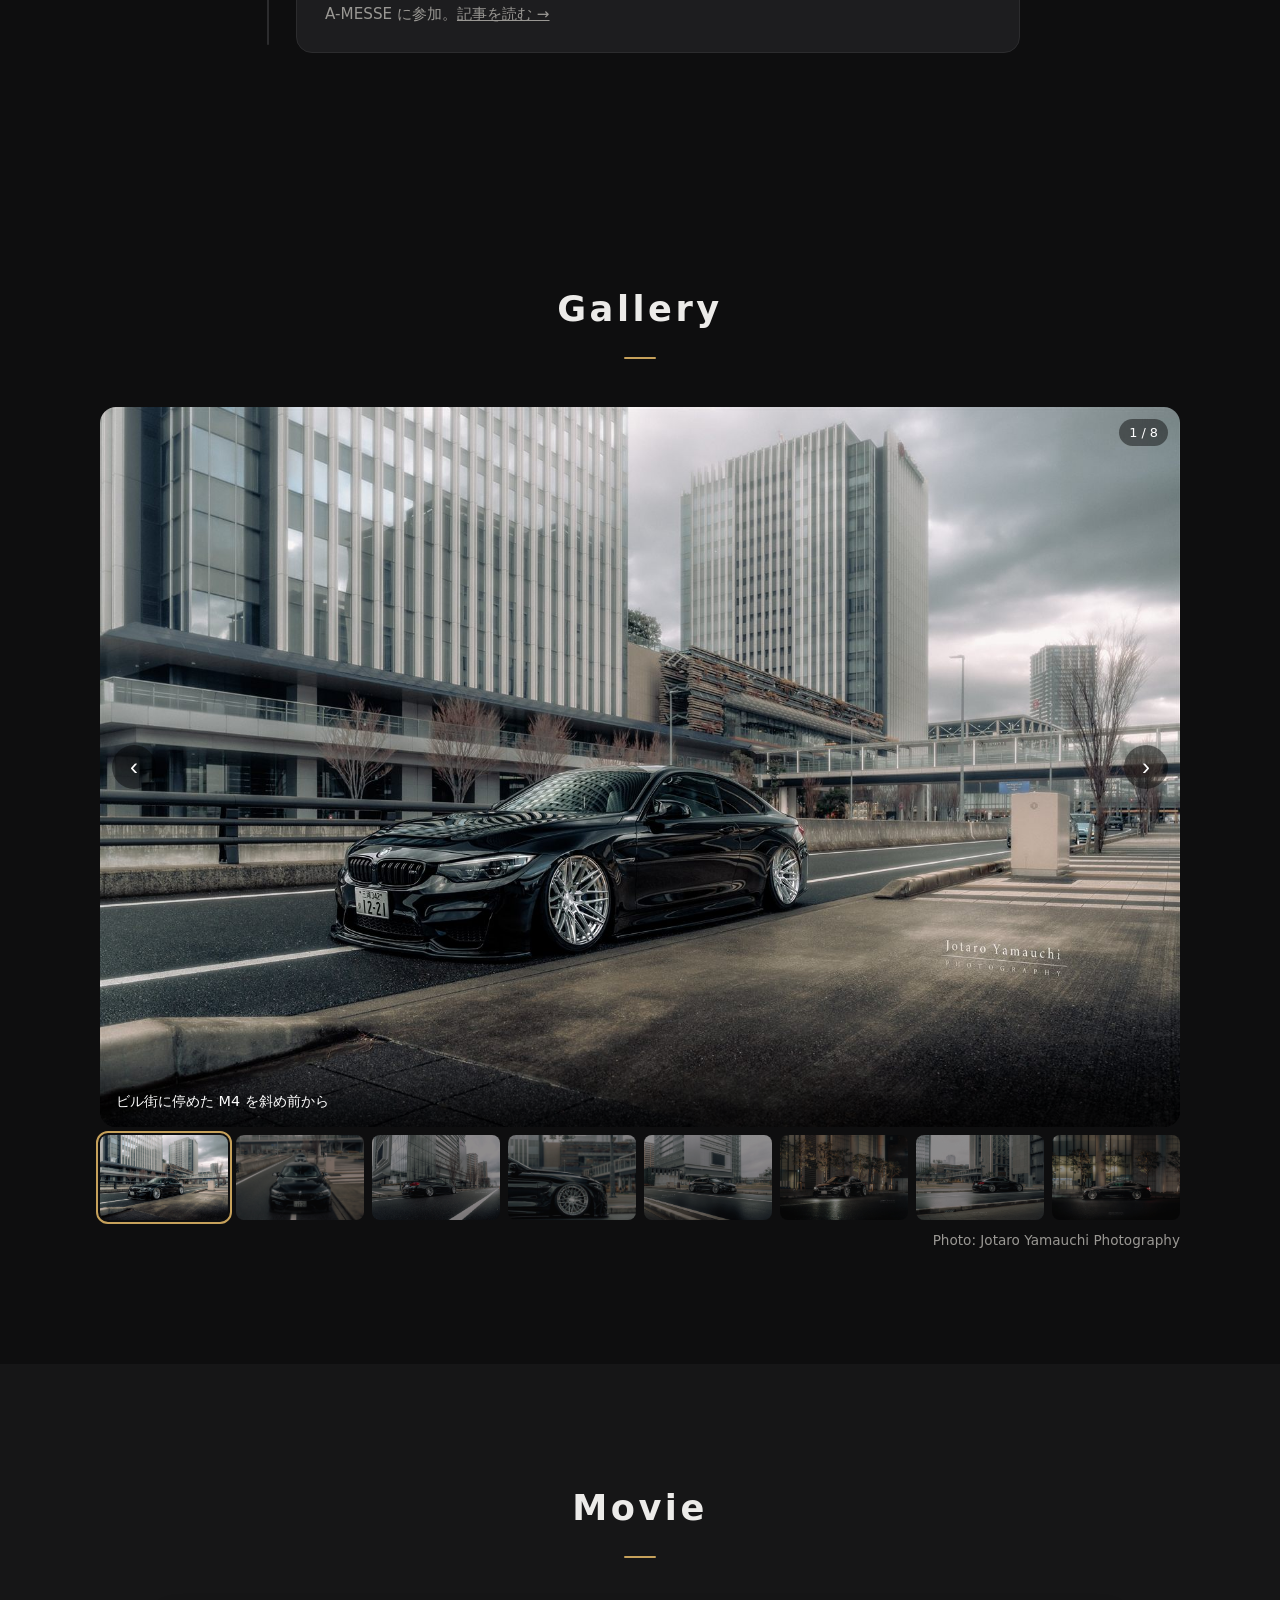
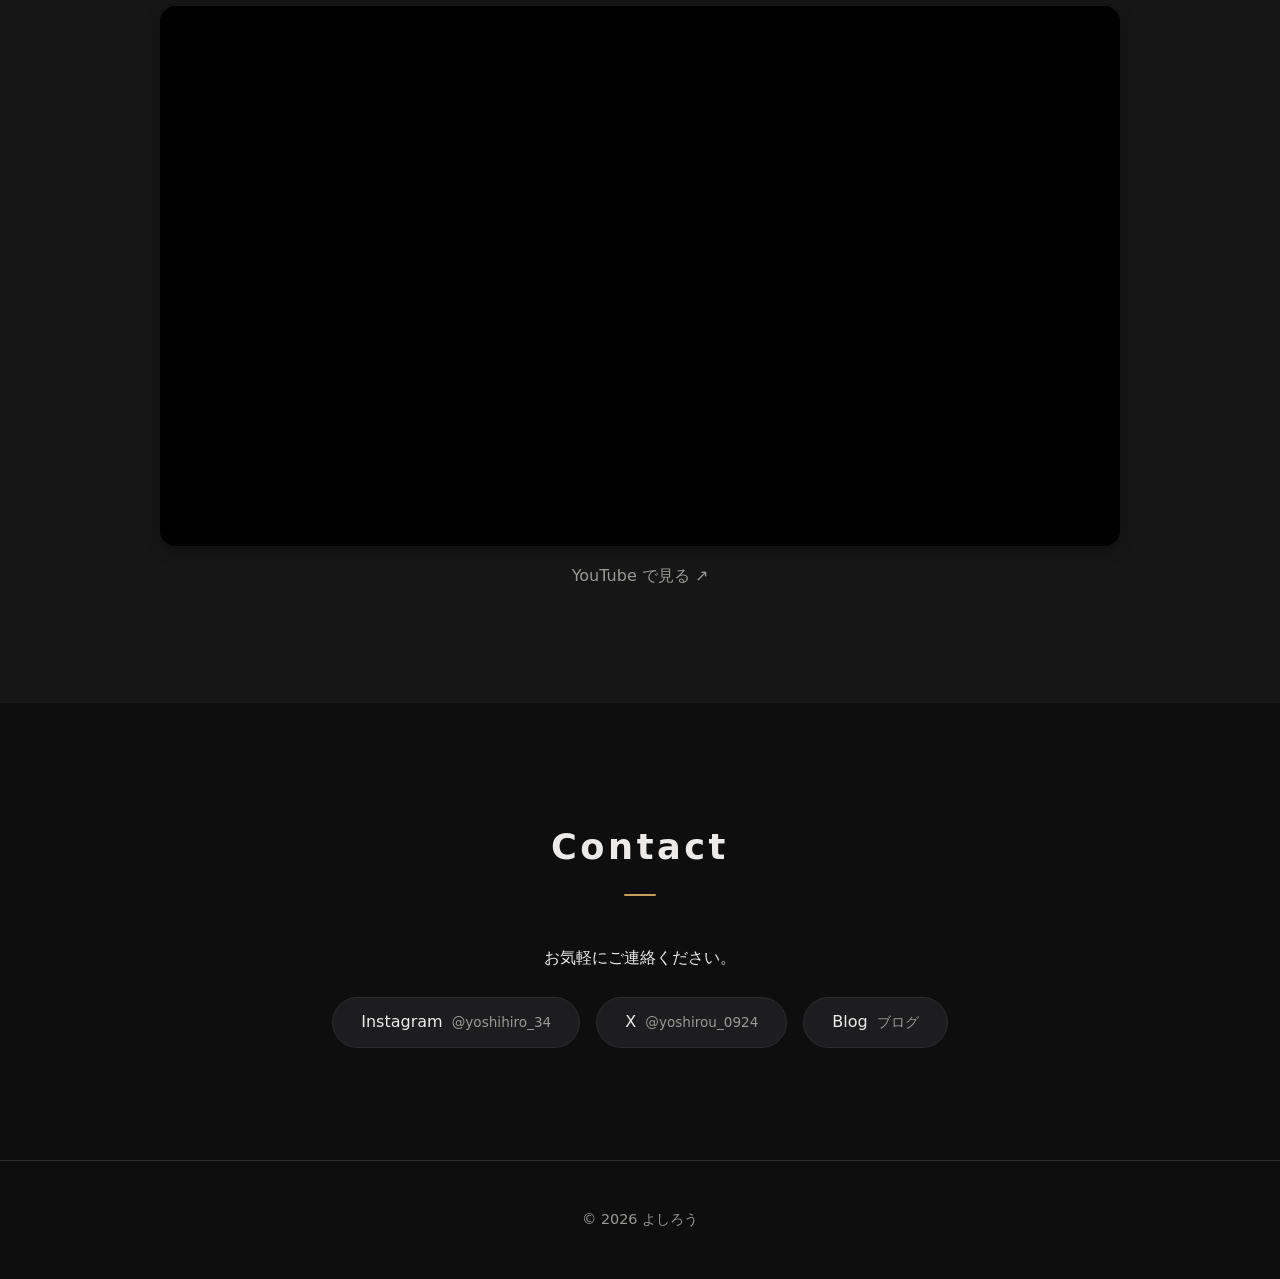
==== commit fb0c5d15: "Add article pages for History and English version" ====
--- a/index.html
+++ b/index.html
@@ -32,6 +32,7 @@
         <a href="#gallery">Gallery</a>
         <a href="#contact">Contact</a>
         <a href="blog.html">Blog</a>
+        <a href="en.html">EN</a>
         <button class="theme-toggle" aria-label="テーマを切り替える">◐</button>
       </nav>
     </div>
@@ -146,42 +147,42 @@
           <li class="timeline__item reveal">
             <p class="timeline__meta"><time datetime="2020-04">2020.04</time><span class="timeline__tag">納車</span></p>
             <h3 class="timeline__title">BMW M4 納車</h3>
-            <p class="timeline__text">BMW M4（F82 / 2017）を納車。ボディカラーはブラック。</p>
+            <p class="timeline__text">BMW M4（F82 / 2017）を納車。ボディカラーはブラック。<a href="articles/delivery.html">記事を読む →</a></p>
           </li>
           <li class="timeline__item reveal">
             <p class="timeline__meta"><time datetime="2021-10">2021.10</time><span class="timeline__tag">カスタム</span></p>
             <h3 class="timeline__title">エアサス導入</h3>
-            <p class="timeline__text">APgarage pneumatec エアサスペンションを導入。</p>
+            <p class="timeline__text">APgarage pneumatec エアサスペンションを導入。<a href="articles/air-suspension.html">記事を読む →</a></p>
           </li>
           <li class="timeline__item reveal">
             <p class="timeline__meta"><time datetime="2022-10">2022.10</time><span class="timeline__tag">カスタム</span></p>
             <h3 class="timeline__title">ホイール装着</h3>
-            <p class="timeline__text">BC Forged HCA386S を装着。</p>
+            <p class="timeline__text">BC Forged HCA386S を装着。<a href="articles/wheels.html">記事を読む →</a></p>
           </li>
           <li class="timeline__item reveal">
             <p class="timeline__meta"><time datetime="2023-01">2023.01</time><span class="timeline__tag">イベント</span></p>
             <h3 class="timeline__title">NEWYEAR MT 2023</h3>
-            <p class="timeline__text">NEWYEAR MT 2023 に参加。</p>
+            <p class="timeline__text">NEWYEAR MT 2023 に参加。<a href="articles/newyearmt.html">記事を読む →</a></p>
           </li>
           <li class="timeline__item reveal">
             <p class="timeline__meta"><time datetime="2023-10">2023.10</time><span class="timeline__tag">カスタム</span></p>
             <h3 class="timeline__title">エアロ装着</h3>
-            <p class="timeline__text">MAXTON design のリップ・サイド・リアを装着。</p>
+            <p class="timeline__text">MAXTON design のリップ・サイド・リアを装着。<a href="articles/maxton.html">記事を読む →</a></p>
           </li>
           <li class="timeline__item reveal">
             <p class="timeline__meta"><time datetime="2024-07">2024.07</time><span class="timeline__tag">イベント</span></p>
             <h3 class="timeline__title">Wreckin' Meet</h3>
-            <p class="timeline__text">Wreckin' Meet に参加。</p>
+            <p class="timeline__text">Wreckin' Meet に参加。<a href="articles/wreckinmeet.html">記事を読む →</a></p>
           </li>
           <li class="timeline__item reveal">
             <p class="timeline__meta"><time datetime="2024-07">2024.07</time><span class="timeline__tag">イベント</span></p>
             <h3 class="timeline__title">Fenderist 2024</h3>
-            <p class="timeline__text">Fenderist 2024 にエントリー（F154 / STOCK FENDER 部門）。<a href="blog.html#post-fenderist">ブログで見る →</a></p>
+            <p class="timeline__text">Fenderist 2024 にエントリー（F154 / STOCK FENDER 部門）。<a href="articles/fenderist.html">記事を読む →</a></p>
           </li>
           <li class="timeline__item reveal">
             <p class="timeline__meta"><time datetime="2024-09">2024.09</time><span class="timeline__tag">イベント</span></p>
             <h3 class="timeline__title">A-MESSE</h3>
-            <p class="timeline__text">A-MESSE に参加。</p>
+            <p class="timeline__text">A-MESSE に参加。<a href="articles/amesse.html">記事を読む →</a></p>
           </li>
         </ol>
       </div>
--- a/style.css
+++ b/style.css
@@ -347,3 +347,17 @@
   .hero__video { display: none; }
   .reveal { transition: none; }
 }
+
+/* ===== Article ===== */
+.article__wrap { max-width: 760px; }
+.article__meta { display: flex; align-items: center; gap: 12px; color: var(--muted); margin: 0 0 8px; }
+.article__title { font-size: 2rem; letter-spacing: 0.04em; margin: 0 0 24px; }
+.article__hero { margin: 0 0 28px; border-radius: var(--radius); overflow: hidden; }
+.article__hero img { width: 100%; height: auto; display: block; }
+.article__text { line-height: 1.9; margin: 0 0 16px; }
+.article__nav {
+  display: flex; justify-content: space-between; gap: 16px; flex-wrap: wrap;
+  margin-top: 40px; padding-top: 20px; border-top: 1px solid var(--border);
+}
+.article__nav a { color: var(--accent); text-decoration: none; }
+.article__nav a:hover { text-decoration: underline; }
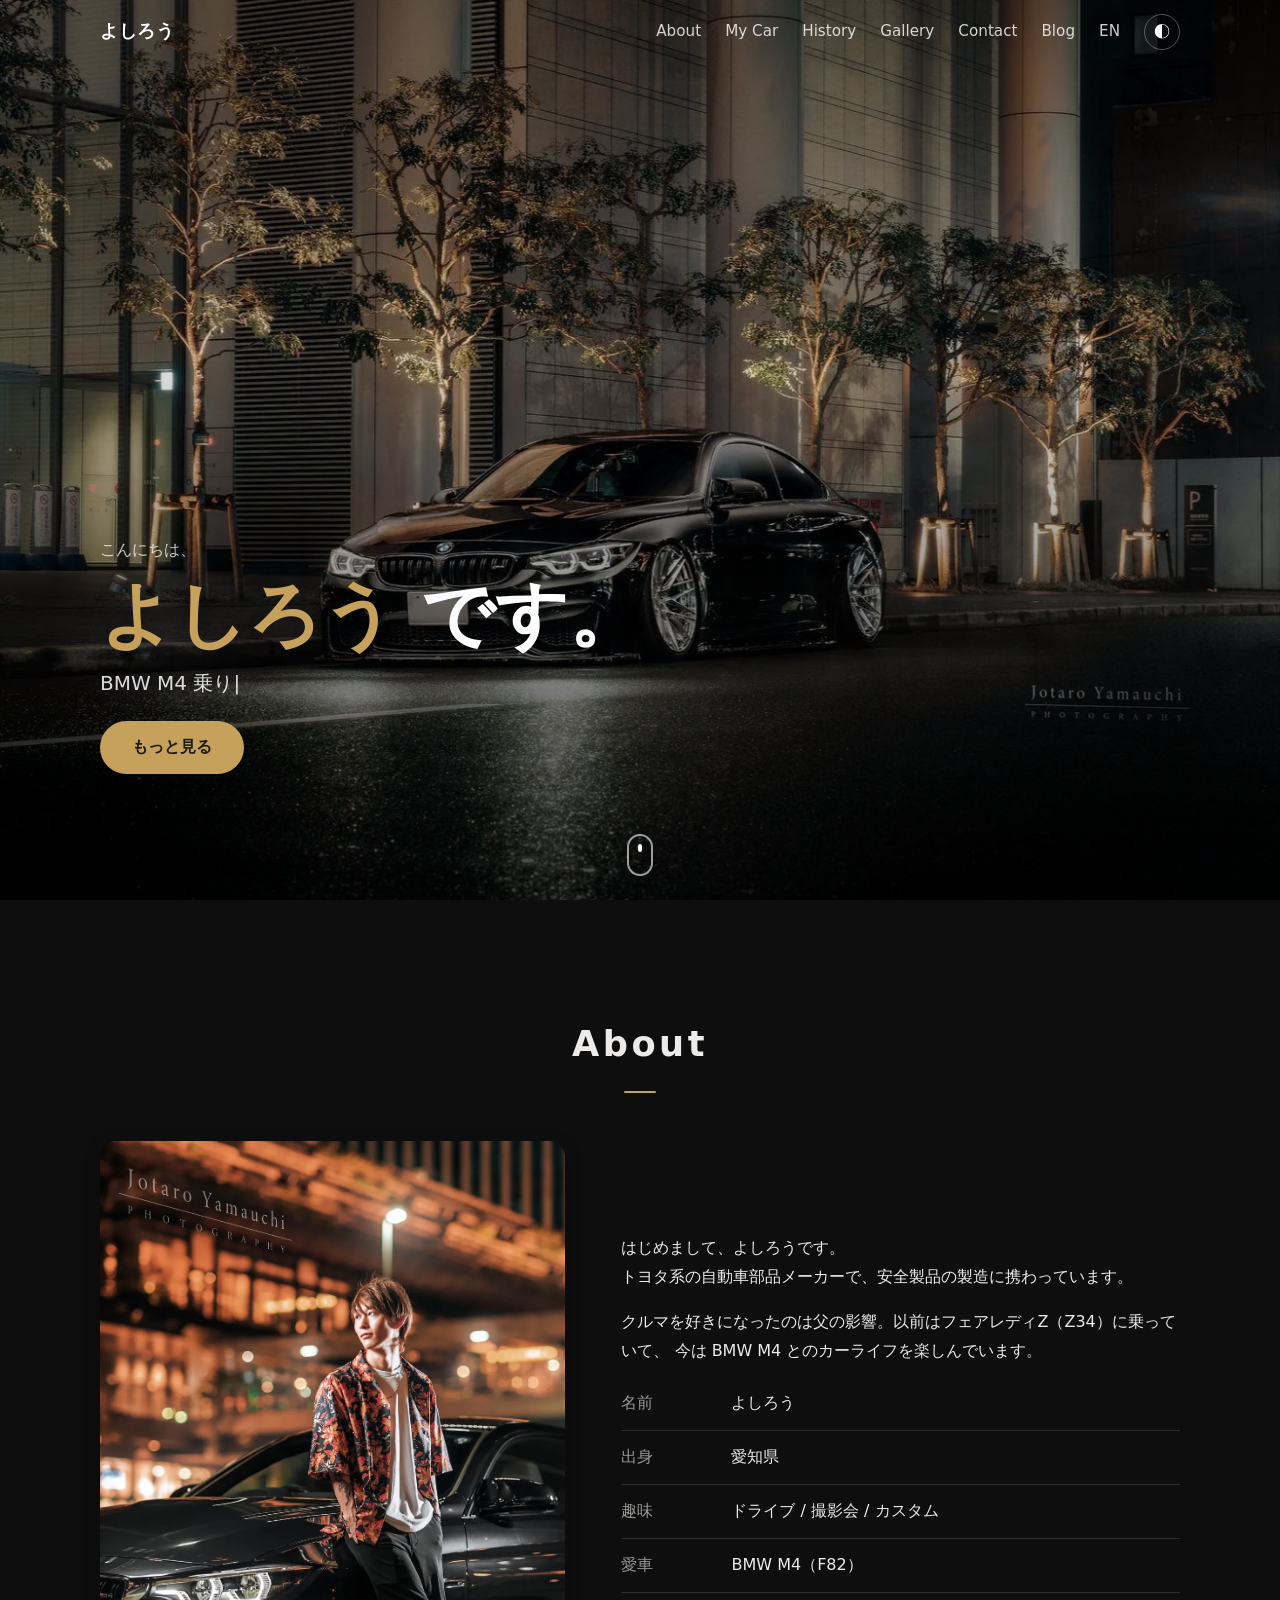
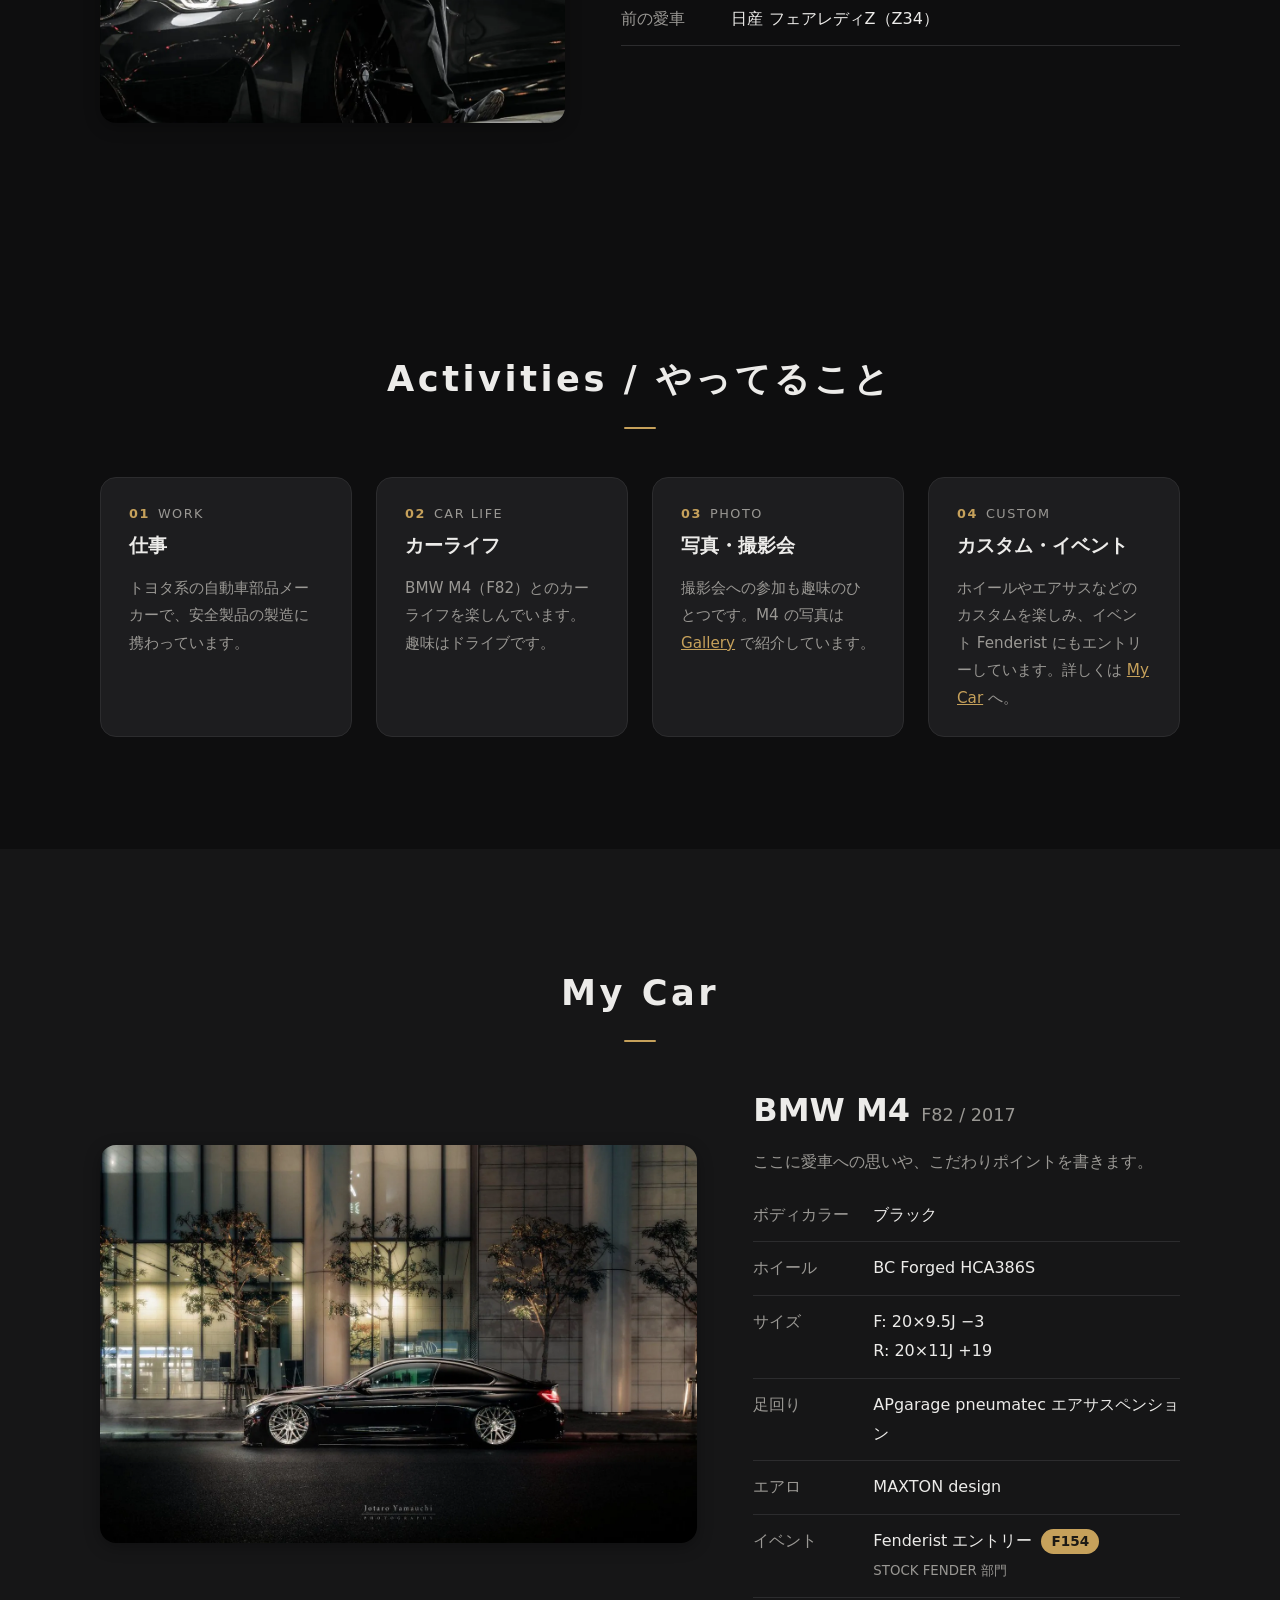
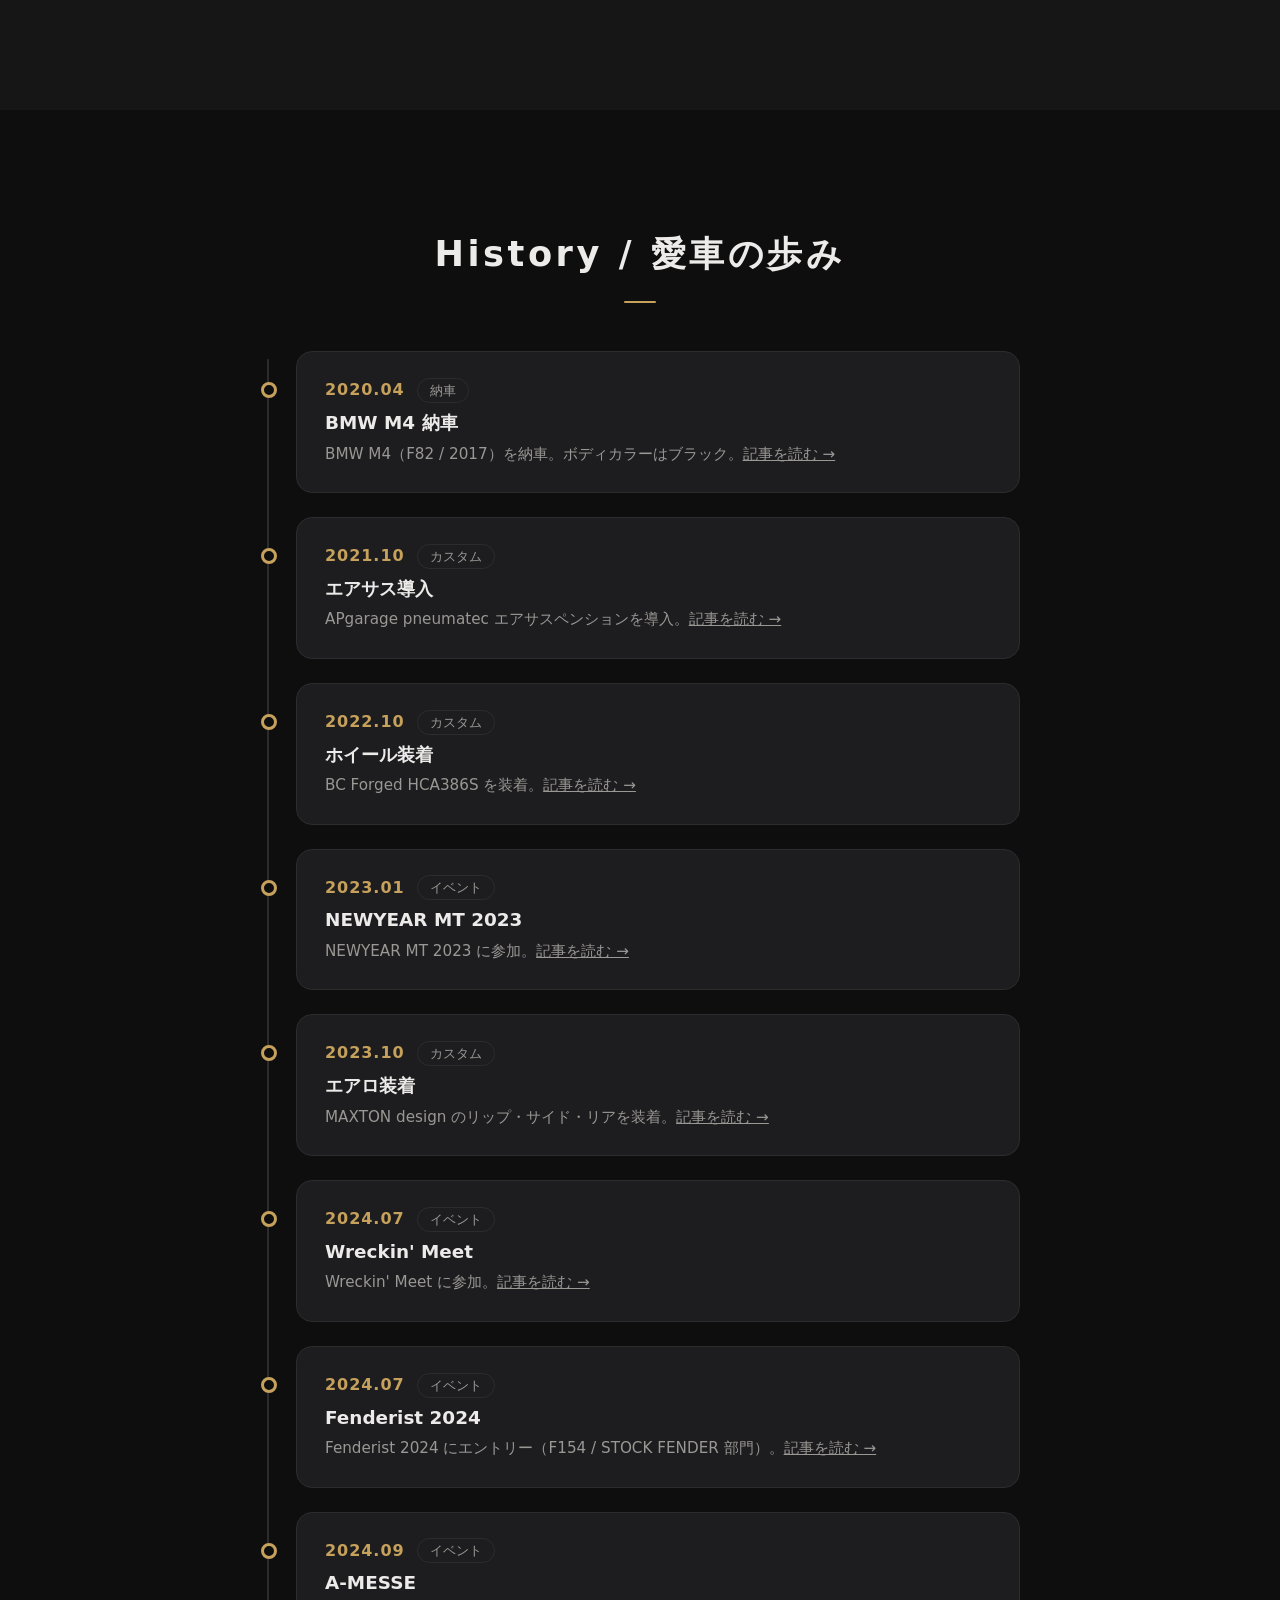
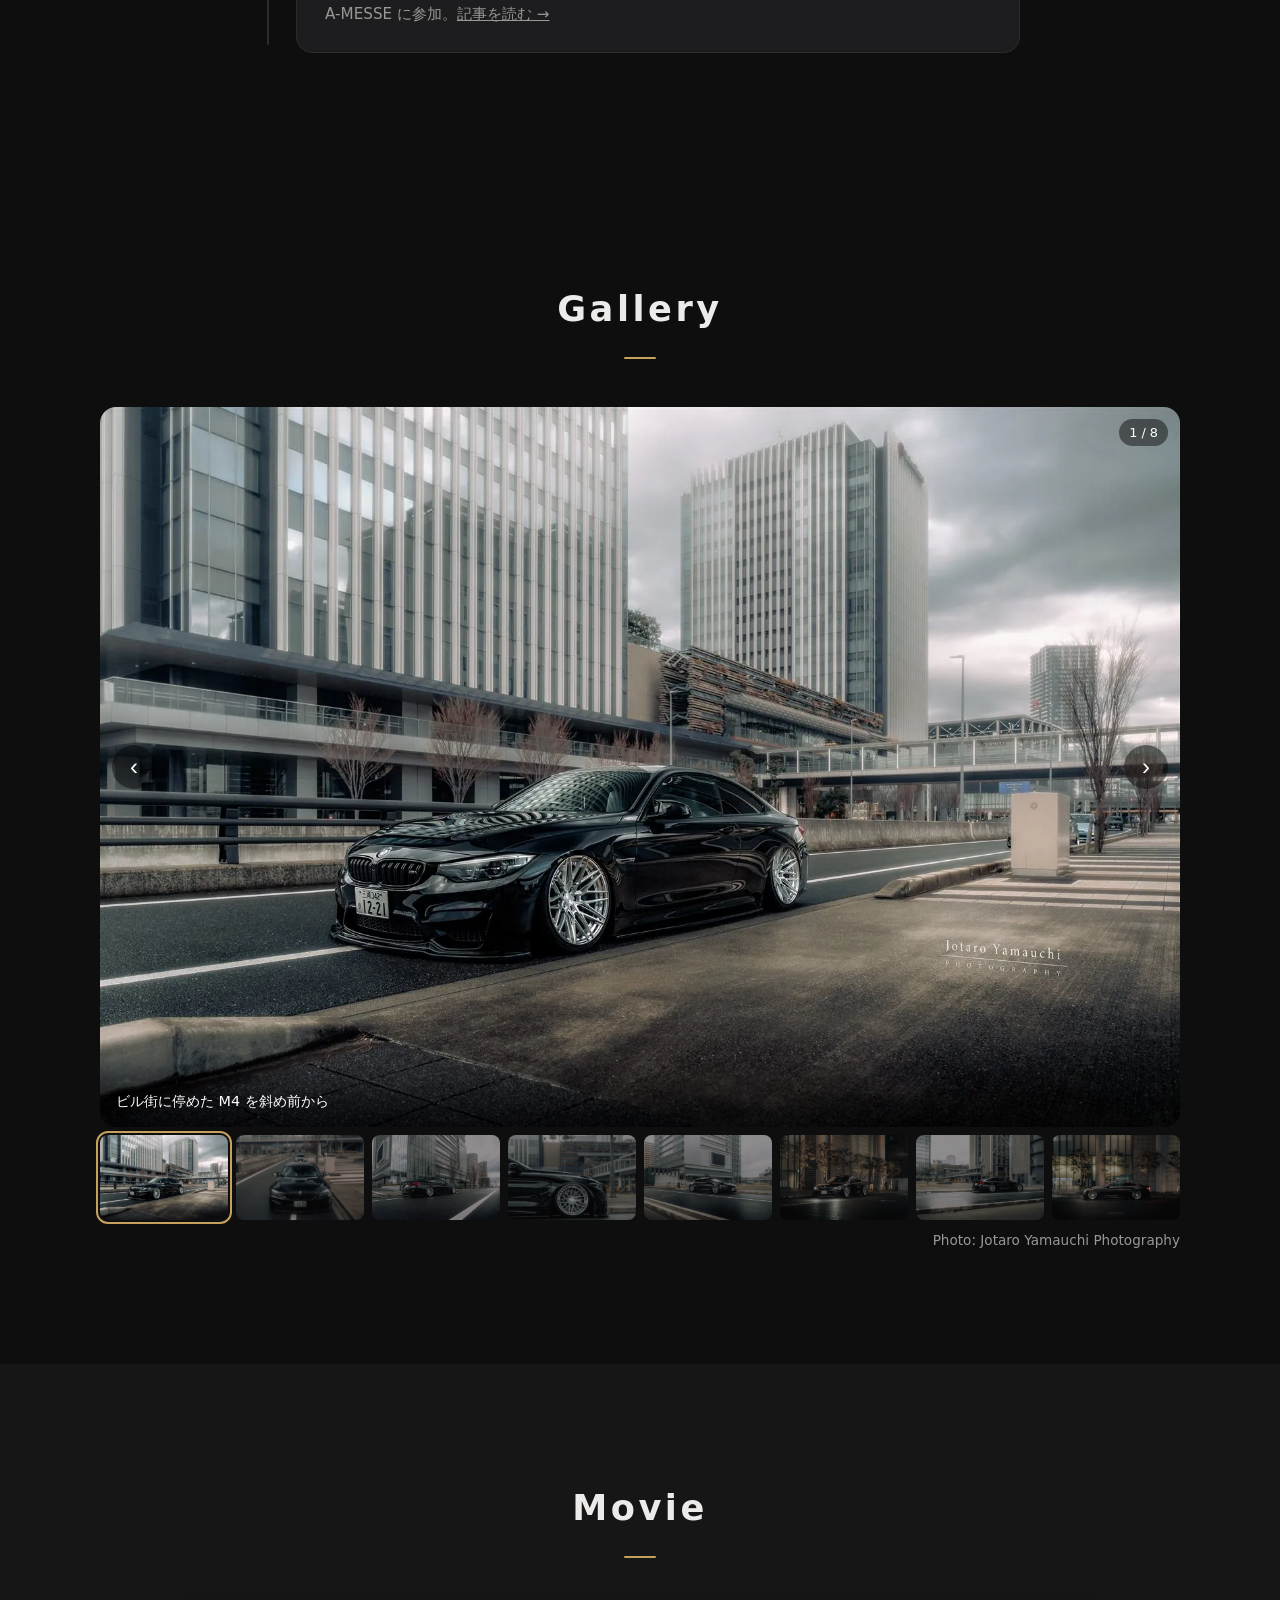
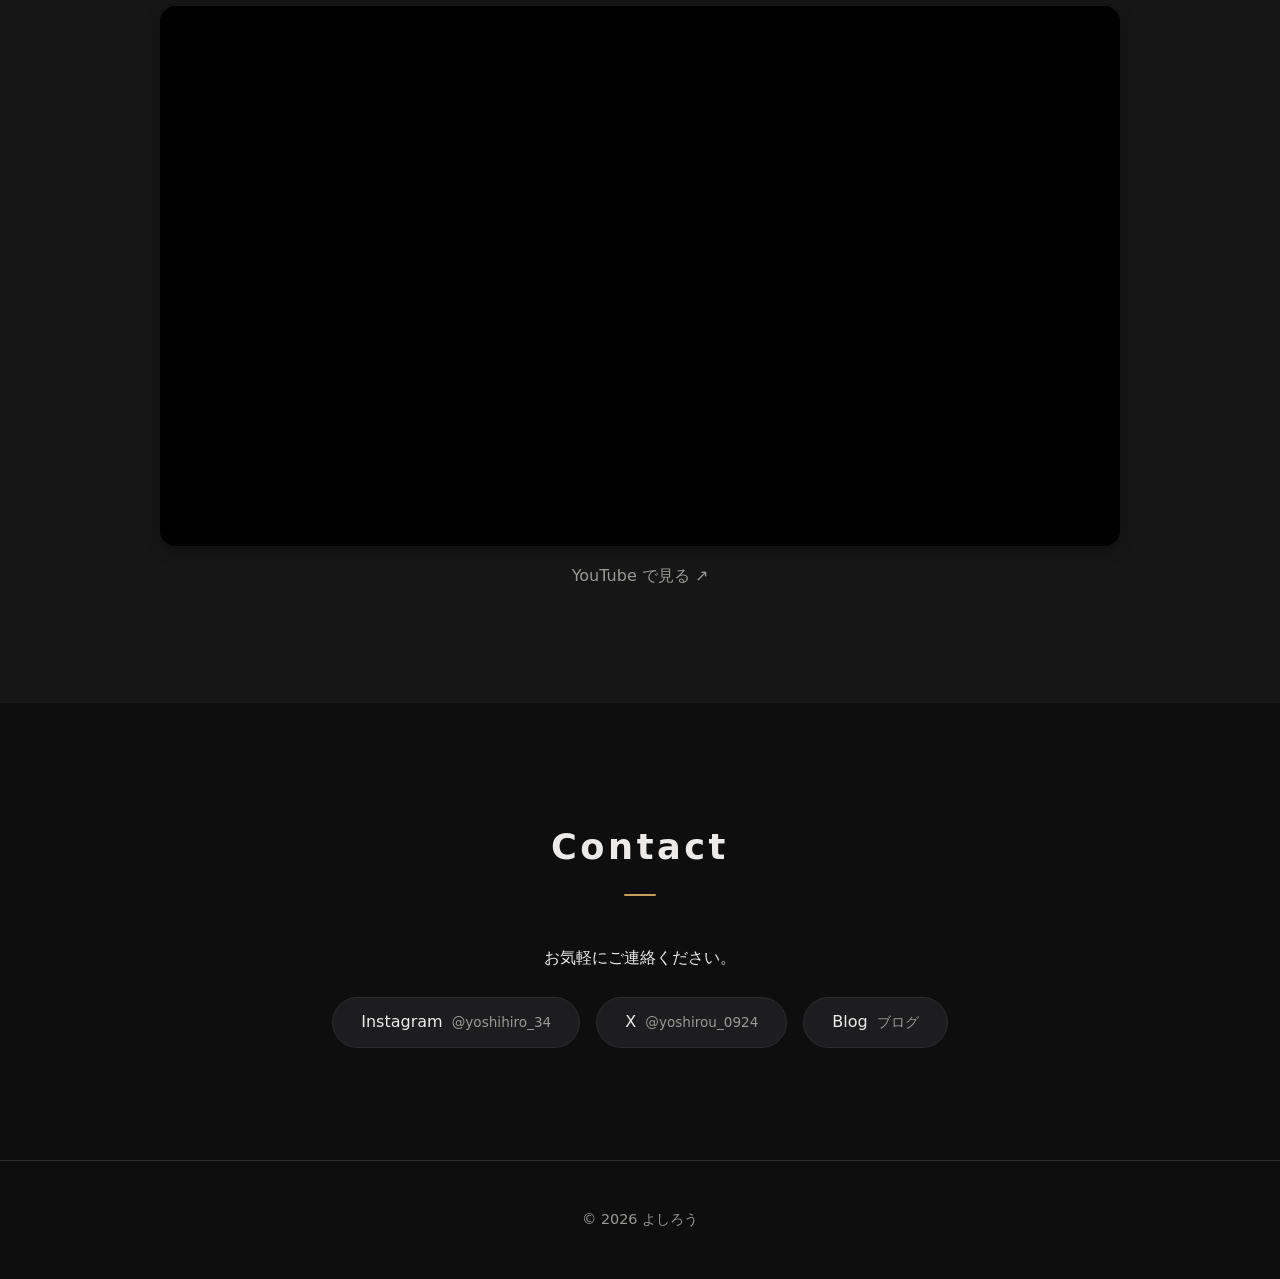
==== commit 19c108a4: "Enable favicon and WebP images" ====
--- a/index.html
+++ b/index.html
@@ -17,6 +17,10 @@
   <meta name="twitter:description" content="よしろう の自己紹介サイト。愛車 BMW M4 の写真と動画。">
   <meta name="twitter:image" content="https://ayonbrasil1994-dev.github.io/Yoshirou/images/web/night-front.jpg">
   <link rel="stylesheet" href="style.css">
+  <link rel="icon" href="favicon.ico" sizes="any">
+  <link rel="icon" type="image/png" sizes="32x32" href="favicon-32.png">
+  <link rel="icon" type="image/png" sizes="512x512" href="favicon-512.png">
+  <link rel="apple-touch-icon" href="apple-touch-icon.png">
 </head>
 <body>
   <header class="header">
@@ -41,7 +45,7 @@
   <main id="top">
     <!-- ヒーロー：夜の M4 を背景に -->
     <section class="hero">
-      <img class="hero__bg" src="images/web/night-front.jpg" alt="" fetchpriority="high">
+      <img class="hero__bg" src="images/web/night-front.webp" alt="" fetchpriority="high">
       <div class="hero__video" aria-hidden="true">
         <iframe src="https://www.youtube-nocookie.com/embed/ufaxEfgtLSU?autoplay=1&mute=1&loop=1&playlist=ufaxEfgtLSU&controls=0&rel=0&playsinline=1&modestbranding=1&disablekb=1" title="" tabindex="-1" allow="autoplay; encrypted-media" referrerpolicy="strict-origin-when-cross-origin"></iframe>
       </div>
@@ -63,7 +67,7 @@
         <h2 class="section__title reveal">About</h2>
         <div class="about">
           <figure class="about__photo reveal">
-            <img src="images/web/me.jpg" alt="愛車の M4 の前に立つ本人" loading="lazy" width="1067" height="1600">
+            <img src="images/web/me.webp" alt="愛車の M4 の前に立つ本人" loading="lazy" width="1067" height="1600">
           </figure>
           <div class="about__text reveal">
             <p>
@@ -121,7 +125,7 @@
         <h2 class="section__title reveal">My Car</h2>
         <div class="car">
           <div class="car__photo reveal">
-            <img src="images/web/night-side.jpg" alt="夜のビル前に停めた M4 の真横" loading="lazy" width="1386" height="924">
+            <img src="images/web/night-side.webp" alt="夜のビル前に停めた M4 の真横" loading="lazy" width="1386" height="924">
           </div>
           <div class="car__info reveal">
             <h3 class="car__name">BMW M4 <span>F82 / 2017</span></h3>
@@ -195,14 +199,14 @@
         <div class="slideshow reveal">
           <div class="slideshow__stage">
             <button class="slideshow__main" aria-label="写真を拡大表示">
-              <img class="slideshow__img is-active" src="images/web/front-city.jpg" alt="ビル街に停めた M4 を斜め前から" fetchpriority="high">
-              <img class="slideshow__img" src="images/web/front-street.jpg" alt="道路の中央に停めた M4 を正面から" loading="lazy">
-              <img class="slideshow__img" src="images/web/rear-building.jpg" alt="ガラス張りのビル前の M4 を斜め後ろから" loading="lazy">
-              <img class="slideshow__img" src="images/web/wheel.jpg" alt="フロントホイールのアップ" loading="lazy">
-              <img class="slideshow__img" src="images/web/front-side.jpg" alt="ビル前の道路を走る M4" loading="lazy">
-              <img class="slideshow__img" src="images/web/night-front.jpg" alt="夜の並木道に停めた M4" loading="lazy">
-              <img class="slideshow__img" src="images/web/rear-side.jpg" alt="広場の前の M4 を後ろから" loading="lazy">
-              <img class="slideshow__img" src="images/web/night-side.jpg" alt="夜の M4 の真横" loading="lazy">
+              <img class="slideshow__img is-active" src="images/web/front-city.webp" alt="ビル街に停めた M4 を斜め前から" fetchpriority="high">
+              <img class="slideshow__img" src="images/web/front-street.webp" alt="道路の中央に停めた M4 を正面から" loading="lazy">
+              <img class="slideshow__img" src="images/web/rear-building.webp" alt="ガラス張りのビル前の M4 を斜め後ろから" loading="lazy">
+              <img class="slideshow__img" src="images/web/wheel.webp" alt="フロントホイールのアップ" loading="lazy">
+              <img class="slideshow__img" src="images/web/front-side.webp" alt="ビル前の道路を走る M4" loading="lazy">
+              <img class="slideshow__img" src="images/web/night-front.webp" alt="夜の並木道に停めた M4" loading="lazy">
+              <img class="slideshow__img" src="images/web/rear-side.webp" alt="広場の前の M4 を後ろから" loading="lazy">
+              <img class="slideshow__img" src="images/web/night-side.webp" alt="夜の M4 の真横" loading="lazy">
             </button>
             <button class="slideshow__nav slideshow__nav--prev" aria-label="前の写真">‹</button>
             <button class="slideshow__nav slideshow__nav--next" aria-label="次の写真">›</button>
@@ -210,14 +214,14 @@
             <p class="slideshow__count">1 / 8</p>
           </div>
           <div class="slideshow__thumbs">
-            <button class="slideshow__thumb is-active" aria-label="1枚目：ビル街に停めた M4 を斜め前から"><img src="images/web/front-city.jpg" alt="" loading="lazy"></button>
-            <button class="slideshow__thumb" aria-label="2枚目：道路の中央に停めた M4 を正面から"><img src="images/web/front-street.jpg" alt="" loading="lazy"></button>
-            <button class="slideshow__thumb" aria-label="3枚目：ガラス張りのビル前の M4 を斜め後ろから"><img src="images/web/rear-building.jpg" alt="" loading="lazy"></button>
-            <button class="slideshow__thumb" aria-label="4枚目：フロントホイールのアップ"><img src="images/web/wheel.jpg" alt="" loading="lazy"></button>
-            <button class="slideshow__thumb" aria-label="5枚目：ビル前の道路を走る M4"><img src="images/web/front-side.jpg" alt="" loading="lazy"></button>
-            <button class="slideshow__thumb" aria-label="6枚目：夜の並木道に停めた M4"><img src="images/web/night-front.jpg" alt="" loading="lazy"></button>
-            <button class="slideshow__thumb" aria-label="7枚目：広場の前の M4 を後ろから"><img src="images/web/rear-side.jpg" alt="" loading="lazy"></button>
-            <button class="slideshow__thumb" aria-label="8枚目：夜の M4 の真横"><img src="images/web/night-side.jpg" alt="" loading="lazy"></button>
+            <button class="slideshow__thumb is-active" aria-label="1枚目：ビル街に停めた M4 を斜め前から"><img src="images/web/front-city.webp" alt="" loading="lazy"></button>
+            <button class="slideshow__thumb" aria-label="2枚目：道路の中央に停めた M4 を正面から"><img src="images/web/front-street.webp" alt="" loading="lazy"></button>
+            <button class="slideshow__thumb" aria-label="3枚目：ガラス張りのビル前の M4 を斜め後ろから"><img src="images/web/rear-building.webp" alt="" loading="lazy"></button>
+            <button class="slideshow__thumb" aria-label="4枚目：フロントホイールのアップ"><img src="images/web/wheel.webp" alt="" loading="lazy"></button>
+            <button class="slideshow__thumb" aria-label="5枚目：ビル前の道路を走る M4"><img src="images/web/front-side.webp" alt="" loading="lazy"></button>
+            <button class="slideshow__thumb" aria-label="6枚目：夜の並木道に停めた M4"><img src="images/web/night-front.webp" alt="" loading="lazy"></button>
+            <button class="slideshow__thumb" aria-label="7枚目：広場の前の M4 を後ろから"><img src="images/web/rear-side.webp" alt="" loading="lazy"></button>
+            <button class="slideshow__thumb" aria-label="8枚目：夜の M4 の真横"><img src="images/web/night-side.webp" alt="" loading="lazy"></button>
           </div>
         </div>
         <p class="credit reveal">Photo: Jotaro Yamauchi Photography</p>
--- a/style.css
+++ b/style.css
@@ -355,6 +355,10 @@
 .article__hero { margin: 0 0 28px; border-radius: var(--radius); overflow: hidden; }
 .article__hero img { width: 100%; height: auto; display: block; }
 .article__text { line-height: 1.9; margin: 0 0 16px; }
+.article__photos { columns: 2; column-gap: 14px; margin: 28px 0 8px; }
+.article__photos img { width: 100%; height: auto; display: block; border-radius: 12px; margin: 0 0 14px; break-inside: avoid; }
+.article__credit { color: var(--muted); font-size: 0.85rem; margin: 0 0 8px; }
+@media (max-width: 640px) { .article__photos { columns: 1; } }
 .article__nav {
   display: flex; justify-content: space-between; gap: 16px; flex-wrap: wrap;
   margin-top: 40px; padding-top: 20px; border-top: 1px solid var(--border);
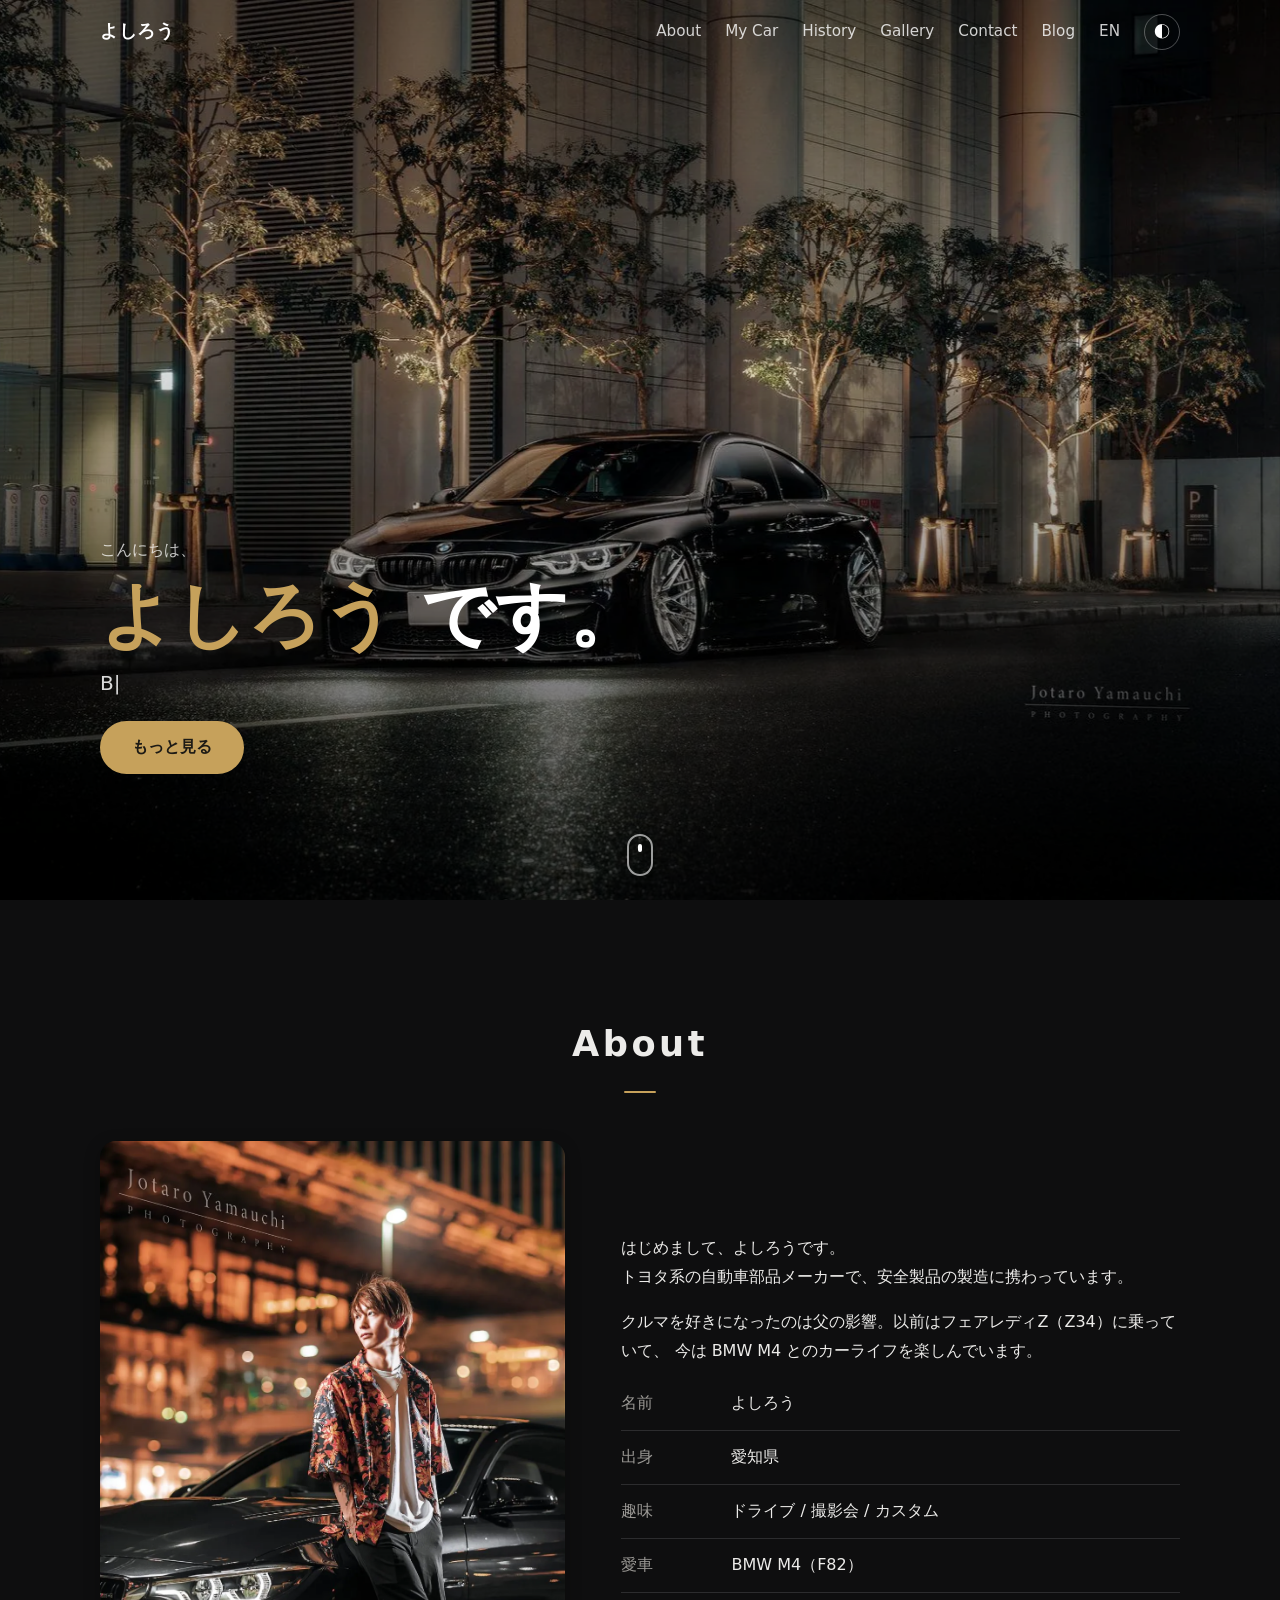
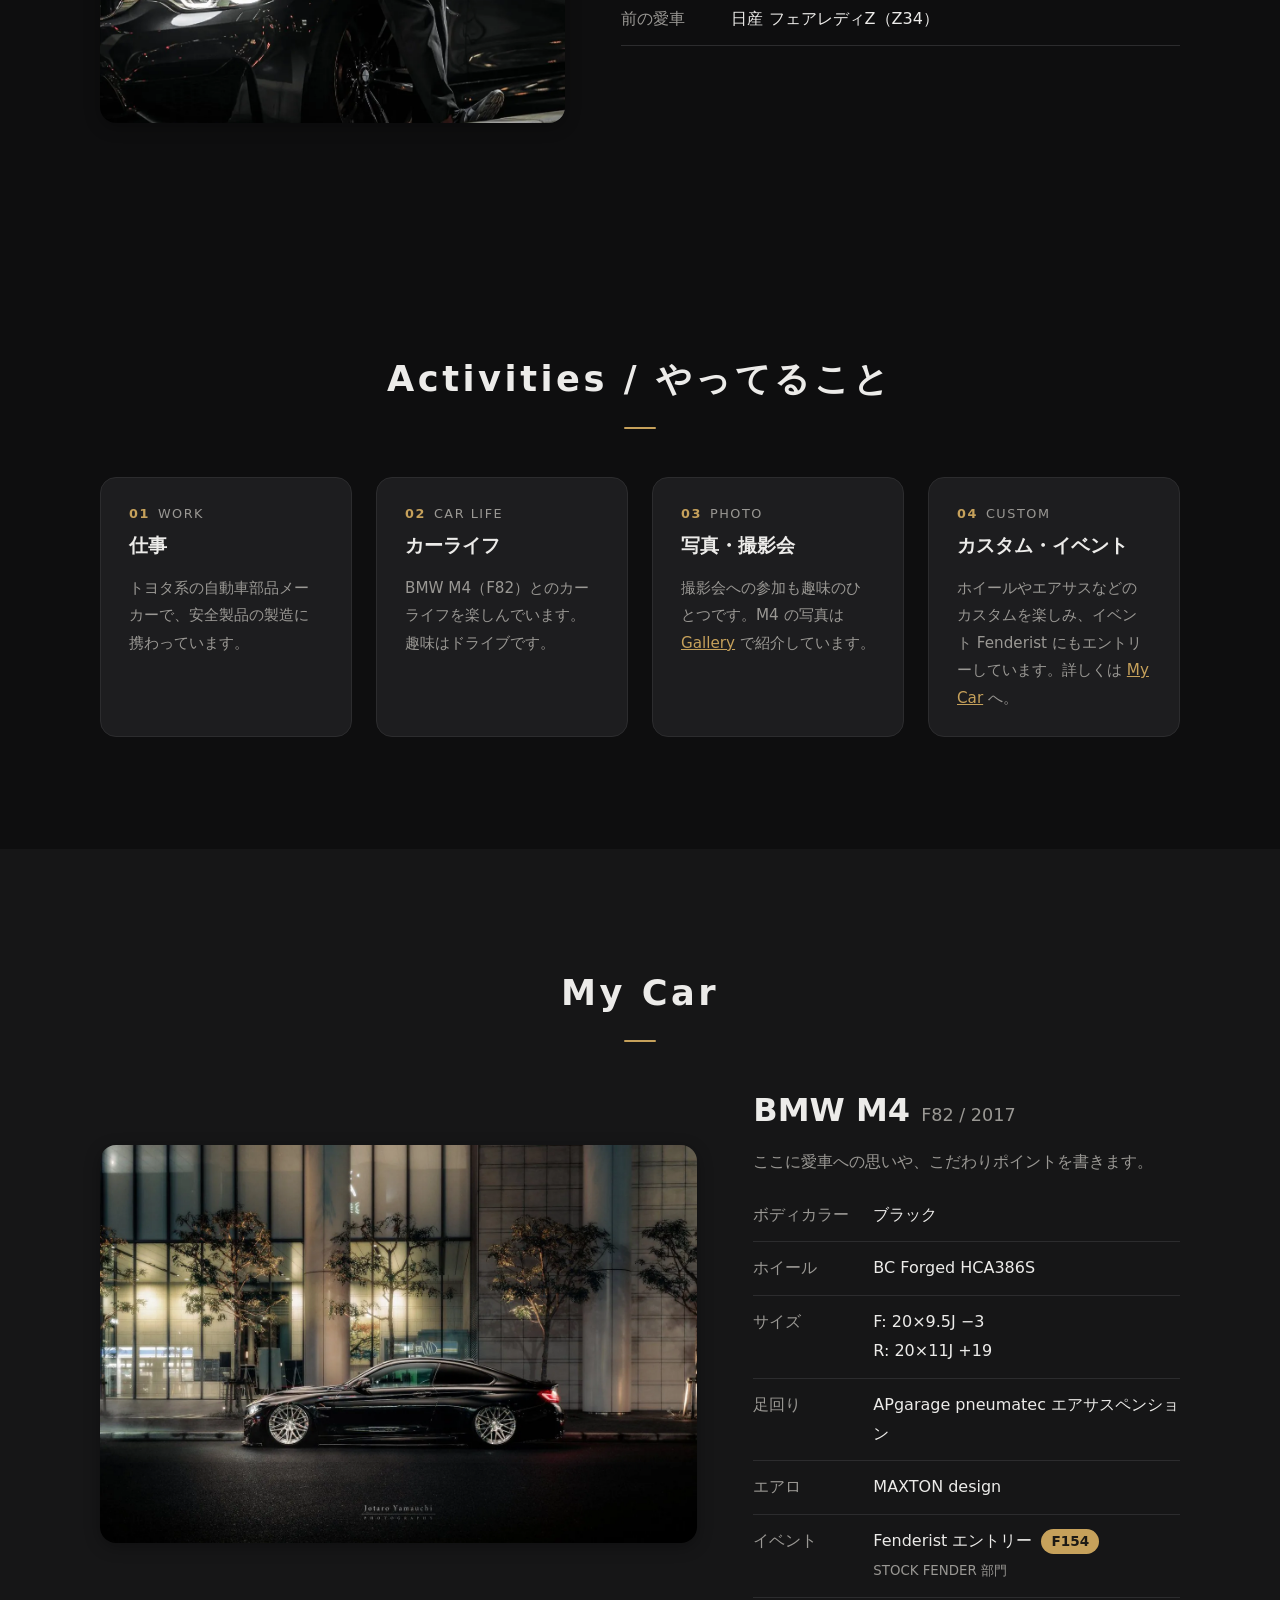
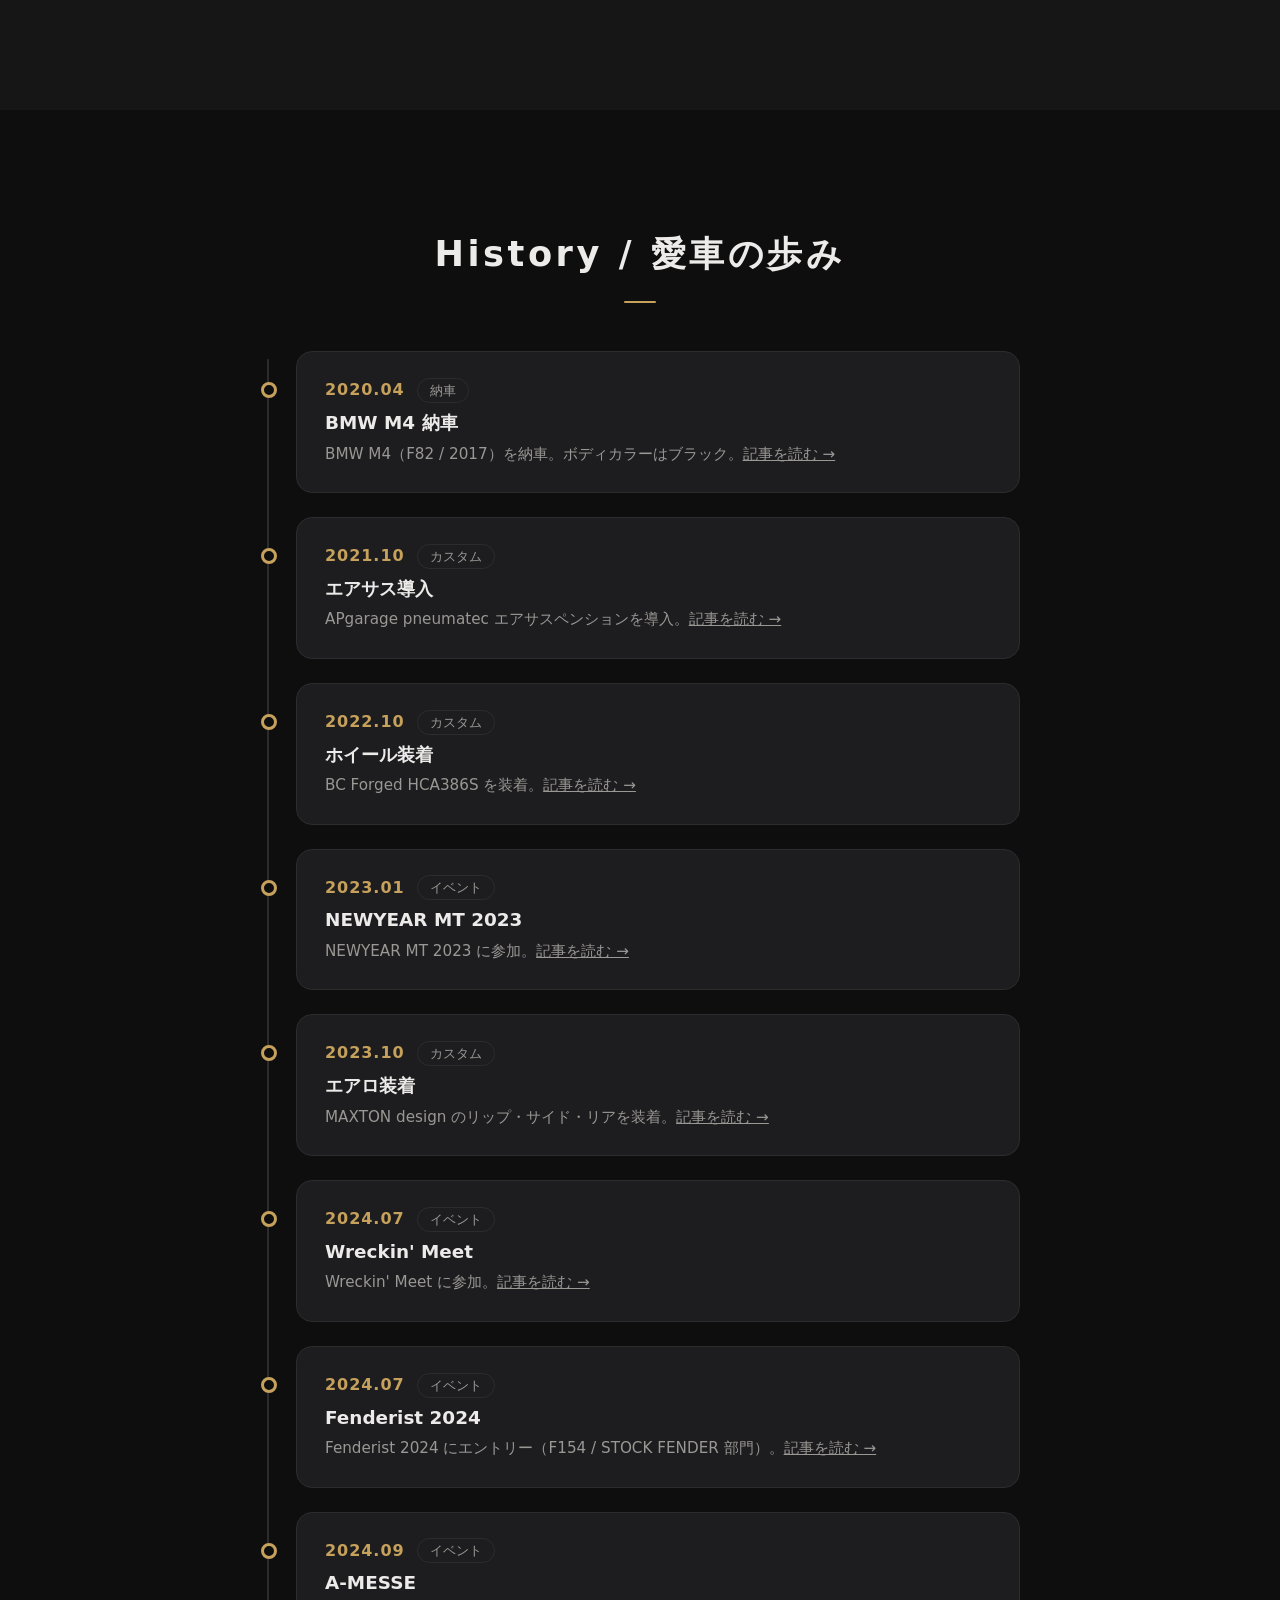
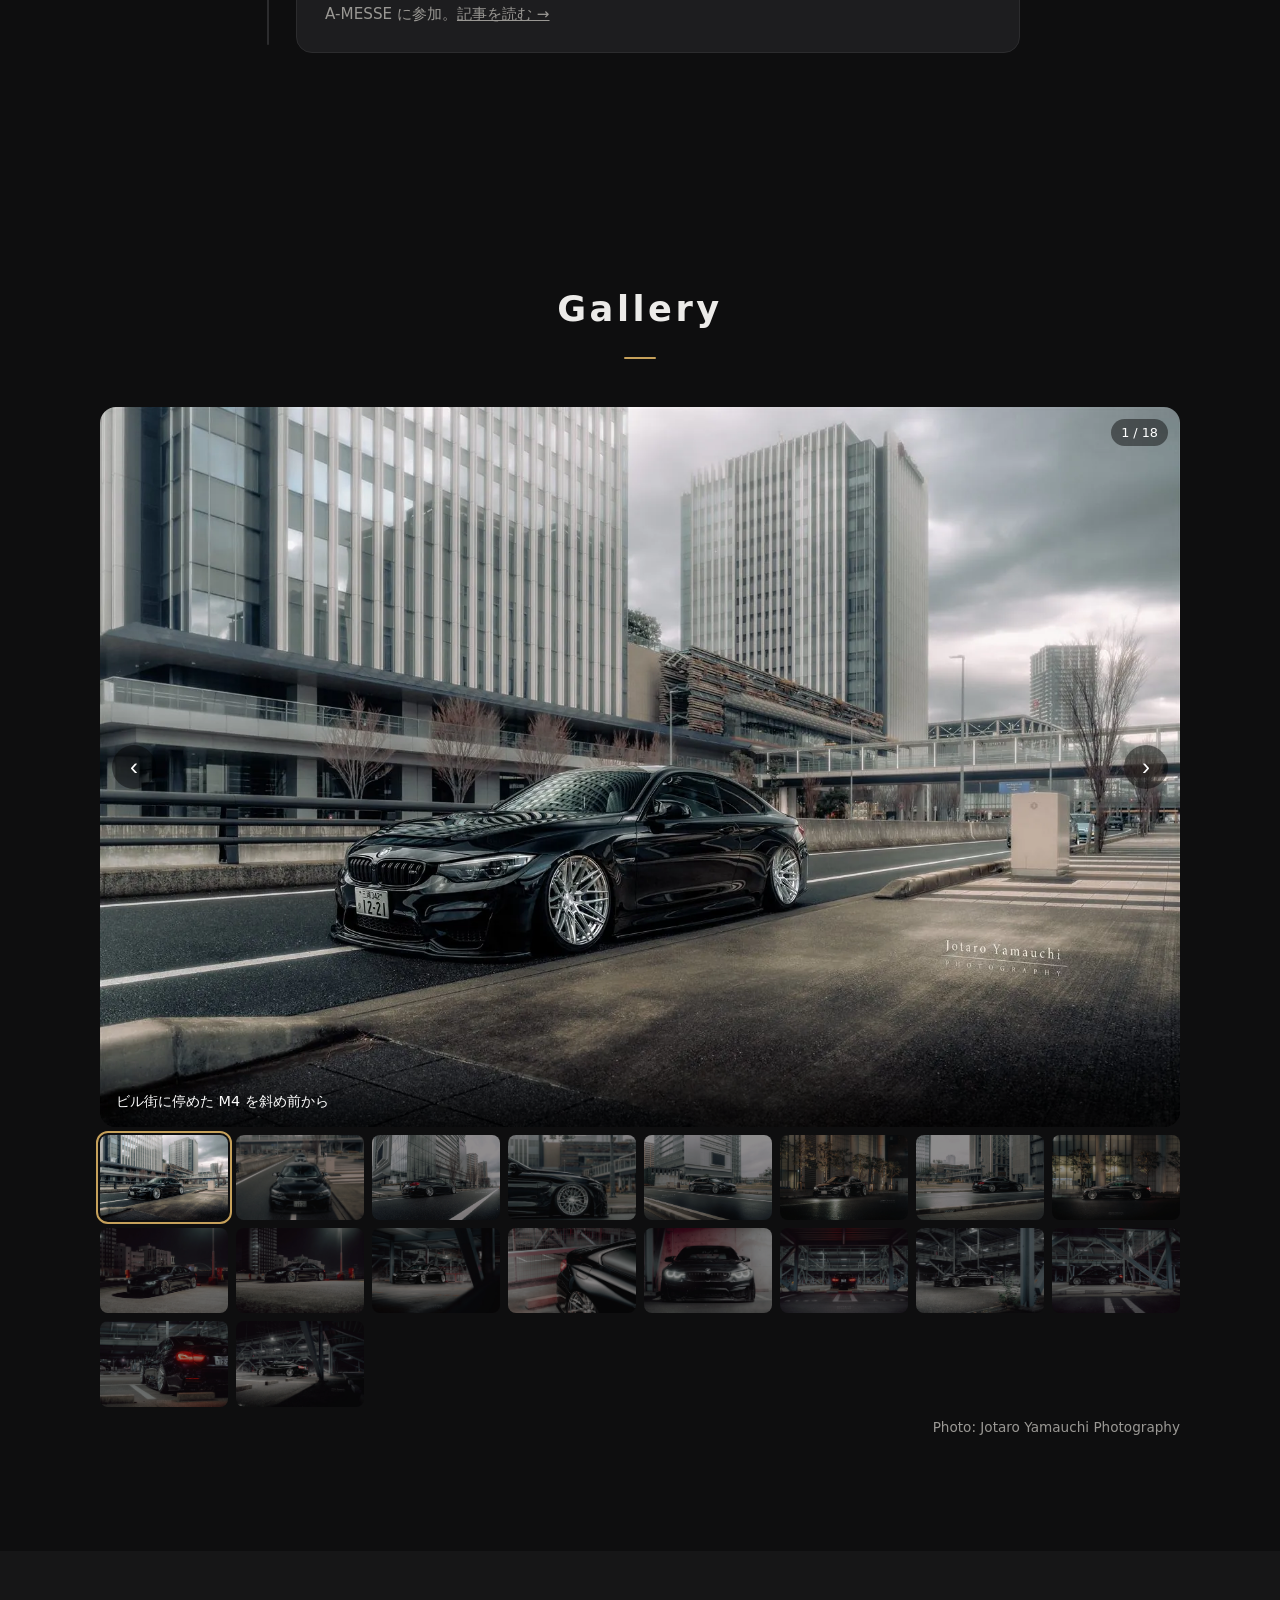
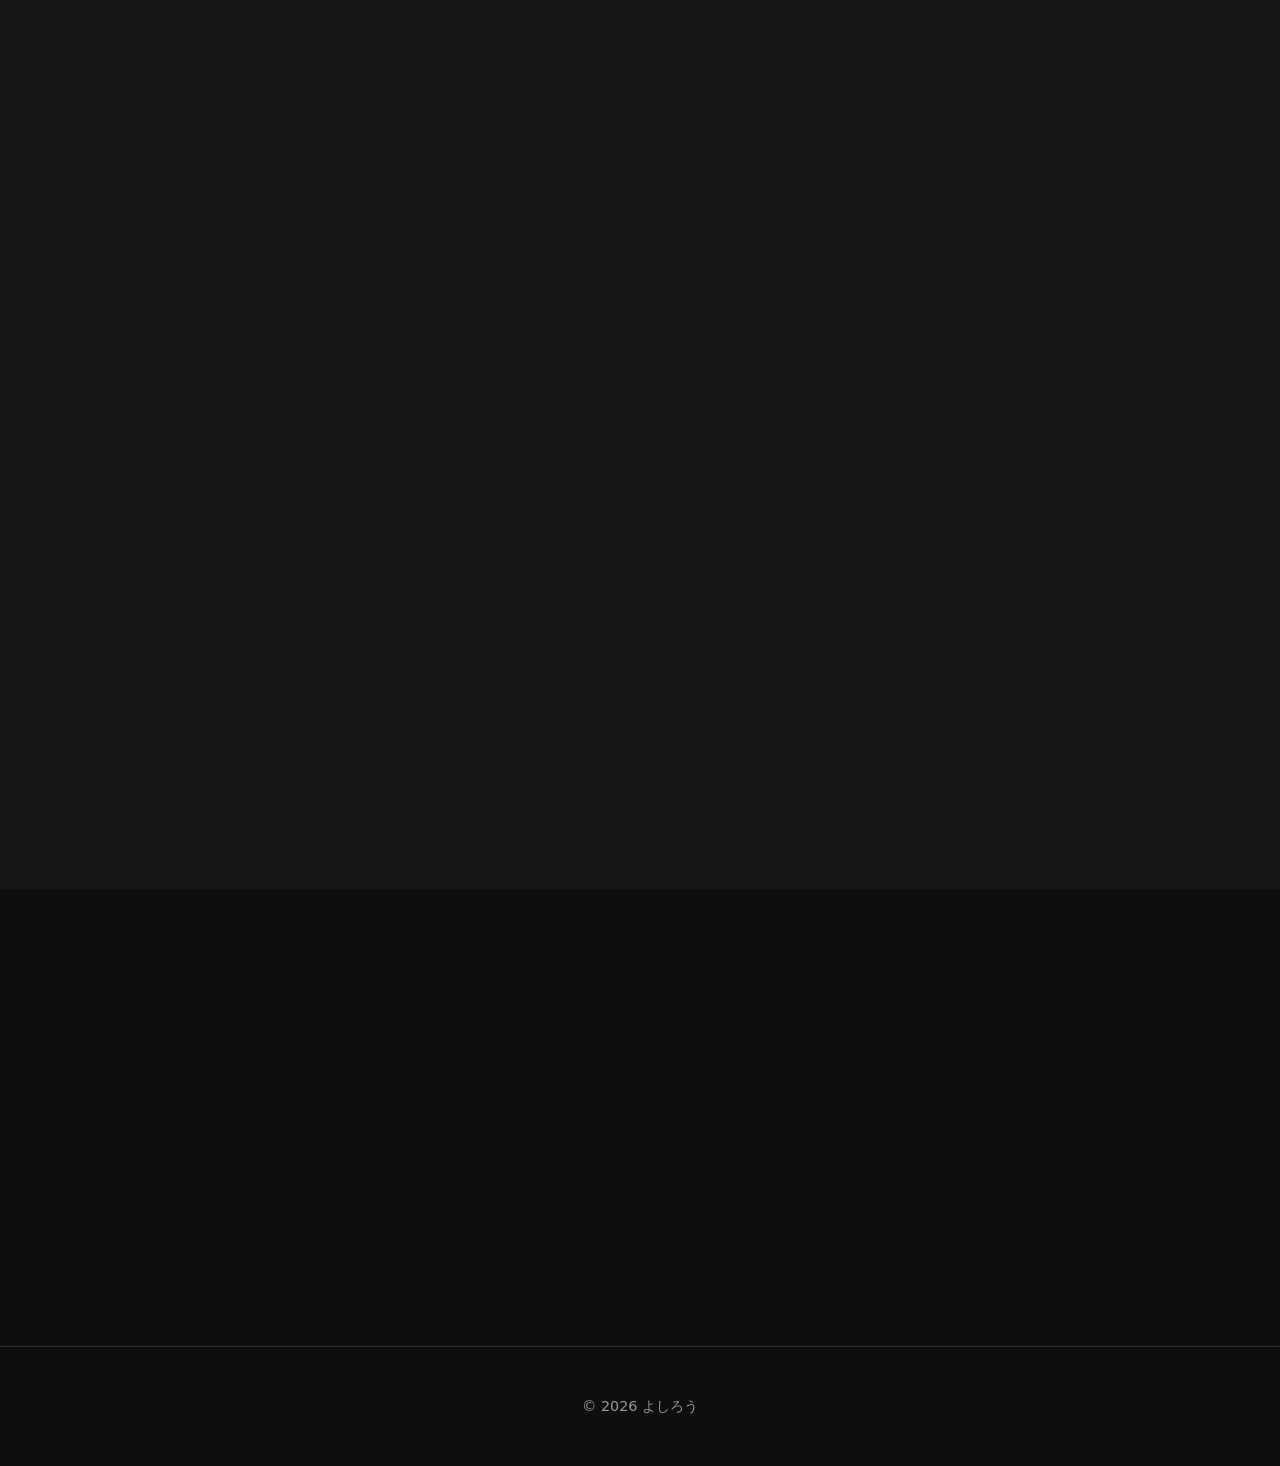
==== commit 5b6347c4: "Add 10 photos to gallery slideshow" ====
--- a/index.html
+++ b/index.html
@@ -207,11 +207,21 @@
               <img class="slideshow__img" src="images/web/night-front.webp" alt="夜の並木道に停めた M4" loading="lazy">
               <img class="slideshow__img" src="images/web/rear-side.webp" alt="広場の前の M4 を後ろから" loading="lazy">
               <img class="slideshow__img" src="images/web/night-side.webp" alt="夜の M4 の真横" loading="lazy">
+              <img class="slideshow__img" src="images/web/gallery-1.webp" alt="屋上駐車場の夜景と M4" loading="lazy">
+              <img class="slideshow__img" src="images/web/gallery-2.webp" alt="夜の屋上駐車場に停めた M4 の真横" loading="lazy">
+              <img class="slideshow__img" src="images/web/gallery-3.webp" alt="立体駐車場の柱越しに見る M4" loading="lazy">
+              <img class="slideshow__img" src="images/web/gallery-4.webp" alt="リアフェンダーとホイールのアップ" loading="lazy">
+              <img class="slideshow__img" src="images/web/gallery-5.webp" alt="赤く染まる壁の前の M4 を正面から" loading="lazy">
+              <img class="slideshow__img" src="images/web/gallery-6.webp" alt="立体駐車場に停めた M4 のリアビュー" loading="lazy">
+              <img class="slideshow__img" src="images/web/gallery-7.webp" alt="立体駐車場の M4 を斜め前から" loading="lazy">
+              <img class="slideshow__img" src="images/web/gallery-8.webp" alt="立体駐車場に停めた M4 の真横" loading="lazy">
+              <img class="slideshow__img" src="images/web/gallery-9.webp" alt="テールランプのアップ" loading="lazy">
+              <img class="slideshow__img" src="images/web/gallery-10.webp" alt="光と影の立体駐車場と M4" loading="lazy">
             </button>
             <button class="slideshow__nav slideshow__nav--prev" aria-label="前の写真">‹</button>
             <button class="slideshow__nav slideshow__nav--next" aria-label="次の写真">›</button>
             <p class="slideshow__caption">ビル街に停めた M4 を斜め前から</p>
-            <p class="slideshow__count">1 / 8</p>
+            <p class="slideshow__count">1 / 18</p>
           </div>
           <div class="slideshow__thumbs">
             <button class="slideshow__thumb is-active" aria-label="1枚目：ビル街に停めた M4 を斜め前から"><img src="images/web/front-city.webp" alt="" loading="lazy"></button>
@@ -222,6 +232,16 @@
             <button class="slideshow__thumb" aria-label="6枚目：夜の並木道に停めた M4"><img src="images/web/night-front.webp" alt="" loading="lazy"></button>
             <button class="slideshow__thumb" aria-label="7枚目：広場の前の M4 を後ろから"><img src="images/web/rear-side.webp" alt="" loading="lazy"></button>
             <button class="slideshow__thumb" aria-label="8枚目：夜の M4 の真横"><img src="images/web/night-side.webp" alt="" loading="lazy"></button>
+            <button class="slideshow__thumb" aria-label="9枚目：屋上駐車場の夜景と M4"><img src="images/web/gallery-1.webp" alt="" loading="lazy"></button>
+            <button class="slideshow__thumb" aria-label="10枚目：夜の屋上駐車場に停めた M4 の真横"><img src="images/web/gallery-2.webp" alt="" loading="lazy"></button>
+            <button class="slideshow__thumb" aria-label="11枚目：立体駐車場の柱越しに見る M4"><img src="images/web/gallery-3.webp" alt="" loading="lazy"></button>
+            <button class="slideshow__thumb" aria-label="12枚目：リアフェンダーとホイールのアップ"><img src="images/web/gallery-4.webp" alt="" loading="lazy"></button>
+            <button class="slideshow__thumb" aria-label="13枚目：赤く染まる壁の前の M4 を正面から"><img src="images/web/gallery-5.webp" alt="" loading="lazy"></button>
+            <button class="slideshow__thumb" aria-label="14枚目：立体駐車場に停めた M4 のリアビュー"><img src="images/web/gallery-6.webp" alt="" loading="lazy"></button>
+            <button class="slideshow__thumb" aria-label="15枚目：立体駐車場の M4 を斜め前から"><img src="images/web/gallery-7.webp" alt="" loading="lazy"></button>
+            <button class="slideshow__thumb" aria-label="16枚目：立体駐車場に停めた M4 の真横"><img src="images/web/gallery-8.webp" alt="" loading="lazy"></button>
+            <button class="slideshow__thumb" aria-label="17枚目：テールランプのアップ"><img src="images/web/gallery-9.webp" alt="" loading="lazy"></button>
+            <button class="slideshow__thumb" aria-label="18枚目：光と影の立体駐車場と M4"><img src="images/web/gallery-10.webp" alt="" loading="lazy"></button>
           </div>
         </div>
         <p class="credit reveal">Photo: Jotaro Yamauchi Photography</p>
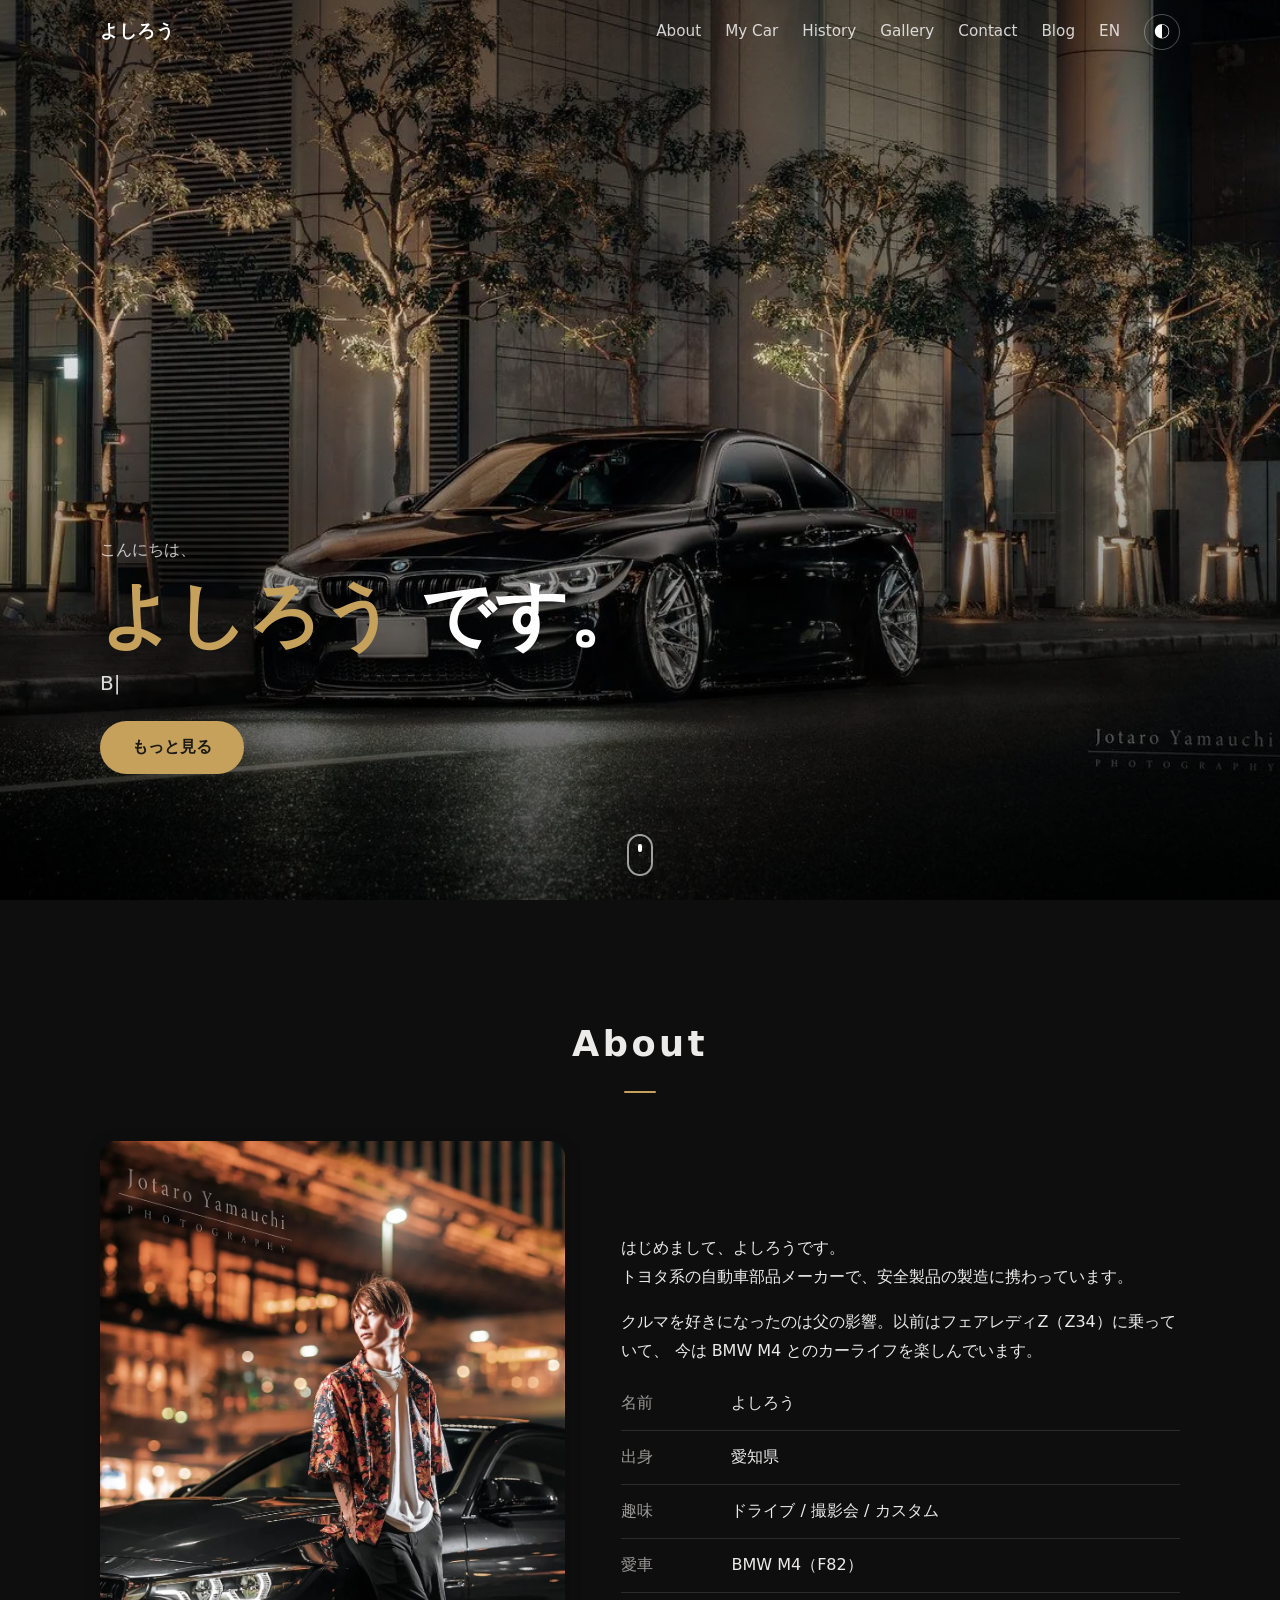
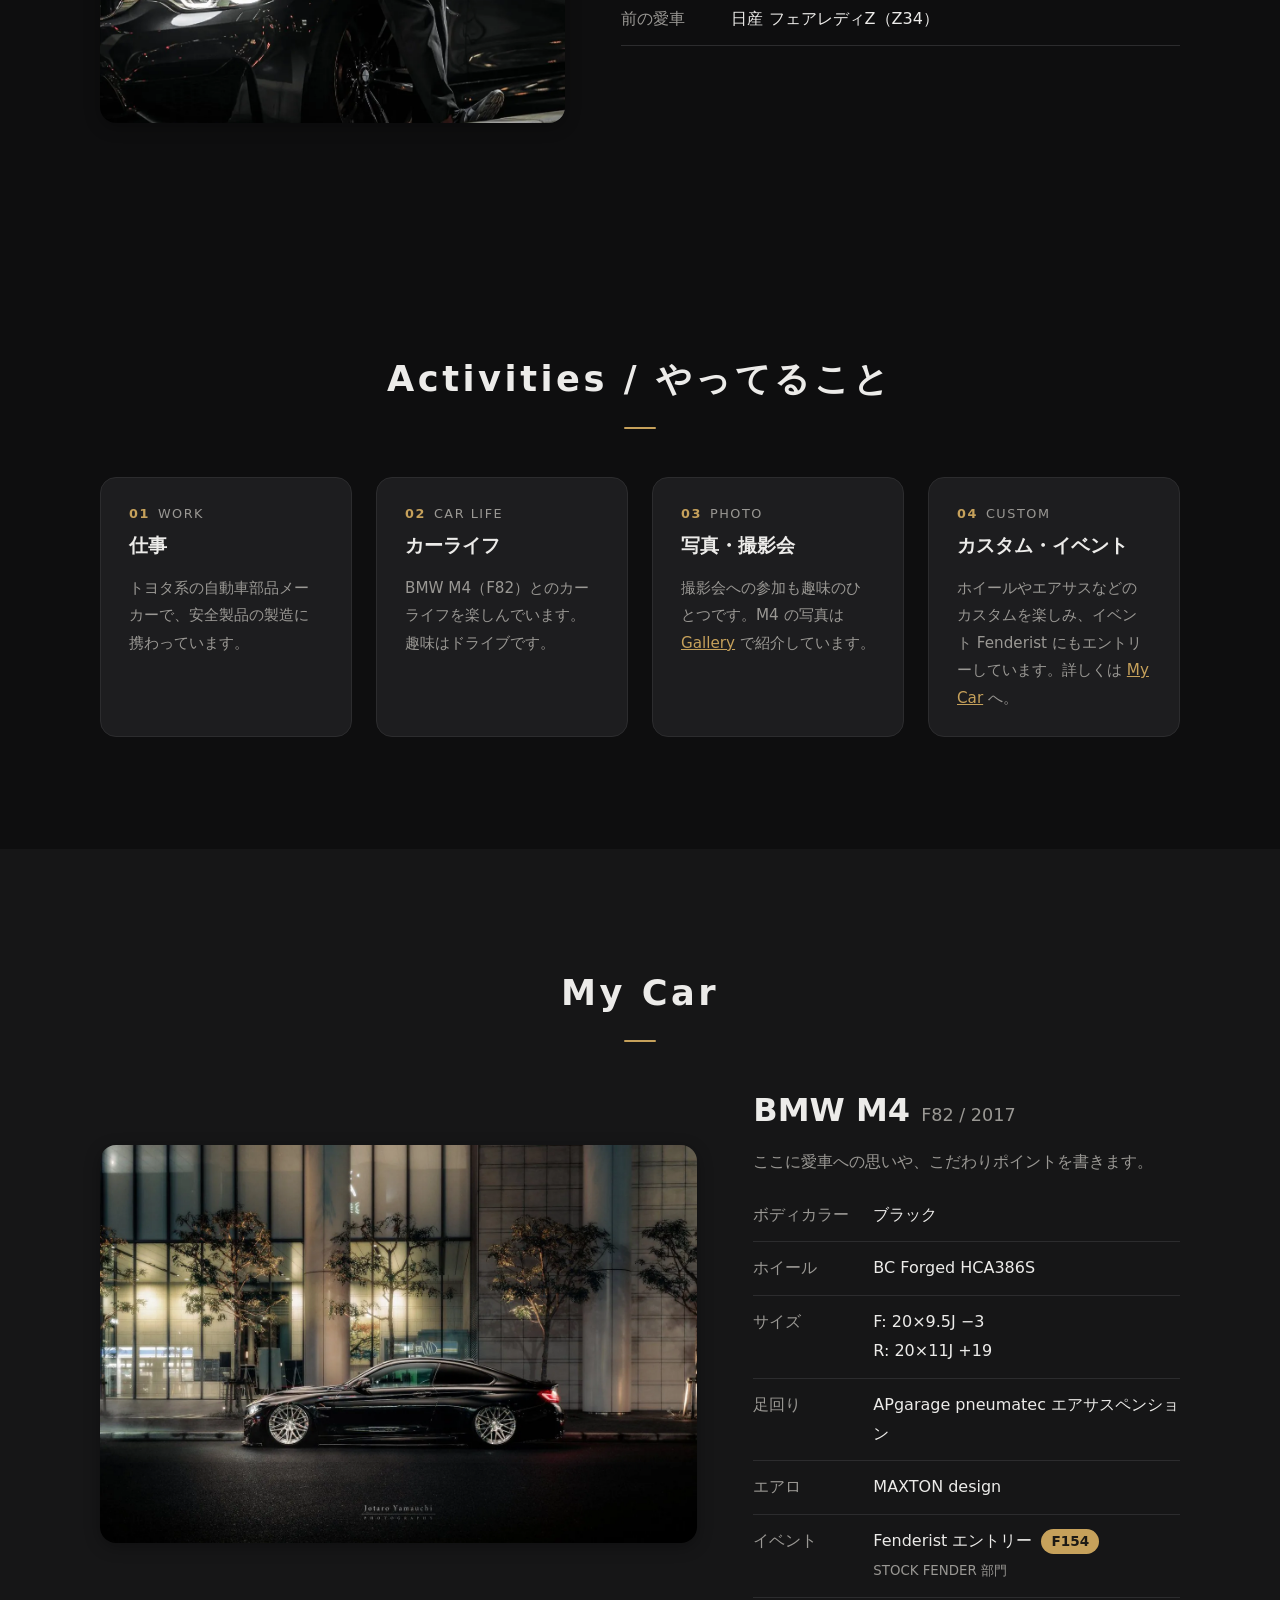
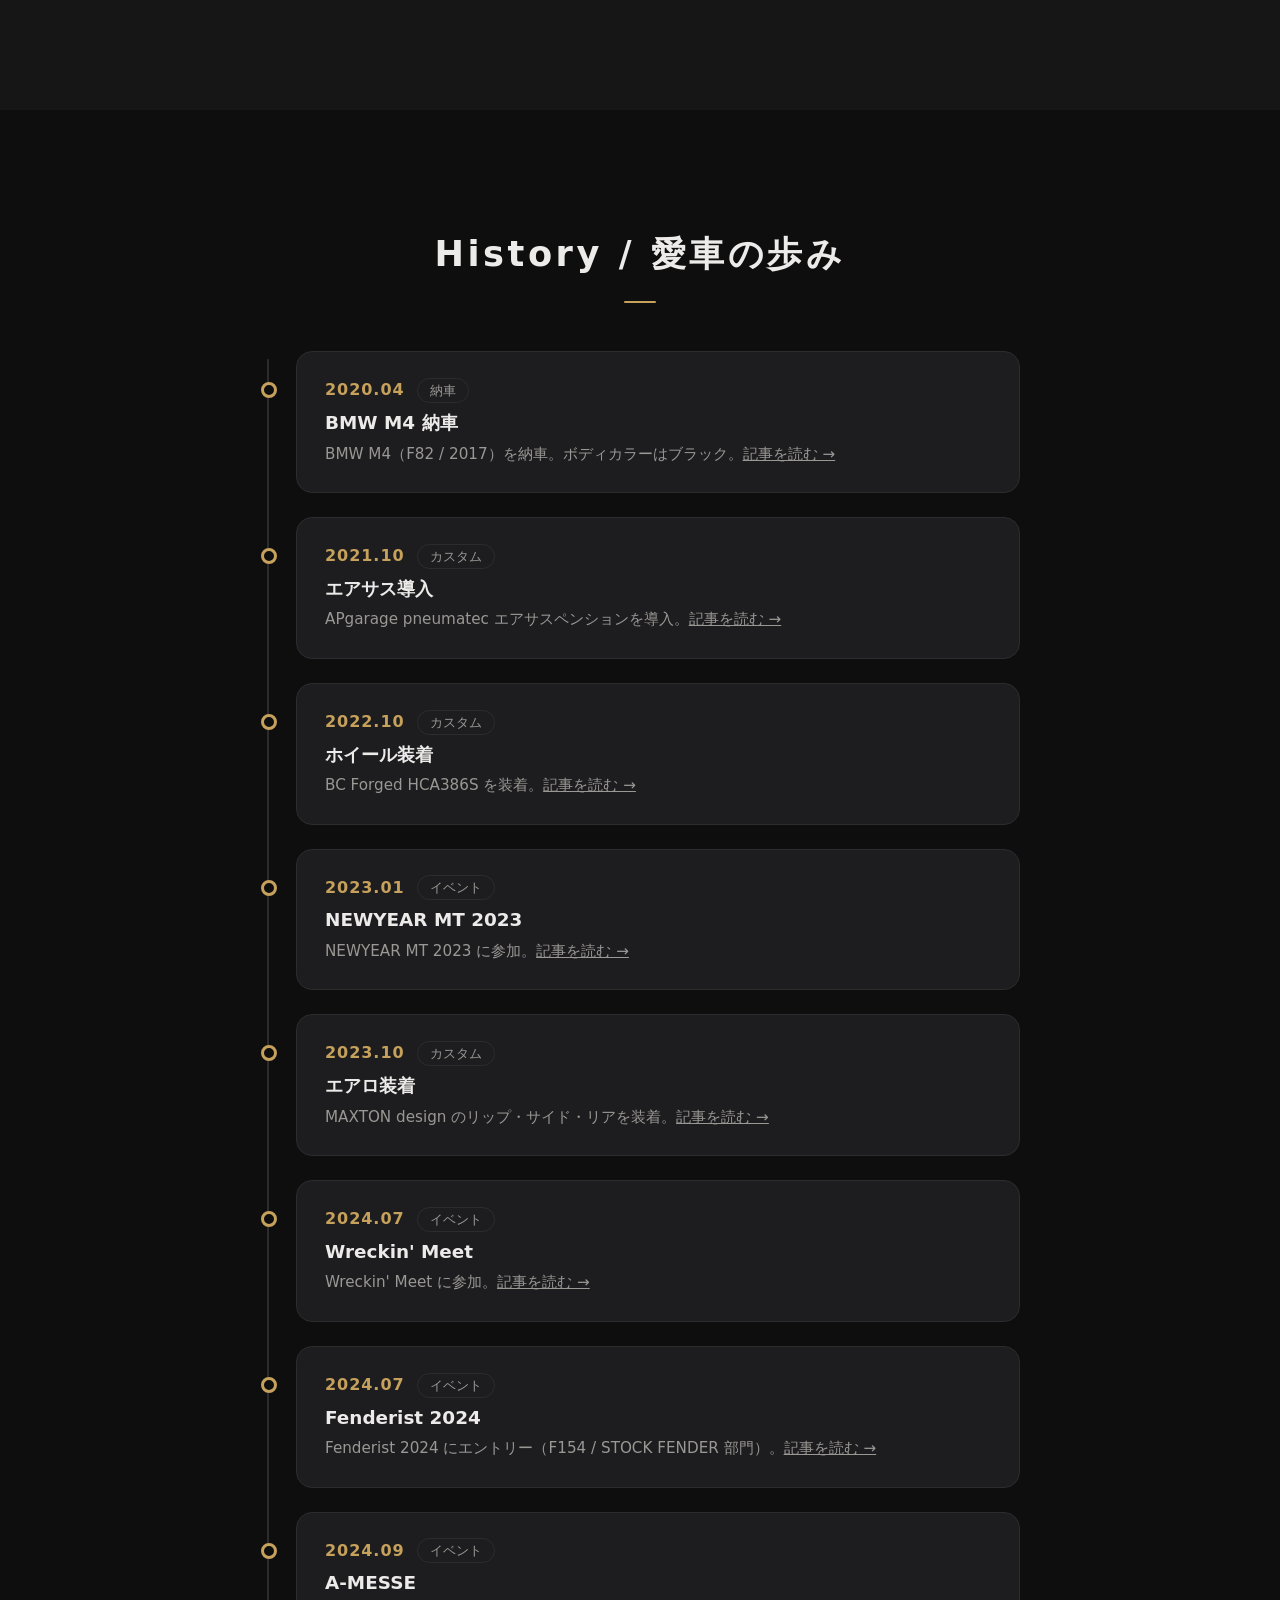
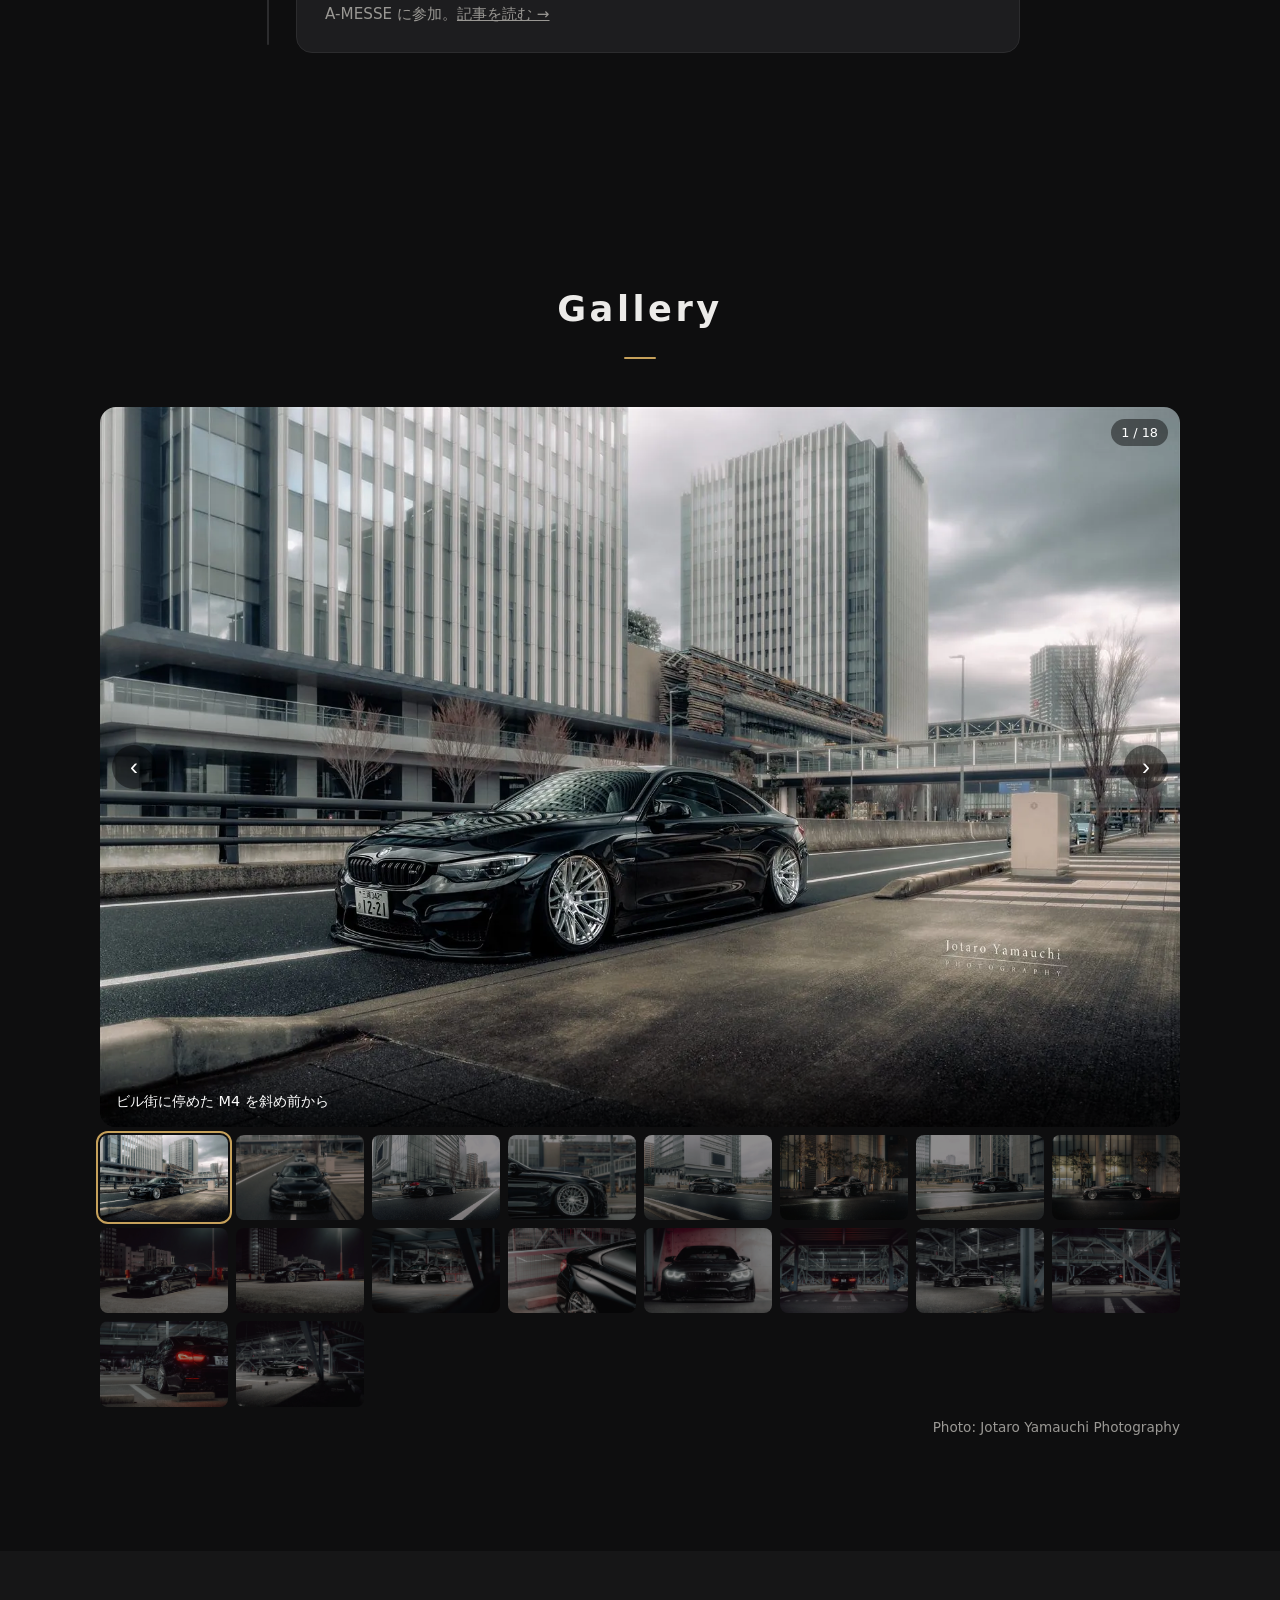
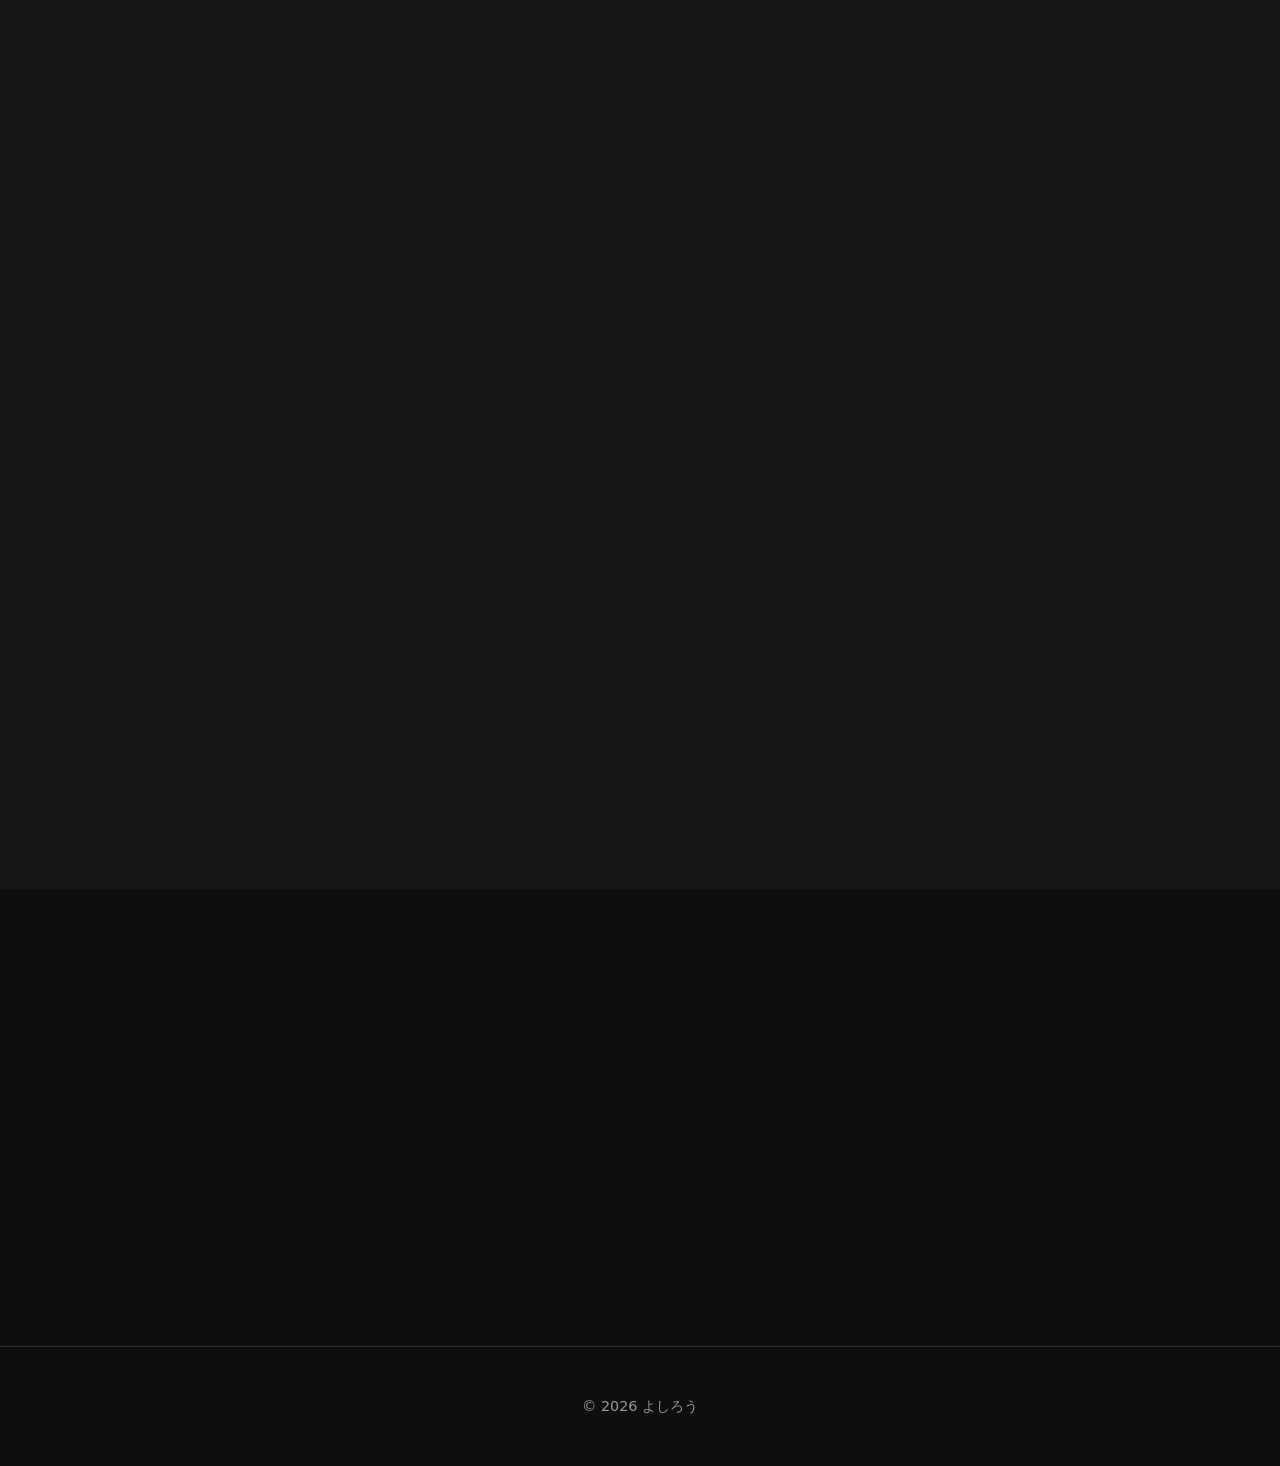
==== commit bc49d202: "Use local MP4 for hero video background" ====
--- a/index.html
+++ b/index.html
@@ -47,7 +47,7 @@
     <section class="hero">
       <img class="hero__bg" src="images/web/night-front.webp" alt="" fetchpriority="high">
       <div class="hero__video" aria-hidden="true">
-        <iframe src="https://www.youtube-nocookie.com/embed/ufaxEfgtLSU?autoplay=1&mute=1&loop=1&playlist=ufaxEfgtLSU&controls=0&rel=0&playsinline=1&modestbranding=1&disablekb=1" title="" tabindex="-1" allow="autoplay; encrypted-media" referrerpolicy="strict-origin-when-cross-origin"></iframe>
+        <video autoplay muted loop playsinline preload="auto" poster="images/web/night-front.webp"><source src="videos/hero.mp4" type="video/mp4"></video>
       </div>
       <div class="hero__shade"></div>
       <div class="container hero__inner">
--- a/style.css
+++ b/style.css
@@ -81,10 +81,10 @@
 .hero__video {
   position: absolute; inset: 0; overflow: hidden; pointer-events: none;
 }
-.hero__video iframe {
+.hero__video iframe, .hero__video video {
   position: absolute; top: 50%; left: 50%; transform: translate(-50%, -50%);
   width: 100vw; height: 56.25vw; min-width: 177.78vh; min-height: 100%;
-  border: 0; pointer-events: none;
+  border: 0; pointer-events: none; object-fit: cover;
 }
 .hero__shade {
   position: absolute; inset: 0;
